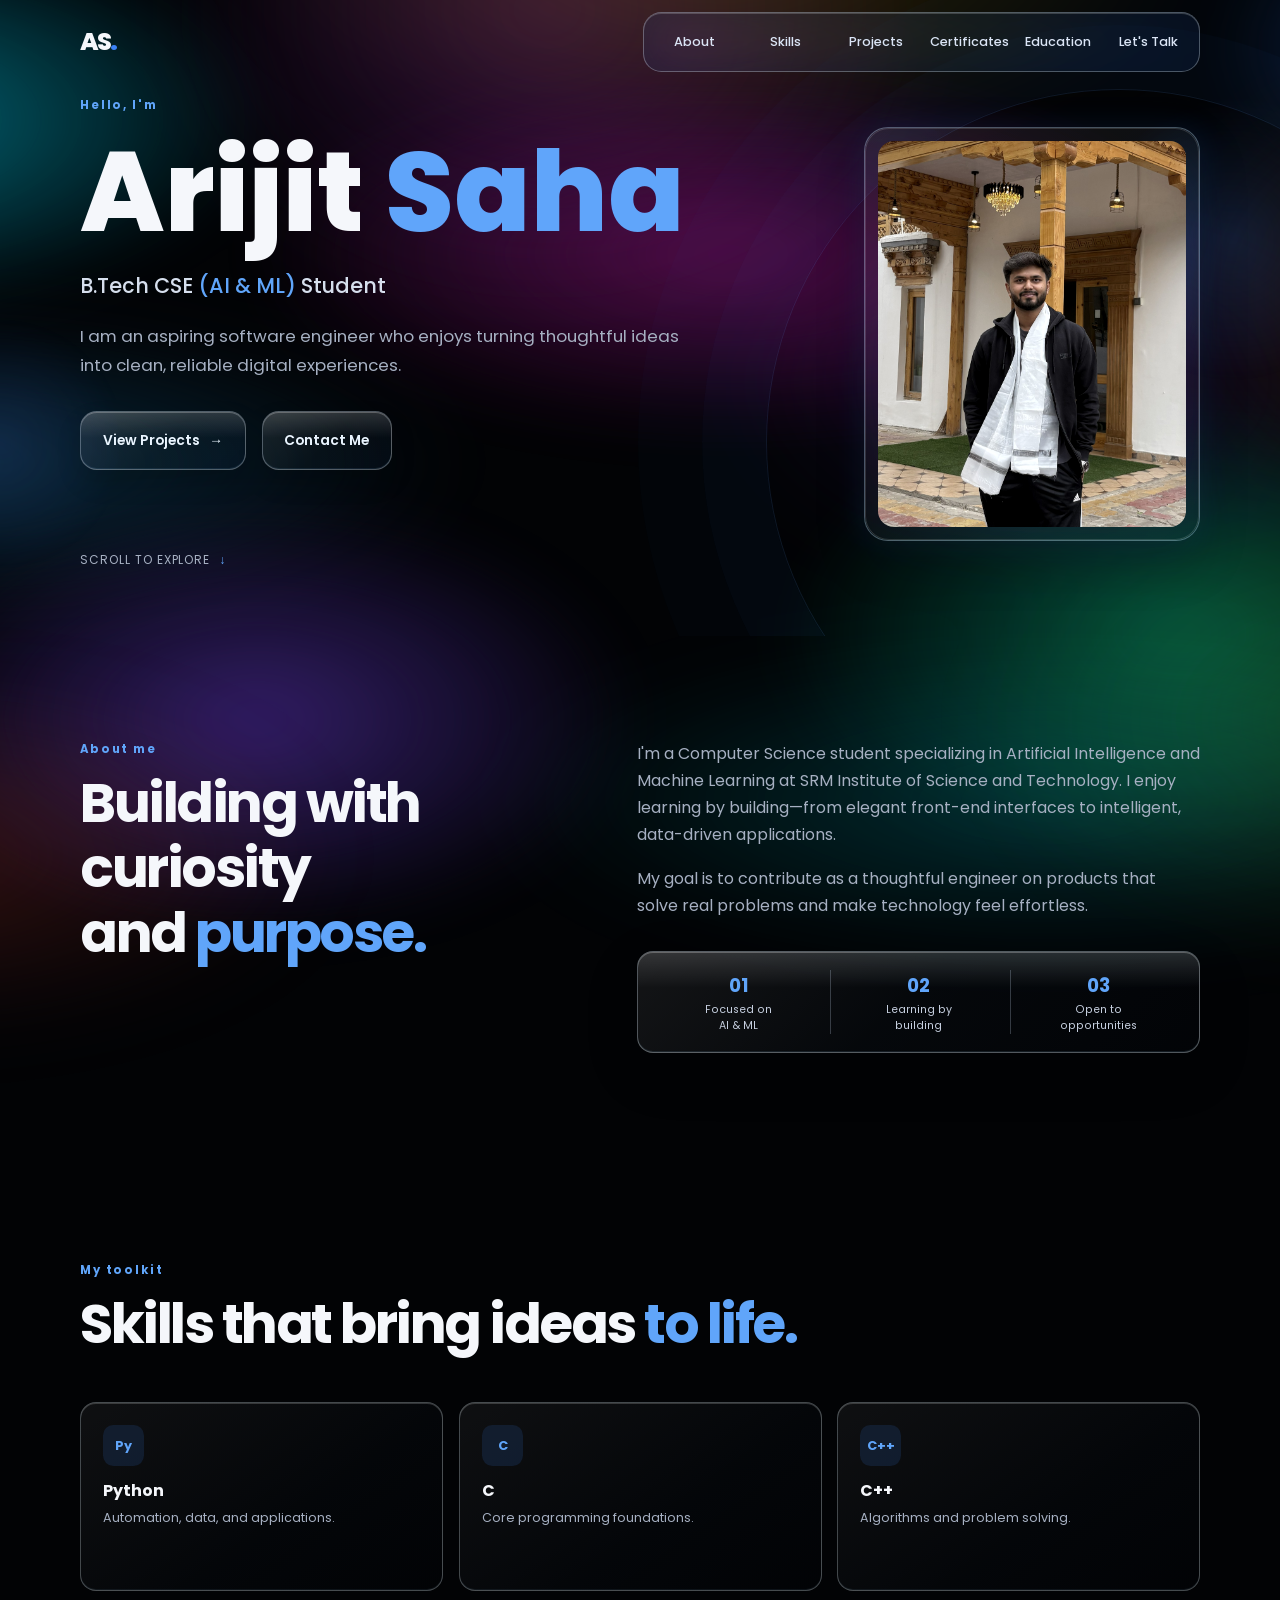
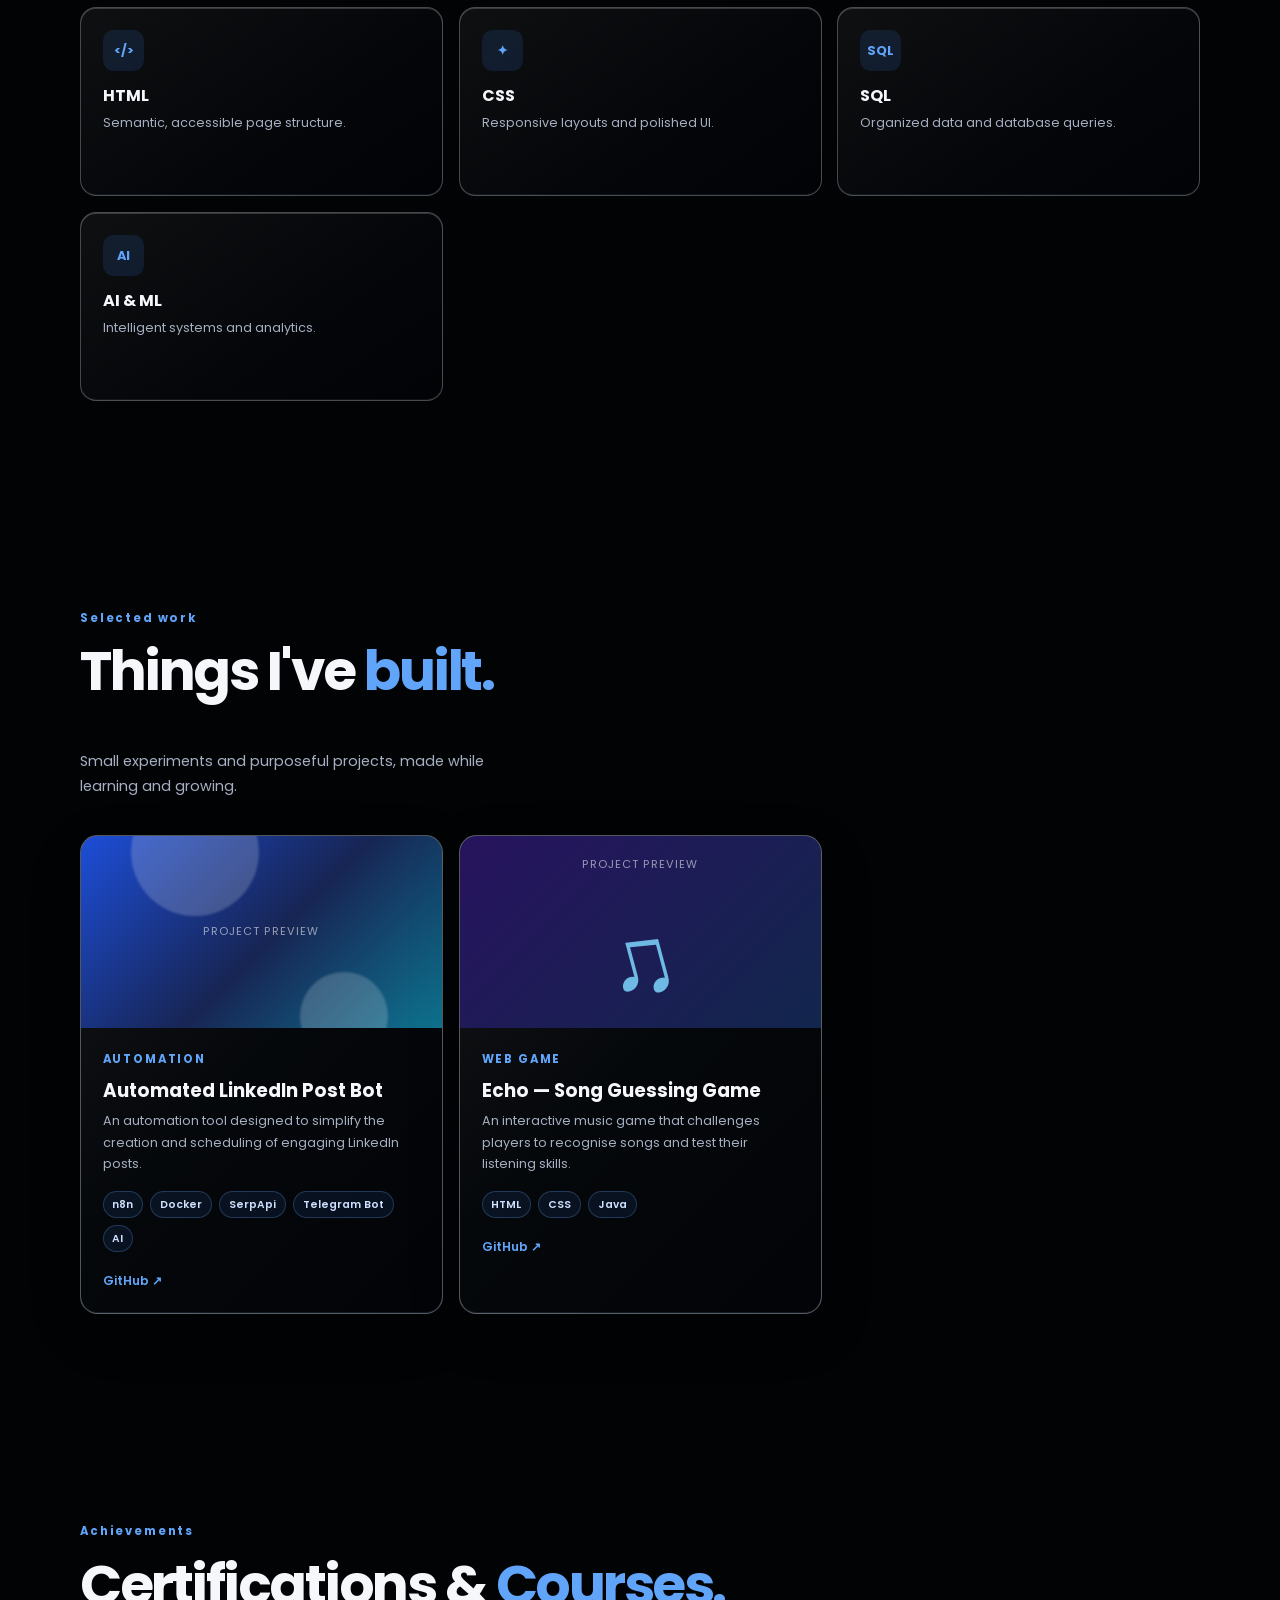
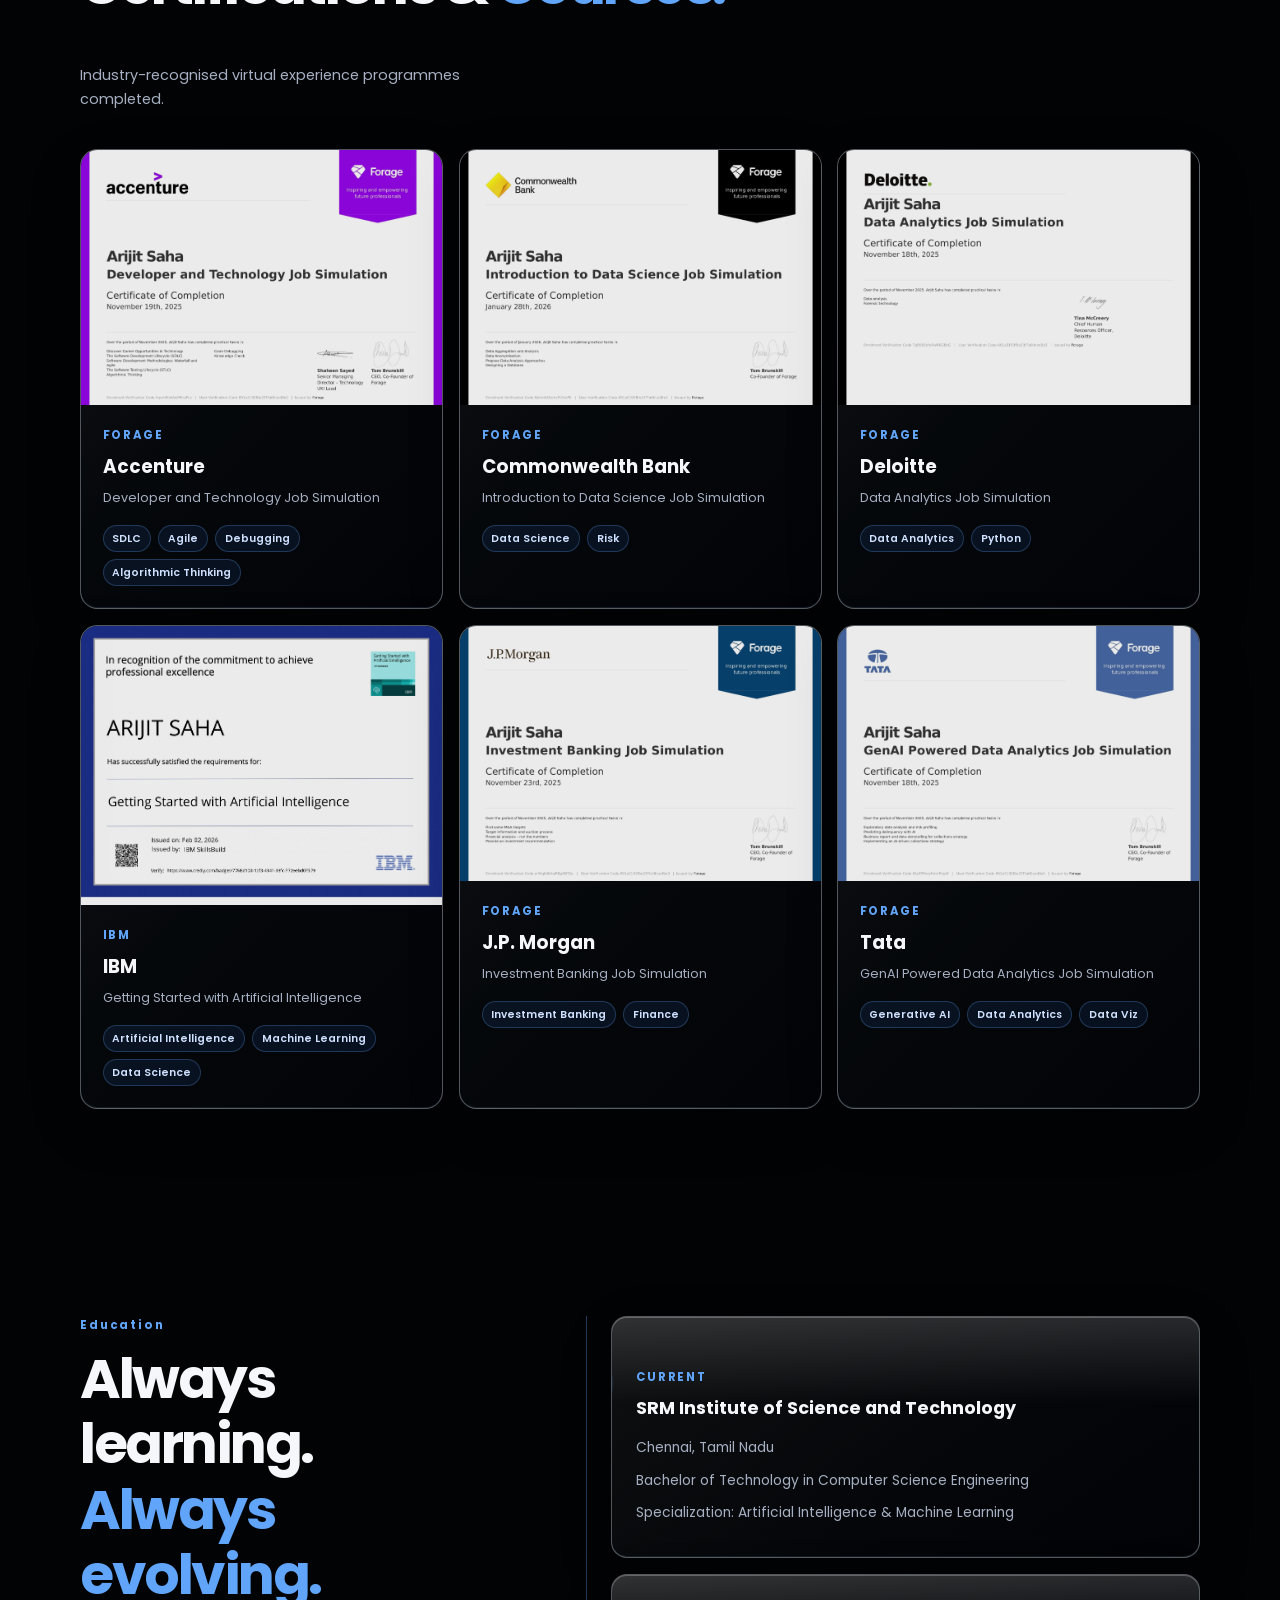
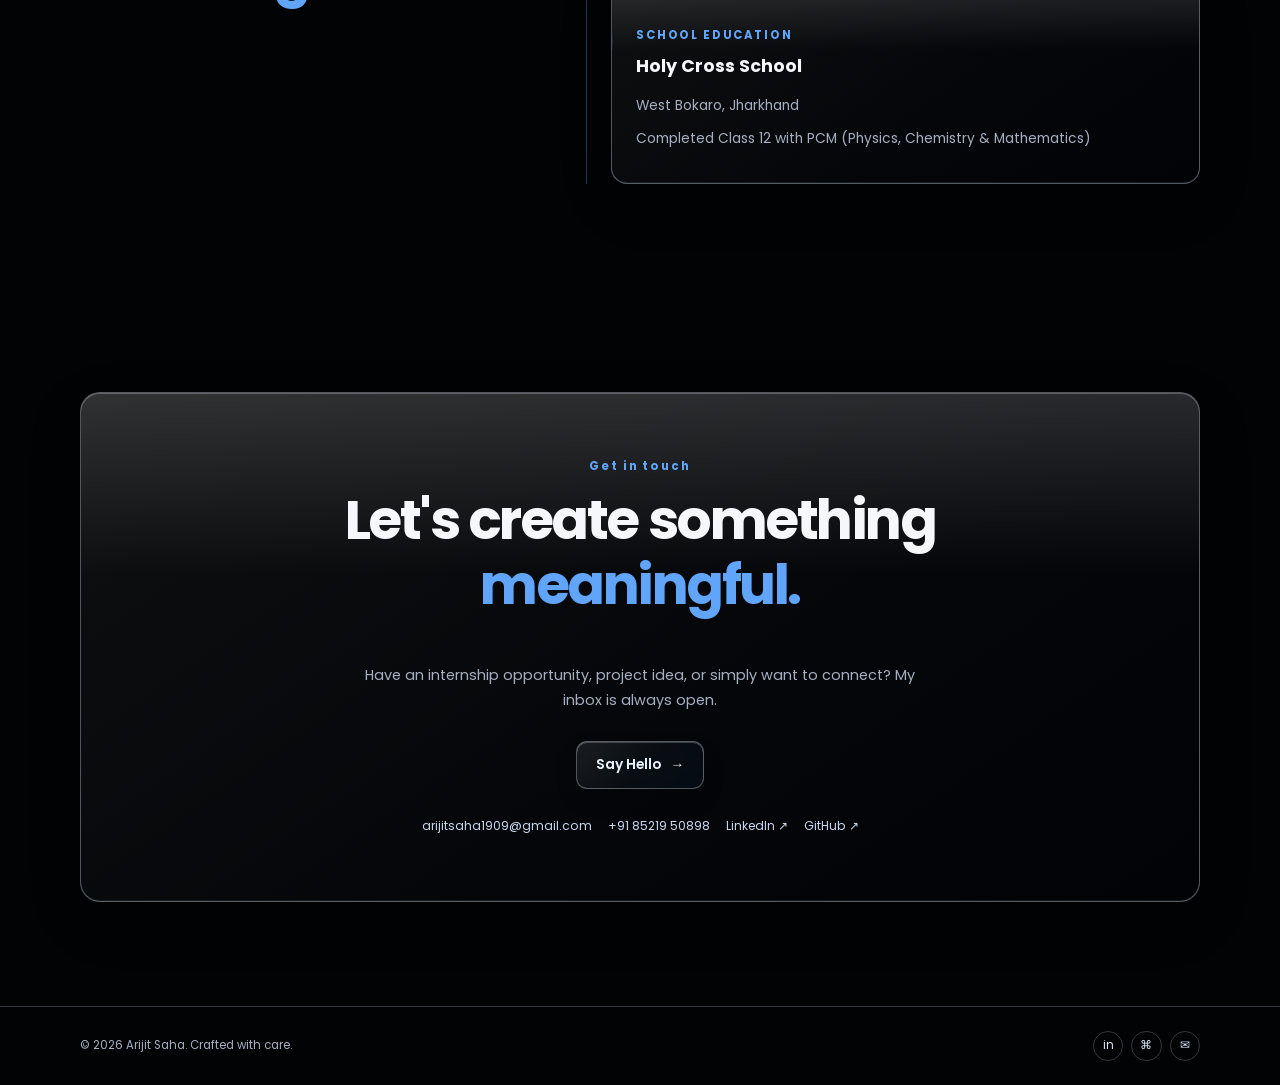
==== index.html @ a7f2662a "Add files via upload" ====
<!DOCTYPE html>
<html lang="en">

<head>
  <meta charset="UTF-8">
  <meta name="viewport" content="width=device-width, initial-scale=1.0">
  <meta name="description" content="Arijit Saha — B.Tech CSE (AI & ML) student portfolio.">
  <title>Arijit Saha | Portfolio</title>
  <link rel="preconnect" href="https://fonts.googleapis.com">
  <link rel="preconnect" href="https://fonts.gstatic.com" crossorigin>
  <link href="https://fonts.googleapis.com/css2?family=Poppins:wght@400;500;600;700;800&display=swap" rel="stylesheet">
  <link rel="stylesheet" href="style.css">
</head>

<body>
  <header class="site-header">
    <nav class="navbar container" aria-label="Main navigation">
      <a class="brand" href="#home" aria-label="Arijit Saha home">AS<span>.</span></a>
      <input class="nav-toggle" type="checkbox" id="nav-toggle">
      <label class="nav-toggle-label" for="nav-toggle"><span></span><span></span><span></span><span
          class="sr-only">Toggle navigation</span></label>
      <ul class="nav-links">
        <li><a href="#about">About</a></li>
        <li><a href="#skills">Skills</a></li>
        <li><a href="#projects">Projects</a></li>
        <li><a href="#certifications">Certificates</a></li>
        <li><a href="#education">Education</a></li>
        <li><a href="#contact" class="nav-contact">Let's Talk</a></li>
      </ul>
    </nav>
  </header>

  <main>
    <section class="hero" id="home">
      <div class="hero-glow glow-one"></div>
      <div class="hero-glow glow-two"></div>
      <div class="container hero-content">
        <div class="hero-copy">
          <p class="eyebrow">Hello, I'm</p>
          <h1>Arijit <span>Saha</span></h1>
          <p class="hero-subtitle">B.Tech CSE <span>(AI &amp; ML)</span> Student</p>
          <p class="hero-intro">I am an aspiring software engineer who enjoys turning thoughtful ideas into clean,
            reliable digital experiences.</p>
          <div class="hero-actions">
            <a class="button button-primary" href="#projects">View Projects <span aria-hidden="true">→</span></a>
            <a class="button button-secondary" href="#contact">Contact Me</a>
          </div>
          <a class="scroll-cue" href="#about">Scroll to explore <span aria-hidden="true">↓</span></a>
        </div>
        <div class="hero-portrait">
          <img src="arijit-saha.jpg" alt="Arijit Saha">
        </div>
      </div>
    </section>

    <section class="section" id="about">
      <div class="container split-layout">
        <div>
          <p class="eyebrow">About me</p>
          <h2>Building with curiosity <br>and <span>purpose.</span></h2>
        </div>
        <div class="about-copy">
          <p>I'm a Computer Science student specializing in Artificial Intelligence and Machine Learning at SRM
            Institute of Science and Technology. I enjoy learning by building—from elegant front-end interfaces to
            intelligent, data-driven applications.</p>
          <p>My goal is to contribute as a thoughtful engineer on products that solve real problems and make technology
            feel effortless.</p>
          <div class="quick-facts glass-card">
            <div><strong>01</strong><span>Focused on<br>AI &amp; ML</span></div>
            <div><strong>02</strong><span>Learning by<br>building</span></div>
            <div><strong>03</strong><span>Open to<br>opportunities</span></div>
          </div>
        </div>
      </div>
    </section>

    <section class="section section-muted" id="skills">
      <div class="container">
        <div class="section-heading">
          <p class="eyebrow">My toolkit</p>
          <h2>Skills that bring ideas <span>to life.</span></h2>
        </div>
        <div class="skills-grid">
          <article class="skill-card"><span class="skill-icon">Py</span>
            <h3>Python</h3>
            <p>Automation, data, and applications.</p>
          </article>
          <article class="skill-card"><span class="skill-icon">C</span>
            <h3>C</h3>
            <p>Core programming foundations.</p>
          </article>
          <article class="skill-card"><span class="skill-icon">C++</span>
            <h3>C++</h3>
            <p>Algorithms and problem solving.</p>
          </article>
          <article class="skill-card"><span class="skill-icon">&lt;/&gt;</span>
            <h3>HTML</h3>
            <p>Semantic, accessible page structure.</p>
          </article>
          <article class="skill-card"><span class="skill-icon">✦</span>
            <h3>CSS</h3>
            <p>Responsive layouts and polished UI.</p>
          </article>
          <article class="skill-card"><span class="skill-icon">SQL</span>
            <h3>SQL</h3>
            <p>Organized data and database queries.</p>
          </article>
          <article class="skill-card"><span class="skill-icon">AI</span>
            <h3>AI &amp; ML</h3>
            <p>Intelligent systems and analytics.</p>
          </article>
        </div>
      </div>
    </section>

    <section class="section" id="projects">
      <div class="container">
        <div class="section-heading project-heading">
          <div>
            <p class="eyebrow">Selected work</p>
            <h2>Things I've <span>built.</span></h2>
          </div>
          <p>Small experiments and purposeful projects, made while learning and growing.</p>
        </div>
        <div class="projects-grid">
          <article class="project-card glass-card">
            <div class="project-image project-image-one"><span>Project preview</span><span
                class="orb orb-a"></span><span class="orb orb-b"></span></div>
            <div class="project-body">
              <p class="project-type">AUTOMATION</p>
              <h3>Automated LinkedIn Post Bot</h3>
              <p>An automation tool designed to simplify the creation and scheduling of engaging LinkedIn posts.</p>
              <ul class="project-stack" aria-label="Technologies used">
                <li>n8n</li>
                <li>Docker</li>
                <li>SerpApi</li>
                <li>Telegram Bot</li>
                <li>AI</li>
              </ul>
              <div class="project-links"><a href="https://github.com/arijittsaha13" target="_blank"
                  rel="noopener noreferrer" aria-label="Automated LinkedIn Post Bot GitHub">GitHub ↗</a></div>
            </div>
          </article>
          <article class="project-card glass-card">
            <div class="project-image project-image-two"><span>Project preview</span><span class="chart-line">♫</span>
            </div>
            <div class="project-body">
              <p class="project-type">WEB GAME</p>
              <h3>Echo — Song Guessing Game</h3>
              <p>An interactive music game that challenges players to recognise songs and test their listening skills.
              </p>
              <ul class="project-stack" aria-label="Technologies used">
                <li>HTML</li>
                <li>CSS</li>
                <li>Java</li>
              </ul>
              <div class="project-links"><a href="https://github.com/arijittsaha13/Song-Guessing-Game---ECHO"
                  target="_blank" rel="noopener noreferrer" aria-label="Echo Song Guessing Game GitHub">GitHub ↗</a>
              </div>
            </div>
          </article>
        </div>
      </div>
    </section>

    <section class="section section-muted" id="certifications">
      <div class="container">
        <div class="section-heading project-heading">
          <div>
            <p class="eyebrow">Achievements</p>
            <h2>Certifications &amp; <span>Courses.</span></h2>
          </div>
          <p>Industry-recognised virtual experience programmes completed.</p>
        </div>
        <div class="projects-grid cert-grid">

          <article class="project-card glass-card cert-card" role="button" tabindex="0"
            aria-label="View Accenture certificate"
            onclick="openCert('accenture.jpg','Accenture','Developer and Technology Job Simulation')">
            <div class="project-image cert-thumb">
              <img src="accenture.jpg" alt="Accenture Developer and Technology Job Simulation certificate"
                loading="lazy">
              <span class="cert-zoom-hint">Click to view ↗</span>
            </div>
            <div class="project-body">
              <p class="project-type">FORAGE</p>
              <h3>Accenture</h3>
              <p>Developer and Technology Job Simulation</p>
              <ul class="project-stack" aria-label="Topics">
                <li>SDLC</li>
                <li>Agile</li>
                <li>Debugging</li>
                <li>Algorithmic Thinking</li>
              </ul>
            </div>
          </article>

          <article class="project-card glass-card cert-card" role="button" tabindex="0"
            aria-label="View Commonwealth Bank certificate"
            onclick="openCert('commonwealthbank.jpg','Commonwealth Bank','Introduction to Cybersecurity Job Simulation')">
            <div class="project-image cert-thumb">
              <img src="commonwealthbank.jpg" alt="Commonwealth Bank Data Science Job Simulation certificate"
                loading="lazy">
              <span class="cert-zoom-hint">Click to view ↗</span>
            </div>
            <div class="project-body">
              <p class="project-type">FORAGE</p>
              <h3>Commonwealth Bank</h3>
              <p>Introduction to Data Science Job Simulation</p>
              <ul class="project-stack" aria-label="Topics">
                <li>Data Science</li>
                <li>Risk</li>
              </ul>
            </div>
          </article>

          <article class="project-card glass-card cert-card" role="button" tabindex="0"
            aria-label="View Deloitte certificate"
            onclick="openCert('deloitte.jpg','Deloitte','Technology Job Simulation')">
            <div class="project-image cert-thumb">
              <img src="deloitte.jpg" alt="Deloitte Technology Job Simulation certificate" loading="lazy">
              <span class="cert-zoom-hint">Click to view ↗</span>
            </div>
            <div class="project-body">
              <p class="project-type">FORAGE</p>
              <h3>Deloitte</h3>
              <p>Data Analytics Job Simulation</p>
              <ul class="project-stack" aria-label="Topics">
                <li>Data Analytics</li>
                <li>Python</li>
              </ul>
            </div>
          </article>

          <article class="project-card glass-card cert-card" role="button" tabindex="0"
            aria-label="View IBM certificate" onclick="openCert('ibm.jpg','IBM','Data Science Job Simulation')">
            <div class="project-image cert-thumb">
              <img src="ibm.jpg" alt="IBM Data Science Job Simulation certificate" loading="lazy">
              <span class="cert-zoom-hint">Click to view ↗</span>
            </div>
            <div class="project-body">
              <p class="project-type">IBM</p>
              <h3>IBM</h3>
              <p>Getting Started with Artificial Intelligence</p>
              <ul class="project-stack" aria-label="Topics">
                <li>Artificial Intelligence</li>
                <li>Machine Learning</li>
                <li>Data Science</li>
              </ul>
            </div>
          </article>

          <article class="project-card glass-card cert-card" role="button" tabindex="0"
            aria-label="View JPMorgan certificate"
            onclick="openCert('jpmorgan.jpg','J.P. Morgan','Software Engineering Job Simulation')">
            <div class="project-image cert-thumb">
              <img src="jpmorgan.jpg" alt="JPMorgan Software Engineering Job Simulation certificate" loading="lazy">
              <span class="cert-zoom-hint">Click to view ↗</span>
            </div>
            <div class="project-body">
              <p class="project-type">FORAGE</p>
              <h3>J.P. Morgan</h3>
              <p>Investment Banking Job Simulation</p>
              <ul class="project-stack" aria-label="Topics">
                <li>Investment Banking</li>
                <li>Finance</li>
              </ul>
            </div>
          </article>

          <article class="project-card glass-card cert-card" role="button" tabindex="0"
            aria-label="View Tata certificate"
            onclick="openCert('tata.jpg','Tata Group','Data Visualisation Job Simulation')">
            <div class="project-image cert-thumb">
              <img src="tata.jpg" alt="Tata Group Data Visualisation Job Simulation certificate" loading="lazy">
              <span class="cert-zoom-hint">Click to view ↗</span>
            </div>
            <div class="project-body">
              <p class="project-type">FORAGE</p>
              <h3>Tata</h3>
              <p>GenAI Powered Data Analytics Job Simulation</p>
              <ul class="project-stack" aria-label="Topics">
                <li>Generative AI</li>
                <li>Data Analytics</li>
                <li>Data Viz</li>
              </ul>
            </div>
          </article>

        </div>
      </div>
    </section>

    <!-- Certificate Lightbox -->
    <div class="cert-lightbox" id="cert-lightbox" role="dialog" aria-modal="true" aria-label="Certificate viewer"
      onclick="closeCert(event)">
      <button class="cert-close" aria-label="Close" onclick="closeCert()">✕</button>
      <div class="cert-lightbox-inner">
        <img id="cert-lightbox-img" src="" alt="">
        <div class="cert-lightbox-caption">
          <p id="cert-lightbox-issuer" class="eyebrow"></p>
          <p id="cert-lightbox-title"></p>
        </div>
      </div>
    </div>

    <script>
      function openCert(src, issuer, title) {
        var lb = document.getElementById('cert-lightbox');
        document.getElementById('cert-lightbox-img').src = src;
        document.getElementById('cert-lightbox-img').alt = issuer + ' - ' + title;
        document.getElementById('cert-lightbox-issuer').textContent = issuer;
        document.getElementById('cert-lightbox-title').textContent = title;
        lb.classList.add('active');
        document.body.style.overflow = 'hidden';
      }
      function closeCert(e) {
        if (!e || e.target === document.getElementById('cert-lightbox') || e.target.classList.contains('cert-close')) {
          document.getElementById('cert-lightbox').classList.remove('active');
          document.body.style.overflow = '';
        }
      }
      document.addEventListener('keydown', function (e) { if (e.key === 'Escape') closeCert(); });
    </script>

    <section class="section section-muted" id="education">
      <div class="container split-layout education-layout">
        <div>
          <p class="eyebrow">Education</p>
          <h2>Always learning.<br><span>Always evolving.</span></h2>
        </div>
        <div class="timeline">
          <article class="timeline-card glass-card"><span class="timeline-dot"></span>
            <p class="project-type">CURRENT</p>
            <h3>SRM Institute of Science and Technology</h3>
            <p>Chennai, Tamil Nadu</p>
            <p>Bachelor of Technology in Computer Science Engineering</p>
            <p class="specialization">Specialization: Artificial Intelligence &amp; Machine Learning</p>
          </article>
          <article class="timeline-card glass-card"><span class="timeline-dot"></span>
            <p class="project-type">SCHOOL EDUCATION</p>
            <h3>Holy Cross School</h3>
            <p>West Bokaro, Jharkhand</p>
            <p class="specialization">Completed Class 12 with PCM (Physics, Chemistry &amp; Mathematics)</p>
          </article>
        </div>
      </div>
    </section>

    <section class="contact section" id="contact">
      <div class="container contact-card glass-card">
        <p class="eyebrow">Get in touch</p>
        <h2>Let's create something <span>meaningful.</span></h2>
        <p>Have an internship opportunity, project idea, or simply want to connect? My inbox is always open.</p>
        <a class="button button-primary" href="mailto:arijitsaha1909@gmail.com">Say Hello <span
            aria-hidden="true">→</span></a>
        <div class="contact-links"><a href="mailto:arijitsaha1909@gmail.com">arijitsaha1909@gmail.com</a><a
            href="tel:+918521950898">+91 85219 50898</a><a href="https://www.linkedin.com/in/arijitsaha13"
            target="_blank" rel="noopener noreferrer">LinkedIn ↗</a><a href="https://github.com/arijittsaha13"
            target="_blank" rel="noopener noreferrer">GitHub ↗</a></div>
      </div>
    </section>
  </main>

  <footer class="site-footer">
    <div class="container">
      <p>© 2026 Arijit Saha. Crafted with care.</p>
      <div class="footer-socials"><a href="https://www.linkedin.com/in/arijitsaha13" target="_blank"
          rel="noopener noreferrer" aria-label="LinkedIn">in</a><a href="https://github.com/arijittsaha13"
          target="_blank" rel="noopener noreferrer" aria-label="GitHub">⌘</a><a href="mailto:arijitsaha1909@gmail.com"
          aria-label="Email">✉</a></div>
    </div>
  </footer>
</body>

</html>
---- style.css ----
/* ---------- Design tokens & base ---------- */
:root { --bg:#020305; --surface:#101827; --surface-light:rgba(20,32,51,.30); --text:#f5f7fb; --muted:#a6b0c2; --accent:#3B82F6; --accent-bright:#60a5fa; --border:rgba(213,229,255,.23); --shadow:0 18px 55px rgba(0,0,0,.18); }
* { box-sizing:border-box; }
html { scroll-behavior:smooth; scroll-padding-top:5rem; }
/* A slim crystal scrollbar remains visible while moving through the portfolio. */
html { scrollbar-width:thin; scrollbar-color:rgba(169,218,255,.62) transparent; }
::-webkit-scrollbar { width:.8rem; }
::-webkit-scrollbar-track { background:rgba(4,10,21,.32); }
::-webkit-scrollbar-thumb { min-height:4rem; border:3px solid transparent; border-radius:999px; background:linear-gradient(180deg,rgba(229,248,255,.78),rgba(96,165,250,.48)); background-clip:padding-box; box-shadow:inset 0 0 0 1px rgba(255,255,255,.32),0 0 14px rgba(96,165,250,.24); }
::-webkit-scrollbar-thumb:hover { background:linear-gradient(180deg,rgba(243,252,255,.92),rgba(96,165,250,.72)); background-clip:padding-box; }
/* San Francisco is supplied by Apple devices; fallbacks keep a native system look on other platforms. */
body { position:relative; isolation:isolate; margin:0; overflow-x:hidden; color:var(--text); background:var(--bg); font-family:"Poppins",sans-serif; line-height:1.7; }
/* A slow-moving, full-page blue-black gradient creates depth without competing with content. */
/* Layered colour currents create a continuous liquid-splash backdrop over black. */
body::before { position:fixed; z-index:0; inset:-18%; content:""; pointer-events:none; opacity:.88; background:radial-gradient(ellipse 34% 22% at 4% 23%,rgba(0,202,255,.58),transparent 72%),radial-gradient(ellipse 30% 24% at 28% 72%,rgba(118,80,255,.45),transparent 73%),radial-gradient(ellipse 37% 20% at 55% 34%,rgba(255,50,184,.34),transparent 74%),radial-gradient(ellipse 32% 26% at 81% 65%,rgba(0,239,186,.35),transparent 72%),radial-gradient(ellipse 25% 20% at 100% 17%,rgba(71,126,255,.42),transparent 70%); filter:blur(28px) saturate(148%); mix-blend-mode:screen; animation:liquid-current-one 8s ease-in-out infinite alternate; will-change:transform; transform:translateZ(0); }
body::after { position:fixed; z-index:0; inset:-22%; content:""; pointer-events:none; opacity:.58; background:radial-gradient(ellipse 42% 16% at 10% 51%,rgba(76,168,255,.42),transparent 72%),radial-gradient(ellipse 28% 31% at 45% 16%,rgba(182,73,255,.36),transparent 74%),radial-gradient(ellipse 40% 17% at 72% 77%,rgba(0,218,255,.31),transparent 74%),radial-gradient(ellipse 25% 26% at 96% 38%,rgba(255,125,68,.28),transparent 72%); filter:blur(34px) saturate(158%); mix-blend-mode:screen; animation:liquid-current-two 10s ease-in-out infinite alternate; will-change:transform; transform:translateZ(0); }
body > header,body > main,body > footer { position:relative; z-index:1; }
main::before { position:fixed; z-index:-1; inset:-25%; content:""; pointer-events:none; opacity:.43; background:radial-gradient(ellipse 30% 18% at 12% 80%,rgba(255,97,89,.46),transparent 74%),radial-gradient(ellipse 34% 20% at 54% 13%,rgba(255,208,71,.38),transparent 74%),radial-gradient(ellipse 28% 24% at 88% 70%,rgba(157,255,108,.26),transparent 74%),radial-gradient(ellipse 25% 20% at 72% 45%,rgba(114,79,255,.30),transparent 74%); filter:blur(36px) saturate(165%); mix-blend-mode:screen; animation:liquid-current-three 12s ease-in-out infinite alternate; will-change:transform; transform:translateZ(0); }
a { color:inherit; text-decoration:none; } h1,h2,h3,p { margin-top:0; } h1,h2,h3 { line-height:1.18; } h2 { font-size:clamp(2rem,6vw,3.45rem); letter-spacing:-.045em; } h2 span,h1 span { color:var(--accent-bright); } .container { width:min(1120px,calc(100% - 2.5rem)); margin:auto; } .section { padding:5.5rem 0; scroll-margin-top:5rem; } .section-muted { background:linear-gradient(115deg,rgba(20,31,49,.7),rgba(8,13,24,.4)); } .eyebrow,.project-type { margin-bottom:.65rem; color:var(--accent-bright); font-size:.72rem; font-weight:700; letter-spacing:.16em; }

/* ---------- Navigation (CSS-only mobile menu) ---------- */
.site-header { position:absolute; z-index:10; top:0; width:100%; } .navbar { position:relative; display:flex; min-height:5.25rem; align-items:center; justify-content:space-between; } .brand { font-size:1.55rem; font-weight:800; letter-spacing:-.09em; } .brand span { color:var(--accent); } .nav-toggle { position:absolute; opacity:0; } .nav-toggle-label { z-index:2; display:grid; width:2.6rem; gap:5px; cursor:pointer; } .nav-toggle-label span:not(.sr-only) { display:block; height:2px; background:var(--text); border-radius:5px; transition:.25s ease; } .sr-only { position:absolute; width:1px; height:1px; overflow:hidden; clip:rect(0,0,0,0); } .nav-links { position:absolute; top:4.7rem; right:0; left:0; display:none; padding:1rem; margin:0; list-style:none; text-align:center; background:rgba(10,16,28,.96); border:1px solid var(--border); border-radius:1rem; backdrop-filter:blur(14px); } .nav-links li + li { margin-top:.35rem; } .nav-links a { display:block; padding:.65rem 1rem; color:#dbe5f6; font-size:.9rem; font-weight:500; } .nav-links a:hover { color:white; } .nav-toggle:checked ~ .nav-links { display:block; } .nav-toggle:checked + .nav-toggle-label span:nth-child(1) { transform:translateY(7px) rotate(45deg); } .nav-toggle:checked + .nav-toggle-label span:nth-child(2) { opacity:0; } .nav-toggle:checked + .nav-toggle-label span:nth-child(3) { transform:translateY(-7px) rotate(-45deg); }

/* ---------- Hero ---------- */
.hero { position:relative; display:grid; min-height:100svh; place-items:center; overflow:hidden; isolation:isolate; } .hero::after { position:absolute; z-index:-1; right:-15%; bottom:-25%; width:55vw; height:55vw; content:""; border:1px solid rgba(96,165,250,.13); border-radius:50%; box-shadow:0 0 0 4rem rgba(59,130,246,.025),0 0 0 8rem rgba(59,130,246,.02); } .hero-content { padding-top:7rem; padding-bottom:4rem; } .hero h1 { margin-bottom:.6rem; font-size:clamp(3.3rem,14vw,7rem); font-weight:800; letter-spacing:-.075em; } .hero-subtitle { margin-bottom:1.2rem; color:#d6dfed; font-size:clamp(1rem,3vw,1.3rem); font-weight:500; } .hero-subtitle span { color:var(--accent-bright); } .hero-intro { max-width:38rem; color:var(--muted); font-size:1rem; } .hero-actions { display:flex; flex-wrap:wrap; gap:.8rem; margin-top:2rem; } .button { display:inline-flex; align-items:center; justify-content:center; gap:.6rem; min-height:3rem; padding:.7rem 1.2rem; border:1px solid transparent; border-radius:.7rem; font-size:.86rem; font-weight:600; transition:transform .25s,box-shadow .25s,background .25s; } .button:hover { transform:translateY(-3px); } .button-primary { color:white; background:var(--accent); box-shadow:0 8px 22px rgba(59,130,246,.25); } .button-primary:hover { background:#2874e8; box-shadow:0 12px 27px rgba(59,130,246,.36); } .button-secondary { border-color:var(--border); background:rgba(255,255,255,.03); } .button-secondary:hover { border-color:rgba(96,165,250,.5); background:rgba(59,130,246,.1); } .scroll-cue { display:inline-flex; gap:.55rem; margin-top:5rem; color:var(--muted); font-size:.75rem; letter-spacing:.08em; text-transform:uppercase; } .scroll-cue span { color:var(--accent-bright); animation:bob 1.8s infinite; } .hero-glow { position:absolute; z-index:-1; border-radius:50%; filter:blur(2px); } .glow-one { top:15%; right:-6rem; width:18rem; height:18rem; background:radial-gradient(circle,rgba(59,130,246,.18),transparent 70%); } .glow-two { bottom:10%; left:-8rem; width:16rem; height:16rem; background:radial-gradient(circle,rgba(90,116,255,.11),transparent 70%); }

/* ---------- Content cards & grids ---------- */
.split-layout { display:grid; gap:2.2rem; } .about-copy { color:var(--muted); } .about-copy p + p { margin-top:1rem; } .glass-card { border:1px solid var(--border); background:var(--surface-light); box-shadow:var(--shadow); backdrop-filter:blur(14px); } .quick-facts { display:grid; grid-template-columns:repeat(3,1fr); gap:.2rem; padding:1.15rem .8rem; margin-top:2rem; border-radius:1rem; } .quick-facts div { display:grid; justify-items:center; text-align:center; } .quick-facts div + div { border-left:1px solid var(--border); } .quick-facts strong { color:var(--accent-bright); font-size:1.15rem; } .quick-facts span { color:#c5cede; font-size:.67rem; line-height:1.5; } .section-heading { margin-bottom:2.3rem; } .skills-grid,.projects-grid { display:grid; gap:1rem; } .skill-card { min-height:11.8rem; padding:1.4rem; border:1px solid var(--border); border-radius:1rem; background:rgba(255,255,255,.018); transition:transform .25s,border-color .25s,background .25s; } .skill-card:hover { transform:translateY(-5px); border-color:rgba(96,165,250,.5); background:rgba(59,130,246,.08); } .skill-icon { display:grid; width:2.55rem; height:2.55rem; place-items:center; margin-bottom:1rem; color:var(--accent-bright); border-radius:.65rem; background:rgba(59,130,246,.13); font-size:.8rem; font-weight:700; } .skill-card h3 { margin-bottom:.4rem; font-size:1rem; } .skill-card p,.project-body>p:not(.project-type) { color:var(--muted); font-size:.79rem; line-height:1.7; } .project-heading>p { max-width:26rem; margin:1rem 0 0; color:var(--muted); font-size:.9rem; } .project-card { overflow:hidden; border-radius:1.1rem; transition:transform .28s,border-color .28s; } .project-card:hover { transform:translateY(-7px); border-color:rgba(96,165,250,.5); } .project-image { position:relative; display:grid; min-height:12rem; place-items:center; overflow:hidden; color:rgba(255,255,255,.55); background:#17233a; font-size:.7rem; letter-spacing:.1em; text-transform:uppercase; } .project-image-one { background:linear-gradient(135deg,#1d4ed8,#172554 53%,#0e7490); } .project-image-two { background:linear-gradient(135deg,#27135e,#12264d); } .project-image-three { background:linear-gradient(135deg,#102a43,#12405c); } .orb { position:absolute; border-radius:50%; background:rgba(255,255,255,.19); filter:blur(1px); } .orb-a { width:8rem; height:8rem; top:-3rem; left:14%; } .orb-b { width:5.5rem; height:5.5rem; right:15%; bottom:-2rem; } .chart-line,.code-mark { color:rgba(126,214,255,.85); font-size:6rem; line-height:1; transform:rotate(-15deg); } .code-mark { font-size:3.2rem; transform:none; } .project-body { padding:1.35rem; } .project-body h3 { margin-bottom:.55rem; font-size:1.15rem; } .project-links { display:flex; gap:1.1rem; margin-top:1.15rem; } .project-links a { color:var(--accent-bright); font-size:.75rem; font-weight:600; } .project-links a:hover { color:white; }

/* ---------- Education, contact & footer ---------- */
.education-layout { align-items:start; } .timeline { position:relative; padding-left:1.5rem; border-left:1px solid rgba(96,165,250,.35); } .timeline-card { position:relative; padding:1.5rem; border-radius:1rem; } .timeline-dot { position:absolute; top:1.8rem; left:-1.92rem; width:.78rem; height:.78rem; border:2px solid var(--bg); border-radius:50%; background:var(--accent-bright); box-shadow:0 0 0 4px rgba(59,130,246,.2); } .timeline-card h3 { font-size:1.1rem; } .timeline-card>p:not(.project-type) { margin-bottom:.55rem; color:var(--muted); font-size:.86rem; } .timeline-card .specialization { margin:0; color:#d3e3fc; } .contact { padding-top:5.5rem; padding-bottom:5.5rem; } .contact-card { padding:2.3rem 1.5rem; border-radius:1.25rem; background:linear-gradient(125deg,rgba(22,47,90,.78),rgba(15,24,39,.82)); text-align:center; } .contact-card h2 { max-width:45rem; margin-right:auto; margin-left:auto; } .contact-card>p:not(.eyebrow) { max-width:37rem; margin:1rem auto 1.8rem; color:var(--muted); font-size:.9rem; } .contact-links { display:flex; flex-wrap:wrap; justify-content:center; gap:.6rem 1rem; margin-top:1.7rem; color:#c9d7ed; font-size:.76rem; } .contact-links a:hover { color:var(--accent-bright); } .site-footer { border-top:1px solid var(--border); } .site-footer .container { display:flex; flex-wrap:wrap; align-items:center; justify-content:space-between; gap:1rem; padding-top:1.5rem; padding-bottom:1.5rem; } .site-footer p { margin:0; color:var(--muted); font-size:.72rem; } .footer-socials { display:flex; gap:.5rem; } .footer-socials a { display:grid; width:1.9rem; height:1.9rem; place-items:center; color:#dce7f8; border:1px solid var(--border); border-radius:50%; font-size:.72rem; transition:.2s; } .footer-socials a:hover { color:white; border-color:var(--accent); background:var(--accent); }
@keyframes bob { 50% { transform:translateY(5px); } }
@keyframes background-drift { 0% { background-position:0% 18%; transform:scale(1) translate3d(-1.5%,-1%,0); } 35% { background-position:78% 40%; transform:scale(1.08) translate3d(2%,1.5%,0); } 68% { background-position:35% 100%; transform:scale(1.03) translate3d(-1%,2%,0); } 100% { background-position:100% 68%; transform:scale(1.09) translate3d(1.5%,-1.5%,0); } }
@keyframes liquid-current-one { 0% { transform:translate3d(-9%,-3%,0) scale(1.03) rotate(-2deg); } 35% { transform:translate3d(4%,4%,0) scale(1.10) rotate(2deg); } 70% { transform:translate3d(12%,-2%,0) scale(1.05) rotate(-1deg); } 100% { transform:translate3d(20%,4%,0) scale(1.12) rotate(2deg); } }
@keyframes liquid-current-two { 0% { transform:translate3d(15%,3%,0) scale(1.08) rotate(2deg); } 40% { transform:translate3d(3%,-5%,0) scale(1.13) rotate(-2deg); } 72% { transform:translate3d(-8%,4%,0) scale(1.05) rotate(1deg); } 100% { transform:translate3d(-16%,-3%,0) scale(1.10) rotate(-2deg); } }
@keyframes liquid-current-three { 0% { transform:translate3d(-14%,3%,0) scale(1.04) rotate(-2deg); } 48% { transform:translate3d(2%,-4%,0) scale(1.13) rotate(2deg); } 100% { transform:translate3d(17%,4%,0) scale(1.07) rotate(-1deg); } }

/* Respect visitors who prefer reduced movement. */
@media (prefers-reduced-motion: reduce) { *,*::before,*::after { scroll-behavior:auto !important; animation-duration:.01ms !important; animation-iteration-count:1 !important; transition-duration:.01ms !important; } }

/* ---------- Scroll performance ---------- */
/* Isolate the hero from the rest of the stacking context so the browser can skip repainting it when scrolling. */
.hero { contain: layout style; }
/* Promote card hover transforms to their own layer to avoid layout recalculation. */
.skill-card,.project-card,.timeline-card { will-change: transform; }

/* ---------- Larger screens ---------- */
@media (min-width: 620px) { .section { padding:6.5rem 0; } .skills-grid { grid-template-columns:repeat(2,1fr); } .projects-grid { grid-template-columns:repeat(2,1fr); } .project-heading { display:flex; align-items:end; justify-content:space-between; gap:2rem; } .project-heading>p { margin:0 0 .3rem; } .contact-card { padding:4rem 2rem; } }

/* Keep the projects introduction directly beneath its heading. */
@media (min-width: 620px) { .project-heading { display:block; } .project-heading>p { margin:1rem 0 0; } }
@media (min-width: 820px) { .nav-toggle,.nav-toggle-label { display:none; } .nav-links { position:static; display:flex; align-items:center; gap:1.25rem; padding:0; border:0; background:transparent; backdrop-filter:none; } .nav-links li + li { margin:0; } .nav-links a { padding:0; font-size:.8rem; } .nav-contact { padding:.55rem .9rem !important; border:1px solid rgba(96,165,250,.55); border-radius:.55rem; color:var(--accent-bright) !important; } .nav-contact:hover { background:rgba(59,130,246,.13); } .hero-content { padding-top:6rem; } .hero-intro { font-size:1.05rem; } .split-layout { grid-template-columns:.9fr 1.1fr; gap:6rem; } .skills-grid { grid-template-columns:repeat(3,1fr); } .projects-grid { grid-template-columns:repeat(3,1fr); } .education-layout { grid-template-columns:.8fr 1.2fr; } }

/* On wide screens, let the next section follow the hero content without a blank full-screen remainder. */
@media (min-width: 820px) { .hero { min-height:auto; } }

/* Personal content refinements. */
.timeline-card + .timeline-card { margin-top:1rem; }
.projects-grid.projects-grid-single { grid-template-columns:minmax(0,380px); }

/* Compact technology labels on each project card. */
.project-stack { display:flex; flex-wrap:wrap; gap:.45rem; padding:0; margin:1.05rem 0 0; list-style:none; }
.project-stack li { padding:.22rem .55rem; color:#cfe1ff; border:1px solid rgba(96,165,250,.26); border-radius:999px; background:rgba(59,130,246,.09); font-size:.66rem; font-weight:600; }

/* Give the primary name mark a little more breathing room. */
.hero h1 { letter-spacing:0; }

/* Liquid-glass surfaces: transparent, softly blurred, and edged with light. */
.section-muted { background:transparent; }
.glass-card { position:relative; overflow:hidden; border-color:rgba(232,246,255,.34); background:linear-gradient(135deg,rgba(255,255,255,.13),rgba(160,210,255,.055) 45%,rgba(72,131,224,.025)); box-shadow:0 18px 55px rgba(0,0,0,.13),inset 0 1px 0 rgba(255,255,255,.25),inset 0 -1px 0 rgba(155,209,255,.10); backdrop-filter:blur(30px) saturate(165%); }
.glass-card::before { position:absolute; z-index:0; top:0; right:0; left:0; height:36%; content:""; pointer-events:none; background:linear-gradient(180deg,rgba(255,255,255,.14),rgba(255,255,255,0)); }
.glass-card > * { position:relative; z-index:1; }
.skill-card { position:relative; overflow:hidden; border-color:rgba(232,246,255,.28); background:linear-gradient(145deg,rgba(255,255,255,.095),rgba(137,197,255,.032) 60%,rgba(69,113,187,.012)); box-shadow:inset 0 1px 0 rgba(255,255,255,.18),inset 0 -1px 0 rgba(155,209,255,.07); backdrop-filter:blur(23px) saturate(155%); }
.skill-card:hover { border-color:rgba(186,225,255,.7); background:linear-gradient(145deg,rgba(212,238,255,.16),rgba(65,135,240,.055)); }
.contact-card { background:linear-gradient(125deg,rgba(198,230,255,.12),rgba(86,137,224,.075) 48%,rgba(15,24,39,.07)); }
.nav-links { border-color:rgba(232,246,255,.28); background:rgba(18,39,70,.34); box-shadow:inset 0 1px 0 rgba(255,255,255,.16); backdrop-filter:blur(28px) saturate(160%); }

/* Hero actions use the same clear liquid-glass language as the navigation. */
.hero-actions { gap:1rem; }
.hero-actions .button { position:relative; min-height:3.65rem; padding:.8rem 1.35rem; overflow:hidden; color:#eaf5ff; border:1px solid rgba(232,246,255,.32); border-radius:1.05rem; background:linear-gradient(135deg,rgba(255,255,255,.15),rgba(163,214,255,.06) 52%,rgba(32,80,149,.15)); box-shadow:0 12px 25px rgba(0,0,0,.16),inset 0 1px 0 rgba(255,255,255,.24),inset 0 -1px 0 rgba(130,196,255,.10); backdrop-filter:blur(24px) saturate(165%); }
.hero-actions .button::before { position:absolute; top:0; right:0; left:0; height:46%; content:""; pointer-events:none; background:linear-gradient(180deg,rgba(255,255,255,.15),rgba(255,255,255,0)); }
.hero-actions .button span { position:relative; z-index:1; }
.hero-actions .button-primary,.hero-actions .button-secondary { background:linear-gradient(135deg,rgba(255,255,255,.15),rgba(163,214,255,.06) 52%,rgba(32,80,149,.15)); }
.hero-actions .button:hover { border-color:rgba(231,248,255,.56); background:linear-gradient(135deg,rgba(219,242,255,.21),rgba(117,183,255,.10) 52%,rgba(52,110,191,.20)); box-shadow:0 16px 30px rgba(0,0,0,.18),inset 0 1px 0 rgba(255,255,255,.32); }

/* Higher clarity: let the moving colour field show through every glass surface. */
.glass-card { background:linear-gradient(135deg,rgba(255,255,255,.075),rgba(147,207,255,.028) 48%,rgba(72,131,224,.012)); }
.skill-card { background:linear-gradient(145deg,rgba(255,255,255,.055),rgba(137,197,255,.018) 60%,rgba(69,113,187,.006)); }
.contact-card { background:linear-gradient(125deg,rgba(198,230,255,.065),rgba(86,137,224,.035) 48%,rgba(15,24,39,.025)); }
.nav-links { background:rgba(18,39,70,.20); }
.hero-actions .button,.hero-actions .button-primary,.hero-actions .button-secondary { background:linear-gradient(135deg,rgba(255,255,255,.085),rgba(163,214,255,.032) 52%,rgba(32,80,149,.075)); }

/* Education entries match the transparent, floating skill tiles. */
.timeline-card { background:linear-gradient(145deg,rgba(255,255,255,.055),rgba(137,197,255,.018) 60%,rgba(69,113,187,.006)); transition:transform .25s ease,border-color .25s ease,background .25s ease,box-shadow .25s ease; }
.timeline-card:hover { transform:translateY(-5px); border-color:rgba(186,225,255,.70); background:linear-gradient(145deg,rgba(212,238,255,.13),rgba(65,135,240,.045)); }
.contact-card { background:linear-gradient(145deg,rgba(255,255,255,.055),rgba(137,197,255,.018) 60%,rgba(69,113,187,.006)); transition:transform .25s ease,border-color .25s ease,background .25s ease,box-shadow .25s ease; }
.contact-card:hover { transform:translateY(-5px); border-color:rgba(186,225,255,.70); background:linear-gradient(145deg,rgba(212,238,255,.13),rgba(65,135,240,.045)); }
.contact-card .button-primary { color:#eaf5ff; border-color:rgba(232,246,255,.32); background:linear-gradient(135deg,rgba(255,255,255,.085),rgba(163,214,255,.032) 52%,rgba(32,80,149,.075)); box-shadow:0 10px 22px rgba(0,0,0,.14),inset 0 1px 0 rgba(255,255,255,.22); backdrop-filter:blur(20px) saturate(160%); }
.contact-card .button-primary:hover { border-color:rgba(231,248,255,.56); background:linear-gradient(135deg,rgba(219,242,255,.17),rgba(117,183,255,.07) 52%,rgba(52,110,191,.13)); box-shadow:0 14px 26px rgba(0,0,0,.16),inset 0 1px 0 rgba(255,255,255,.30); }

/* One shared liquid-glass capsule glides between the five desktop navigation choices. */
@media (min-width: 820px) {
  .nav-links { --tab-width:5.5rem; --tab-gap:.18rem; position:relative; top:auto; right:auto; left:auto; display:grid; grid-template-columns:repeat(6,var(--tab-width)); gap:var(--tab-gap); width:max-content; padding:.38rem; overflow:hidden; border:1px solid rgba(232,246,255,.30); border-radius:1.15rem; background:rgba(18,39,70,.34); box-shadow:inset 0 1px 0 rgba(255,255,255,.18); backdrop-filter:blur(28px) saturate(160%); }
  .nav-links li { position:relative; z-index:1; margin:0 !important; }
  .nav-links a { position:relative; display:grid; height:2.85rem; place-items:center; padding:0 .45rem; border-radius:1.15rem; color:#dbe5f6; text-align:center; transition:color .25s ease,transform .25s ease; }
  .nav-links a:hover,.nav-links a:focus-visible { color:white; background:transparent; }
  .nav-links a:active { transform:scale(.96); }
  .nav-contact { margin:0; border:0; background:transparent; box-shadow:none; color:#dbe5f6 !important; }
  .nav-links .nav-contact:hover,.nav-links .nav-contact:focus-visible { color:white !important; }
  .nav-links::after { position:absolute; z-index:0; top:.38rem; left:.38rem; width:var(--tab-width); height:2.85rem; content:""; pointer-events:none; opacity:0; border:1px solid rgba(230,247,255,.34); border-radius:1.15rem; background:linear-gradient(145deg,rgba(255,255,255,.09),rgba(178,226,255,.025)); box-shadow:inset 0 1px 0 rgba(255,255,255,.22),inset 0 -1px 0 rgba(130,196,255,.10),0 3px 12px rgba(0,0,0,.12); backdrop-filter:blur(18px) saturate(175%); transform:translateX(0); transition:opacity .18s ease,transform .42s cubic-bezier(.2,.8,.2,1); }
  .nav-links:has(li a:hover)::after { opacity:1; }
  .nav-links:has(li:nth-child(1) a:hover)::after { transform:translateX(0) !important; }
  .nav-links:has(li:nth-child(2) a:hover)::after { transform:translateX(calc((var(--tab-width) + var(--tab-gap)) * 1)) !important; }
  .nav-links:has(li:nth-child(3) a:hover)::after { transform:translateX(calc((var(--tab-width) + var(--tab-gap)) * 2)) !important; }
  .nav-links:has(li:nth-child(4) a:hover)::after { transform:translateX(calc((var(--tab-width) + var(--tab-gap)) * 3)) !important; }
  .nav-links:has(li:nth-child(5) a:hover)::after { transform:translateX(calc((var(--tab-width) + var(--tab-gap)) * 4)) !important; }
  .nav-links:has(li:nth-child(6) a:hover)::after { transform:translateX(calc((var(--tab-width) + var(--tab-gap)) * 5)) !important; }
}

/* Crystal-glass interactions for skill and project tiles. */
.skill-card,.project-card,.timeline-card,.contact-card { position:relative; isolation:isolate; }
.skill-card::after,.project-card::after,.timeline-card::after,.contact-card::after { position:absolute; z-index:3; inset:-65% -55%; content:""; pointer-events:none; opacity:0; background:linear-gradient(112deg,transparent 43%,rgba(235,249,255,.28) 49%,rgba(175,224,255,.10) 53%,transparent 60%); transform:translateX(-42%) rotate(8deg); }
.skill-card:hover,.project-card:hover,.timeline-card:hover,.contact-card:hover { box-shadow:0 20px 44px rgba(0,0,0,.20),0 0 0 1px rgba(211,238,255,.12),inset 0 1px 0 rgba(255,255,255,.26); }
.skill-card:hover .skill-icon { box-shadow:0 0 20px rgba(96,165,250,.36); transform:scale(1.07) rotate(-3deg); }
.skill-icon { transition:transform .35s ease,box-shadow .35s ease; }
.skill-card:hover::after,.project-card:hover::after,.timeline-card:hover::after,.contact-card:hover::after { opacity:1; animation:crystal-sweep .9s cubic-bezier(.2,.75,.25,1) forwards; }
@keyframes crystal-sweep { from { transform:translateX(-42%) rotate(8deg); } to { transform:translateX(42%) rotate(8deg); } }

/* ---------- Hero portrait ---------- */
.hero-content { display:grid; align-items:center; gap:2.4rem; }
.hero-portrait { position:relative; width:min(100%,18rem); margin:0 auto; padding:.8rem; overflow:hidden; border:1px solid rgba(191,227,255,.34); border-radius:1.5rem; background:linear-gradient(145deg,rgba(255,255,255,.07),rgba(142,205,255,.015)); box-shadow:0 22px 48px rgba(0,0,0,.24),0 0 34px rgba(59,130,246,.12); backdrop-filter:blur(18px) saturate(150%); }
.hero-portrait::after { position:absolute; inset:0; content:""; pointer-events:none; border:1px solid rgba(255,255,255,.14); border-radius:inherit; }
.hero-portrait img { display:block; width:100%; aspect-ratio:4 / 5; object-fit:cover; object-position:center center; border-radius:1rem; filter:saturate(.94) contrast(1.04); }

@media (min-width: 820px) { .hero-content { grid-template-columns:minmax(0,1.15fr) minmax(15rem,.65fr); gap:4rem; } .hero-portrait { width:100%; max-width:21rem; margin:0; justify-self:end; } }

/* ---------- Certificate tiles ---------- */
.cert-grid { grid-template-columns:repeat(auto-fill,minmax(280px,1fr)); }
.cert-thumb { min-height:11rem; padding:0; overflow:hidden; background:#0f1a2c; cursor:pointer; }
.cert-thumb img { width:100%; height:100%; object-fit:cover; object-position:top center; transition:transform .45s ease,filter .45s ease; filter:brightness(.92) saturate(.9); }
.cert-card { cursor:pointer; }
.cert-card:hover .cert-thumb img { transform:scale(1.04); filter:brightness(1) saturate(1.1); }
.cert-zoom-hint { position:absolute; bottom:.55rem; right:.65rem; padding:.22rem .52rem; color:rgba(210,238,255,.9); border:1px solid rgba(200,235,255,.30); border-radius:.45rem; background:rgba(8,20,44,.60); font-size:.62rem; font-weight:600; letter-spacing:.06em; opacity:0; backdrop-filter:blur(8px); transition:opacity .3s ease; pointer-events:none; }
.cert-card:hover .cert-zoom-hint { opacity:1; }

/* ---------- Certificate lightbox ---------- */
.cert-lightbox { position:fixed; z-index:100; inset:0; display:grid; place-items:center; padding:1.5rem; background:rgba(2,3,5,.85); backdrop-filter:blur(22px) saturate(140%); opacity:0; pointer-events:none; transition:opacity .3s ease; }
.cert-lightbox.active { opacity:1; pointer-events:all; }
.cert-lightbox-inner { position:relative; max-width:min(880px,100%); width:100%; border:1px solid rgba(220,240,255,.24); border-radius:1.25rem; overflow:hidden; background:rgba(12,22,40,.9); box-shadow:0 30px 80px rgba(0,0,0,.55),inset 0 1px 0 rgba(255,255,255,.18); animation:lb-in .35s cubic-bezier(.2,.8,.2,1); }
@keyframes lb-in { from { transform:scale(.92); opacity:0; } to { transform:scale(1); opacity:1; } }
.cert-lightbox-inner img { display:block; width:100%; max-height:80svh; object-fit:contain; background:white; }
.cert-lightbox-caption { padding:.85rem 1.25rem; }
.cert-lightbox-caption .eyebrow { margin-bottom:.15rem; }
.cert-lightbox-caption p:last-child { margin:0; color:var(--muted); font-size:.85rem; }
.cert-close { position:fixed; top:1.2rem; right:1.4rem; display:grid; width:2.4rem; height:2.4rem; place-items:center; padding:0; color:#dde8f8; border:1px solid rgba(220,240,255,.25); border-radius:50%; background:rgba(18,35,65,.7); font-size:1rem; cursor:pointer; backdrop-filter:blur(12px); transition:background .2s,transform .2s; }
.cert-close:hover { background:rgba(59,130,246,.35); transform:scale(1.1); }
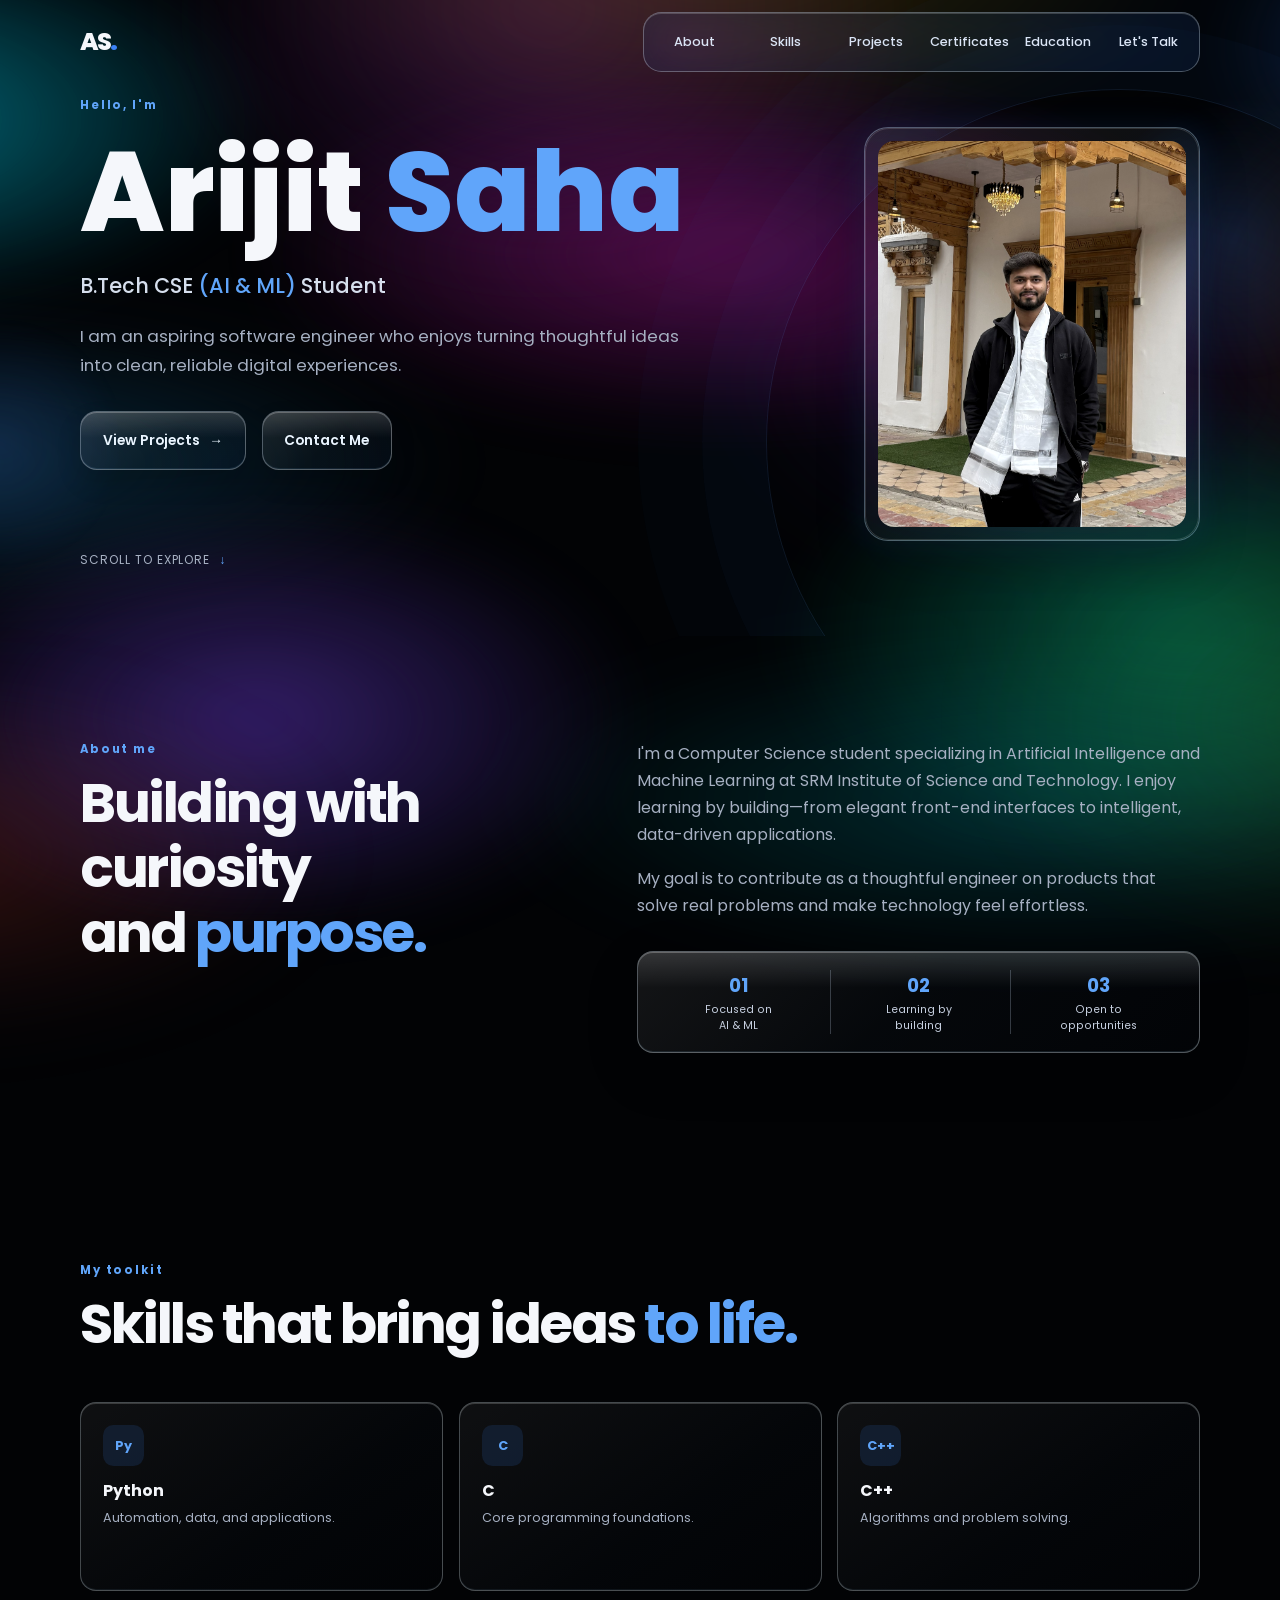
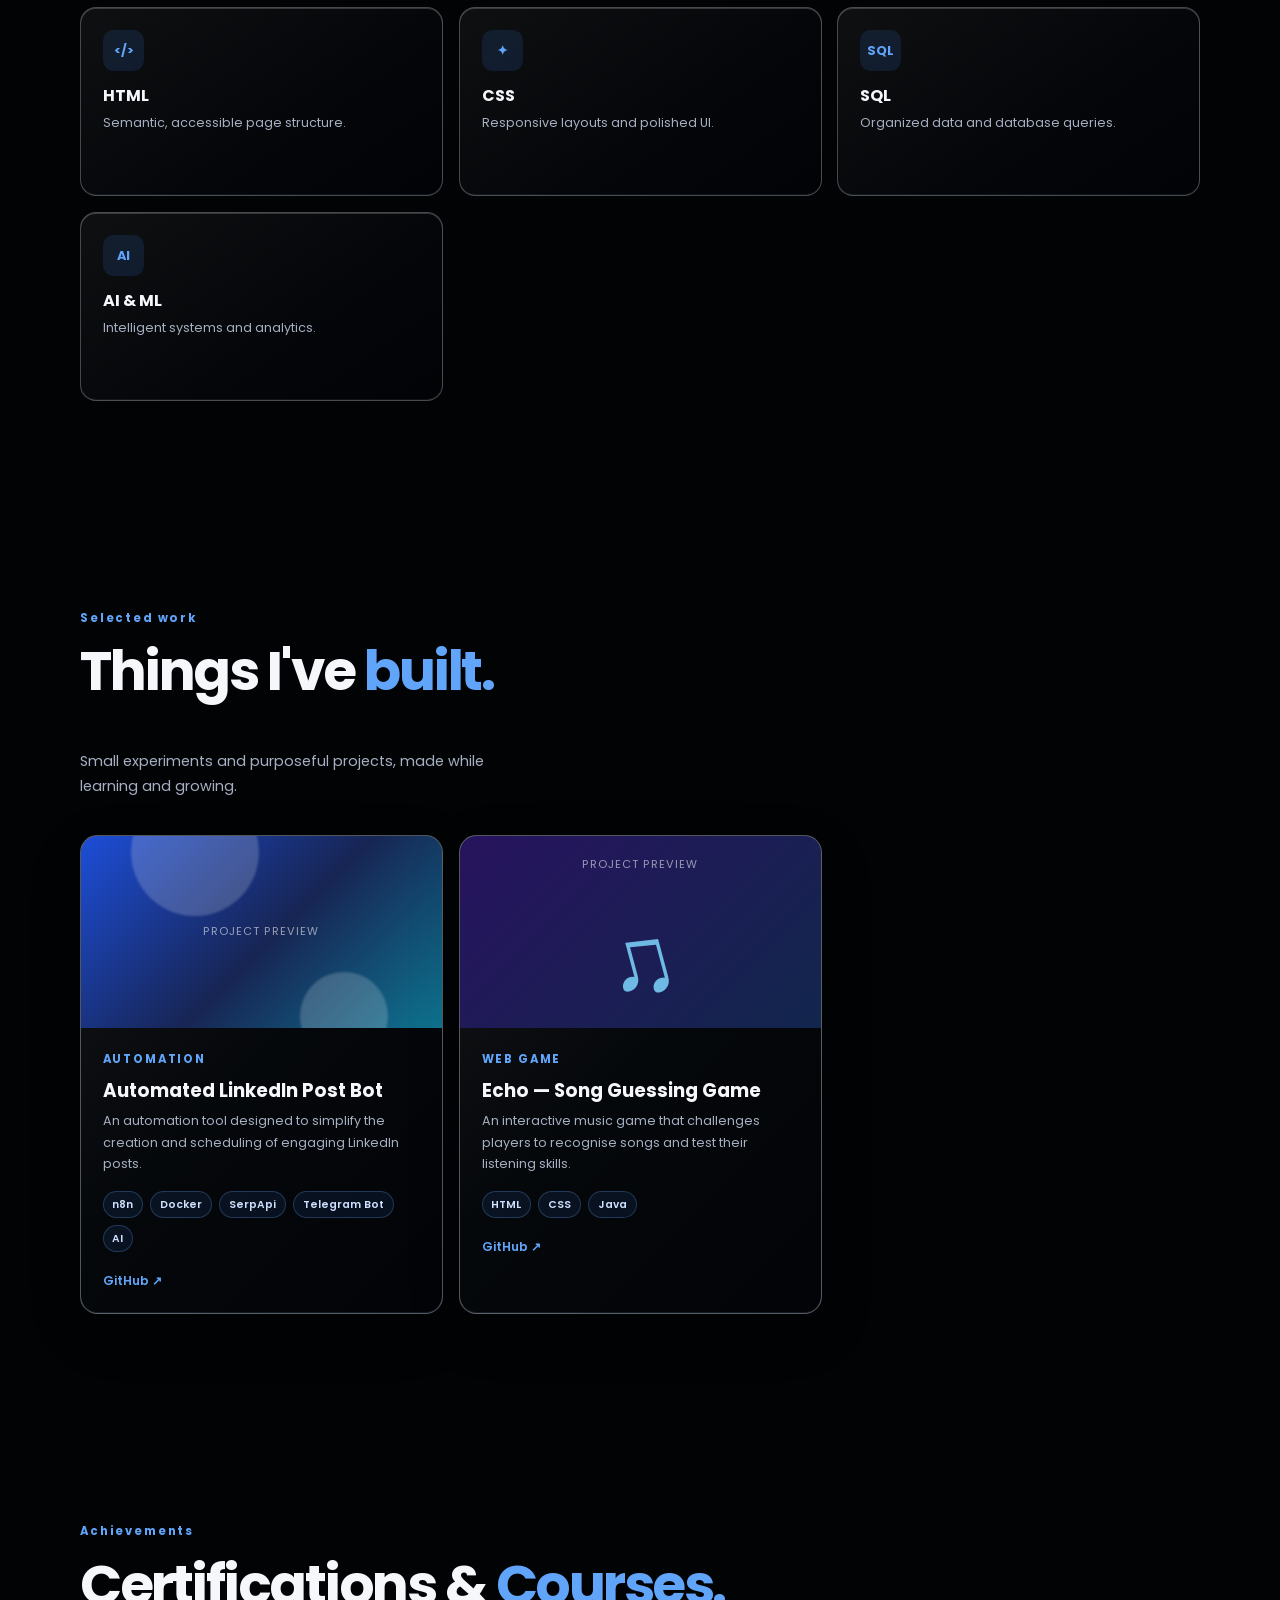
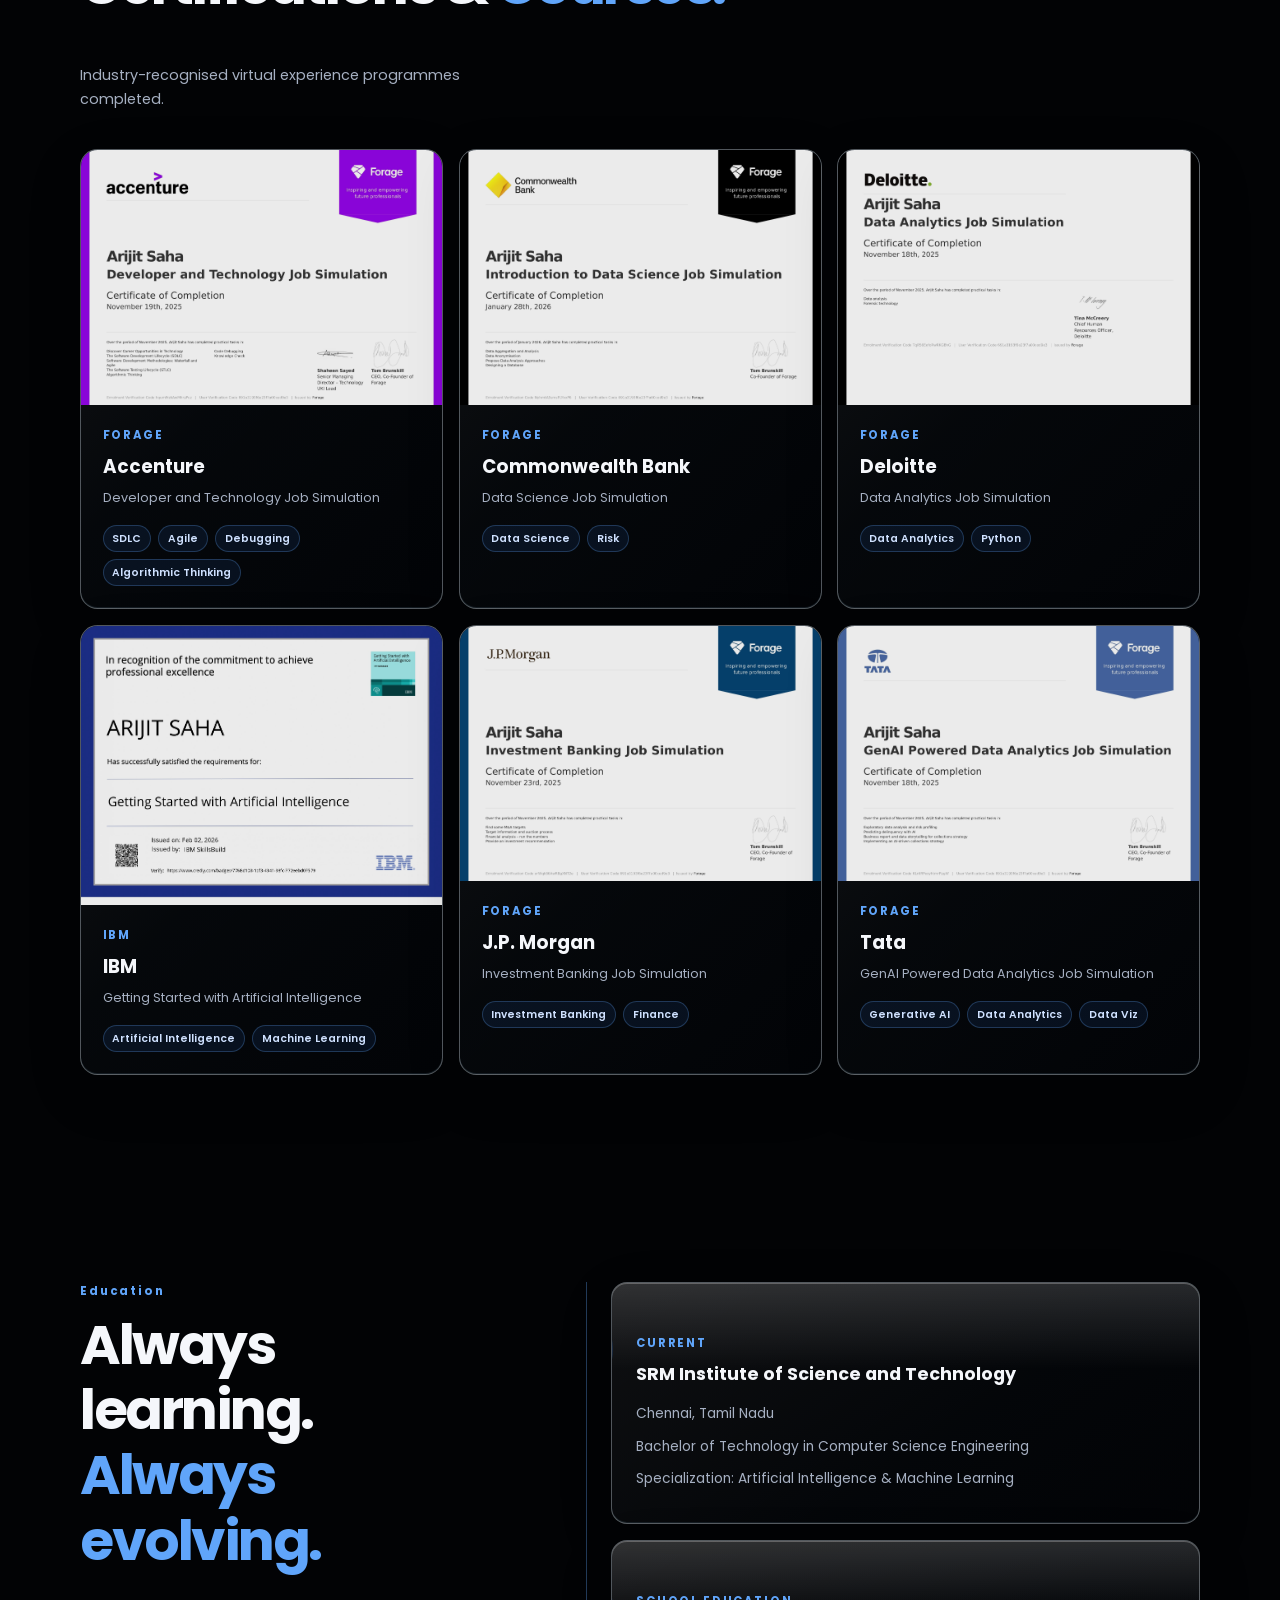
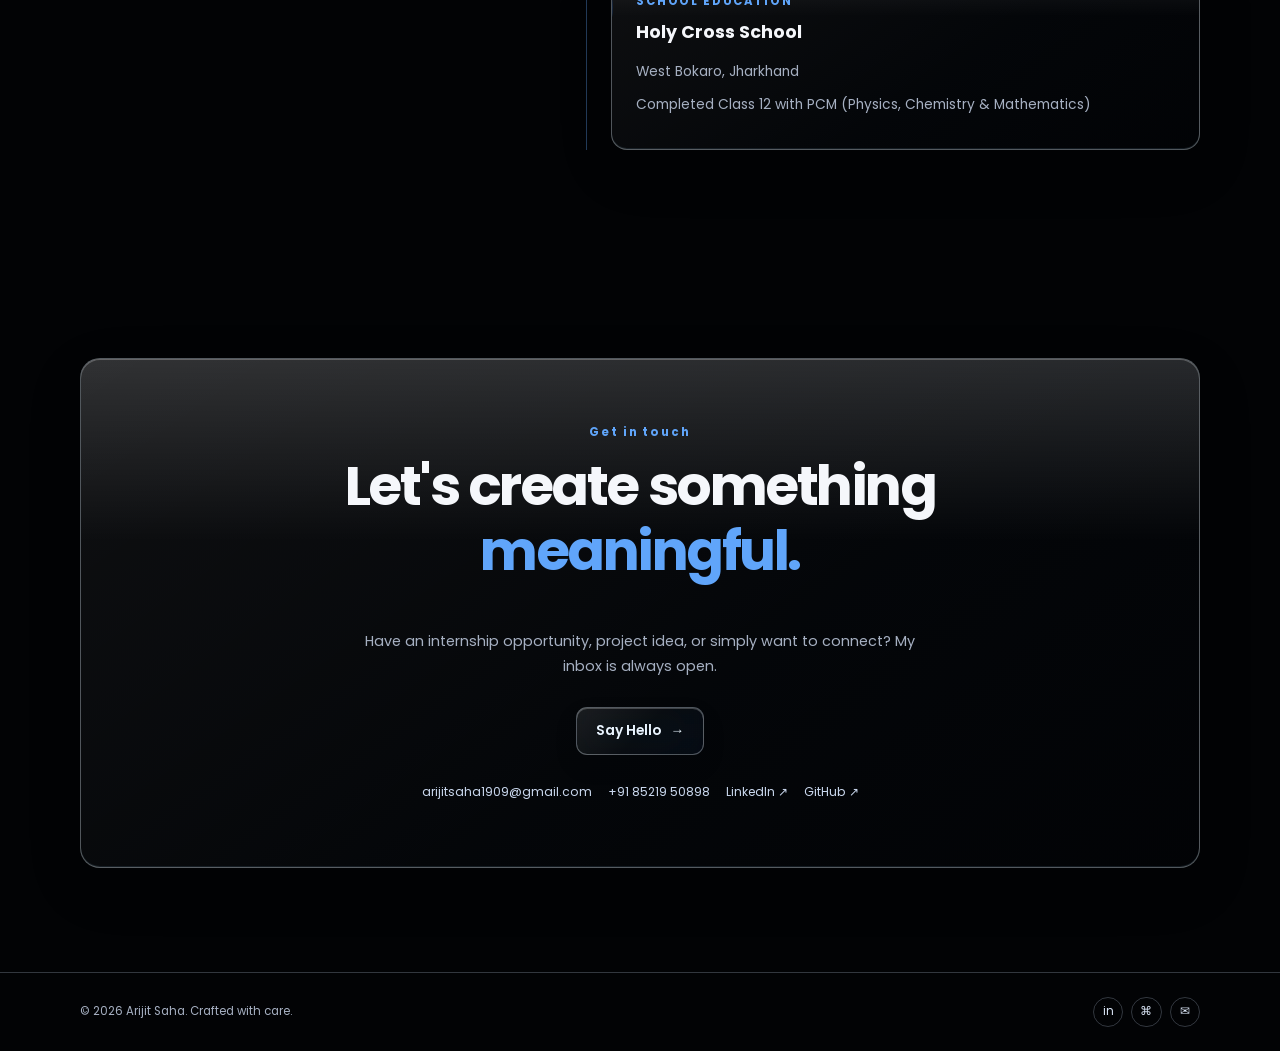
==== commit 58b87cd2: "Revise job simulation names for certificates Updated certificate titles and job simulation names for" ====
--- a/index.html
+++ b/index.html
@@ -1,376 +1,375 @@
-<!DOCTYPE html>
-<html lang="en">
-
-<head>
-  <meta charset="UTF-8">
-  <meta name="viewport" content="width=device-width, initial-scale=1.0">
-  <meta name="description" content="Arijit Saha — B.Tech CSE (AI & ML) student portfolio.">
-  <title>Arijit Saha | Portfolio</title>
-  <link rel="preconnect" href="https://fonts.googleapis.com">
-  <link rel="preconnect" href="https://fonts.gstatic.com" crossorigin>
-  <link href="https://fonts.googleapis.com/css2?family=Poppins:wght@400;500;600;700;800&display=swap" rel="stylesheet">
-  <link rel="stylesheet" href="style.css">
-</head>
-
-<body>
-  <header class="site-header">
-    <nav class="navbar container" aria-label="Main navigation">
-      <a class="brand" href="#home" aria-label="Arijit Saha home">AS<span>.</span></a>
-      <input class="nav-toggle" type="checkbox" id="nav-toggle">
-      <label class="nav-toggle-label" for="nav-toggle"><span></span><span></span><span></span><span
-          class="sr-only">Toggle navigation</span></label>
-      <ul class="nav-links">
-        <li><a href="#about">About</a></li>
-        <li><a href="#skills">Skills</a></li>
-        <li><a href="#projects">Projects</a></li>
-        <li><a href="#certifications">Certificates</a></li>
-        <li><a href="#education">Education</a></li>
-        <li><a href="#contact" class="nav-contact">Let's Talk</a></li>
-      </ul>
-    </nav>
-  </header>
-
-  <main>
-    <section class="hero" id="home">
-      <div class="hero-glow glow-one"></div>
-      <div class="hero-glow glow-two"></div>
-      <div class="container hero-content">
-        <div class="hero-copy">
-          <p class="eyebrow">Hello, I'm</p>
-          <h1>Arijit <span>Saha</span></h1>
-          <p class="hero-subtitle">B.Tech CSE <span>(AI &amp; ML)</span> Student</p>
-          <p class="hero-intro">I am an aspiring software engineer who enjoys turning thoughtful ideas into clean,
-            reliable digital experiences.</p>
-          <div class="hero-actions">
-            <a class="button button-primary" href="#projects">View Projects <span aria-hidden="true">→</span></a>
-            <a class="button button-secondary" href="#contact">Contact Me</a>
-          </div>
-          <a class="scroll-cue" href="#about">Scroll to explore <span aria-hidden="true">↓</span></a>
-        </div>
-        <div class="hero-portrait">
-          <img src="arijit-saha.jpg" alt="Arijit Saha">
-        </div>
-      </div>
-    </section>
-
-    <section class="section" id="about">
-      <div class="container split-layout">
-        <div>
-          <p class="eyebrow">About me</p>
-          <h2>Building with curiosity <br>and <span>purpose.</span></h2>
-        </div>
-        <div class="about-copy">
-          <p>I'm a Computer Science student specializing in Artificial Intelligence and Machine Learning at SRM
-            Institute of Science and Technology. I enjoy learning by building—from elegant front-end interfaces to
-            intelligent, data-driven applications.</p>
-          <p>My goal is to contribute as a thoughtful engineer on products that solve real problems and make technology
-            feel effortless.</p>
-          <div class="quick-facts glass-card">
-            <div><strong>01</strong><span>Focused on<br>AI &amp; ML</span></div>
-            <div><strong>02</strong><span>Learning by<br>building</span></div>
-            <div><strong>03</strong><span>Open to<br>opportunities</span></div>
-          </div>
-        </div>
-      </div>
-    </section>
-
-    <section class="section section-muted" id="skills">
-      <div class="container">
-        <div class="section-heading">
-          <p class="eyebrow">My toolkit</p>
-          <h2>Skills that bring ideas <span>to life.</span></h2>
-        </div>
-        <div class="skills-grid">
-          <article class="skill-card"><span class="skill-icon">Py</span>
-            <h3>Python</h3>
-            <p>Automation, data, and applications.</p>
-          </article>
-          <article class="skill-card"><span class="skill-icon">C</span>
-            <h3>C</h3>
-            <p>Core programming foundations.</p>
-          </article>
-          <article class="skill-card"><span class="skill-icon">C++</span>
-            <h3>C++</h3>
-            <p>Algorithms and problem solving.</p>
-          </article>
-          <article class="skill-card"><span class="skill-icon">&lt;/&gt;</span>
-            <h3>HTML</h3>
-            <p>Semantic, accessible page structure.</p>
-          </article>
-          <article class="skill-card"><span class="skill-icon">✦</span>
-            <h3>CSS</h3>
-            <p>Responsive layouts and polished UI.</p>
-          </article>
-          <article class="skill-card"><span class="skill-icon">SQL</span>
-            <h3>SQL</h3>
-            <p>Organized data and database queries.</p>
-          </article>
-          <article class="skill-card"><span class="skill-icon">AI</span>
-            <h3>AI &amp; ML</h3>
-            <p>Intelligent systems and analytics.</p>
-          </article>
-        </div>
-      </div>
-    </section>
-
-    <section class="section" id="projects">
-      <div class="container">
-        <div class="section-heading project-heading">
-          <div>
-            <p class="eyebrow">Selected work</p>
-            <h2>Things I've <span>built.</span></h2>
-          </div>
-          <p>Small experiments and purposeful projects, made while learning and growing.</p>
-        </div>
-        <div class="projects-grid">
-          <article class="project-card glass-card">
-            <div class="project-image project-image-one"><span>Project preview</span><span
-                class="orb orb-a"></span><span class="orb orb-b"></span></div>
-            <div class="project-body">
-              <p class="project-type">AUTOMATION</p>
-              <h3>Automated LinkedIn Post Bot</h3>
-              <p>An automation tool designed to simplify the creation and scheduling of engaging LinkedIn posts.</p>
-              <ul class="project-stack" aria-label="Technologies used">
-                <li>n8n</li>
-                <li>Docker</li>
-                <li>SerpApi</li>
-                <li>Telegram Bot</li>
-                <li>AI</li>
-              </ul>
-              <div class="project-links"><a href="https://github.com/arijittsaha13" target="_blank"
-                  rel="noopener noreferrer" aria-label="Automated LinkedIn Post Bot GitHub">GitHub ↗</a></div>
-            </div>
-          </article>
-          <article class="project-card glass-card">
-            <div class="project-image project-image-two"><span>Project preview</span><span class="chart-line">♫</span>
-            </div>
-            <div class="project-body">
-              <p class="project-type">WEB GAME</p>
-              <h3>Echo — Song Guessing Game</h3>
-              <p>An interactive music game that challenges players to recognise songs and test their listening skills.
-              </p>
-              <ul class="project-stack" aria-label="Technologies used">
-                <li>HTML</li>
-                <li>CSS</li>
-                <li>Java</li>
-              </ul>
-              <div class="project-links"><a href="https://github.com/arijittsaha13/Song-Guessing-Game---ECHO"
-                  target="_blank" rel="noopener noreferrer" aria-label="Echo Song Guessing Game GitHub">GitHub ↗</a>
-              </div>
-            </div>
-          </article>
-        </div>
-      </div>
-    </section>
-
-    <section class="section section-muted" id="certifications">
-      <div class="container">
-        <div class="section-heading project-heading">
-          <div>
-            <p class="eyebrow">Achievements</p>
-            <h2>Certifications &amp; <span>Courses.</span></h2>
-          </div>
-          <p>Industry-recognised virtual experience programmes completed.</p>
-        </div>
-        <div class="projects-grid cert-grid">
-
-          <article class="project-card glass-card cert-card" role="button" tabindex="0"
-            aria-label="View Accenture certificate"
-            onclick="openCert('accenture.jpg','Accenture','Developer and Technology Job Simulation')">
-            <div class="project-image cert-thumb">
-              <img src="accenture.jpg" alt="Accenture Developer and Technology Job Simulation certificate"
-                loading="lazy">
-              <span class="cert-zoom-hint">Click to view ↗</span>
-            </div>
-            <div class="project-body">
-              <p class="project-type">FORAGE</p>
-              <h3>Accenture</h3>
-              <p>Developer and Technology Job Simulation</p>
-              <ul class="project-stack" aria-label="Topics">
-                <li>SDLC</li>
-                <li>Agile</li>
-                <li>Debugging</li>
-                <li>Algorithmic Thinking</li>
-              </ul>
-            </div>
-          </article>
-
-          <article class="project-card glass-card cert-card" role="button" tabindex="0"
-            aria-label="View Commonwealth Bank certificate"
-            onclick="openCert('commonwealthbank.jpg','Commonwealth Bank','Introduction to Cybersecurity Job Simulation')">
-            <div class="project-image cert-thumb">
-              <img src="commonwealthbank.jpg" alt="Commonwealth Bank Data Science Job Simulation certificate"
-                loading="lazy">
-              <span class="cert-zoom-hint">Click to view ↗</span>
-            </div>
-            <div class="project-body">
-              <p class="project-type">FORAGE</p>
-              <h3>Commonwealth Bank</h3>
-              <p>Introduction to Data Science Job Simulation</p>
-              <ul class="project-stack" aria-label="Topics">
-                <li>Data Science</li>
-                <li>Risk</li>
-              </ul>
-            </div>
-          </article>
-
-          <article class="project-card glass-card cert-card" role="button" tabindex="0"
-            aria-label="View Deloitte certificate"
-            onclick="openCert('deloitte.jpg','Deloitte','Technology Job Simulation')">
-            <div class="project-image cert-thumb">
-              <img src="deloitte.jpg" alt="Deloitte Technology Job Simulation certificate" loading="lazy">
-              <span class="cert-zoom-hint">Click to view ↗</span>
-            </div>
-            <div class="project-body">
-              <p class="project-type">FORAGE</p>
-              <h3>Deloitte</h3>
-              <p>Data Analytics Job Simulation</p>
-              <ul class="project-stack" aria-label="Topics">
-                <li>Data Analytics</li>
-                <li>Python</li>
-              </ul>
-            </div>
-          </article>
-
-          <article class="project-card glass-card cert-card" role="button" tabindex="0"
-            aria-label="View IBM certificate" onclick="openCert('ibm.jpg','IBM','Data Science Job Simulation')">
-            <div class="project-image cert-thumb">
-              <img src="ibm.jpg" alt="IBM Data Science Job Simulation certificate" loading="lazy">
-              <span class="cert-zoom-hint">Click to view ↗</span>
-            </div>
-            <div class="project-body">
-              <p class="project-type">IBM</p>
-              <h3>IBM</h3>
-              <p>Getting Started with Artificial Intelligence</p>
-              <ul class="project-stack" aria-label="Topics">
-                <li>Artificial Intelligence</li>
-                <li>Machine Learning</li>
-                <li>Data Science</li>
-              </ul>
-            </div>
-          </article>
-
-          <article class="project-card glass-card cert-card" role="button" tabindex="0"
-            aria-label="View JPMorgan certificate"
-            onclick="openCert('jpmorgan.jpg','J.P. Morgan','Software Engineering Job Simulation')">
-            <div class="project-image cert-thumb">
-              <img src="jpmorgan.jpg" alt="JPMorgan Software Engineering Job Simulation certificate" loading="lazy">
-              <span class="cert-zoom-hint">Click to view ↗</span>
-            </div>
-            <div class="project-body">
-              <p class="project-type">FORAGE</p>
-              <h3>J.P. Morgan</h3>
-              <p>Investment Banking Job Simulation</p>
-              <ul class="project-stack" aria-label="Topics">
-                <li>Investment Banking</li>
-                <li>Finance</li>
-              </ul>
-            </div>
-          </article>
-
-          <article class="project-card glass-card cert-card" role="button" tabindex="0"
-            aria-label="View Tata certificate"
-            onclick="openCert('tata.jpg','Tata Group','Data Visualisation Job Simulation')">
-            <div class="project-image cert-thumb">
-              <img src="tata.jpg" alt="Tata Group Data Visualisation Job Simulation certificate" loading="lazy">
-              <span class="cert-zoom-hint">Click to view ↗</span>
-            </div>
-            <div class="project-body">
-              <p class="project-type">FORAGE</p>
-              <h3>Tata</h3>
-              <p>GenAI Powered Data Analytics Job Simulation</p>
-              <ul class="project-stack" aria-label="Topics">
-                <li>Generative AI</li>
-                <li>Data Analytics</li>
-                <li>Data Viz</li>
-              </ul>
-            </div>
-          </article>
-
-        </div>
-      </div>
-    </section>
-
-    <!-- Certificate Lightbox -->
-    <div class="cert-lightbox" id="cert-lightbox" role="dialog" aria-modal="true" aria-label="Certificate viewer"
-      onclick="closeCert(event)">
-      <button class="cert-close" aria-label="Close" onclick="closeCert()">✕</button>
-      <div class="cert-lightbox-inner">
-        <img id="cert-lightbox-img" src="" alt="">
-        <div class="cert-lightbox-caption">
-          <p id="cert-lightbox-issuer" class="eyebrow"></p>
-          <p id="cert-lightbox-title"></p>
-        </div>
-      </div>
-    </div>
-
-    <script>
-      function openCert(src, issuer, title) {
-        var lb = document.getElementById('cert-lightbox');
-        document.getElementById('cert-lightbox-img').src = src;
-        document.getElementById('cert-lightbox-img').alt = issuer + ' - ' + title;
-        document.getElementById('cert-lightbox-issuer').textContent = issuer;
-        document.getElementById('cert-lightbox-title').textContent = title;
-        lb.classList.add('active');
-        document.body.style.overflow = 'hidden';
-      }
-      function closeCert(e) {
-        if (!e || e.target === document.getElementById('cert-lightbox') || e.target.classList.contains('cert-close')) {
-          document.getElementById('cert-lightbox').classList.remove('active');
-          document.body.style.overflow = '';
-        }
-      }
-      document.addEventListener('keydown', function (e) { if (e.key === 'Escape') closeCert(); });
-    </script>
-
-    <section class="section section-muted" id="education">
-      <div class="container split-layout education-layout">
-        <div>
-          <p class="eyebrow">Education</p>
-          <h2>Always learning.<br><span>Always evolving.</span></h2>
-        </div>
-        <div class="timeline">
-          <article class="timeline-card glass-card"><span class="timeline-dot"></span>
-            <p class="project-type">CURRENT</p>
-            <h3>SRM Institute of Science and Technology</h3>
-            <p>Chennai, Tamil Nadu</p>
-            <p>Bachelor of Technology in Computer Science Engineering</p>
-            <p class="specialization">Specialization: Artificial Intelligence &amp; Machine Learning</p>
-          </article>
-          <article class="timeline-card glass-card"><span class="timeline-dot"></span>
-            <p class="project-type">SCHOOL EDUCATION</p>
-            <h3>Holy Cross School</h3>
-            <p>West Bokaro, Jharkhand</p>
-            <p class="specialization">Completed Class 12 with PCM (Physics, Chemistry &amp; Mathematics)</p>
-          </article>
-        </div>
-      </div>
-    </section>
-
-    <section class="contact section" id="contact">
-      <div class="container contact-card glass-card">
-        <p class="eyebrow">Get in touch</p>
-        <h2>Let's create something <span>meaningful.</span></h2>
-        <p>Have an internship opportunity, project idea, or simply want to connect? My inbox is always open.</p>
-        <a class="button button-primary" href="mailto:arijitsaha1909@gmail.com">Say Hello <span
-            aria-hidden="true">→</span></a>
-        <div class="contact-links"><a href="mailto:arijitsaha1909@gmail.com">arijitsaha1909@gmail.com</a><a
-            href="tel:+918521950898">+91 85219 50898</a><a href="https://www.linkedin.com/in/arijitsaha13"
-            target="_blank" rel="noopener noreferrer">LinkedIn ↗</a><a href="https://github.com/arijittsaha13"
-            target="_blank" rel="noopener noreferrer">GitHub ↗</a></div>
-      </div>
-    </section>
-  </main>
-
-  <footer class="site-footer">
-    <div class="container">
-      <p>© 2026 Arijit Saha. Crafted with care.</p>
-      <div class="footer-socials"><a href="https://www.linkedin.com/in/arijitsaha13" target="_blank"
-          rel="noopener noreferrer" aria-label="LinkedIn">in</a><a href="https://github.com/arijittsaha13"
-          target="_blank" rel="noopener noreferrer" aria-label="GitHub">⌘</a><a href="mailto:arijitsaha1909@gmail.com"
-          aria-label="Email">✉</a></div>
-    </div>
-  </footer>
-</body>
-
-</html>+<!DOCTYPE html>
+<html lang="en">
+
+<head>
+  <meta charset="UTF-8">
+  <meta name="viewport" content="width=device-width, initial-scale=1.0">
+  <meta name="description" content="Arijit Saha — B.Tech CSE (AI & ML) student portfolio.">
+  <title>Arijit Saha | Portfolio</title>
+  <link rel="preconnect" href="https://fonts.googleapis.com">
+  <link rel="preconnect" href="https://fonts.gstatic.com" crossorigin>
+  <link href="https://fonts.googleapis.com/css2?family=Poppins:wght@400;500;600;700;800&display=swap" rel="stylesheet">
+  <link rel="stylesheet" href="style.css">
+</head>
+
+<body>
+  <header class="site-header">
+    <nav class="navbar container" aria-label="Main navigation">
+      <a class="brand" href="#home" aria-label="Arijit Saha home">AS<span>.</span></a>
+      <input class="nav-toggle" type="checkbox" id="nav-toggle">
+      <label class="nav-toggle-label" for="nav-toggle"><span></span><span></span><span></span><span
+          class="sr-only">Toggle navigation</span></label>
+      <ul class="nav-links">
+        <li><a href="#about">About</a></li>
+        <li><a href="#skills">Skills</a></li>
+        <li><a href="#projects">Projects</a></li>
+        <li><a href="#certifications">Certificates</a></li>
+        <li><a href="#education">Education</a></li>
+        <li><a href="#contact" class="nav-contact">Let's Talk</a></li>
+      </ul>
+    </nav>
+  </header>
+
+  <main>
+    <section class="hero" id="home">
+      <div class="hero-glow glow-one"></div>
+      <div class="hero-glow glow-two"></div>
+      <div class="container hero-content">
+        <div class="hero-copy">
+          <p class="eyebrow">Hello, I'm</p>
+          <h1>Arijit <span>Saha</span></h1>
+          <p class="hero-subtitle">B.Tech CSE <span>(AI &amp; ML)</span> Student</p>
+          <p class="hero-intro">I am an aspiring software engineer who enjoys turning thoughtful ideas into clean,
+            reliable digital experiences.</p>
+          <div class="hero-actions">
+            <a class="button button-primary" href="#projects">View Projects <span aria-hidden="true">→</span></a>
+            <a class="button button-secondary" href="#contact">Contact Me</a>
+          </div>
+          <a class="scroll-cue" href="#about">Scroll to explore <span aria-hidden="true">↓</span></a>
+        </div>
+        <div class="hero-portrait">
+          <img src="arijit-saha.jpg" alt="Arijit Saha">
+        </div>
+      </div>
+    </section>
+
+    <section class="section" id="about">
+      <div class="container split-layout">
+        <div>
+          <p class="eyebrow">About me</p>
+          <h2>Building with curiosity <br>and <span>purpose.</span></h2>
+        </div>
+        <div class="about-copy">
+          <p>I'm a Computer Science student specializing in Artificial Intelligence and Machine Learning at SRM
+            Institute of Science and Technology. I enjoy learning by building—from elegant front-end interfaces to
+            intelligent, data-driven applications.</p>
+          <p>My goal is to contribute as a thoughtful engineer on products that solve real problems and make technology
+            feel effortless.</p>
+          <div class="quick-facts glass-card">
+            <div><strong>01</strong><span>Focused on<br>AI &amp; ML</span></div>
+            <div><strong>02</strong><span>Learning by<br>building</span></div>
+            <div><strong>03</strong><span>Open to<br>opportunities</span></div>
+          </div>
+        </div>
+      </div>
+    </section>
+
+    <section class="section section-muted" id="skills">
+      <div class="container">
+        <div class="section-heading">
+          <p class="eyebrow">My toolkit</p>
+          <h2>Skills that bring ideas <span>to life.</span></h2>
+        </div>
+        <div class="skills-grid">
+          <article class="skill-card"><span class="skill-icon">Py</span>
+            <h3>Python</h3>
+            <p>Automation, data, and applications.</p>
+          </article>
+          <article class="skill-card"><span class="skill-icon">C</span>
+            <h3>C</h3>
+            <p>Core programming foundations.</p>
+          </article>
+          <article class="skill-card"><span class="skill-icon">C++</span>
+            <h3>C++</h3>
+            <p>Algorithms and problem solving.</p>
+          </article>
+          <article class="skill-card"><span class="skill-icon">&lt;/&gt;</span>
+            <h3>HTML</h3>
+            <p>Semantic, accessible page structure.</p>
+          </article>
+          <article class="skill-card"><span class="skill-icon">✦</span>
+            <h3>CSS</h3>
+            <p>Responsive layouts and polished UI.</p>
+          </article>
+          <article class="skill-card"><span class="skill-icon">SQL</span>
+            <h3>SQL</h3>
+            <p>Organized data and database queries.</p>
+          </article>
+          <article class="skill-card"><span class="skill-icon">AI</span>
+            <h3>AI &amp; ML</h3>
+            <p>Intelligent systems and analytics.</p>
+          </article>
+        </div>
+      </div>
+    </section>
+
+    <section class="section" id="projects">
+      <div class="container">
+        <div class="section-heading project-heading">
+          <div>
+            <p class="eyebrow">Selected work</p>
+            <h2>Things I've <span>built.</span></h2>
+          </div>
+          <p>Small experiments and purposeful projects, made while learning and growing.</p>
+        </div>
+        <div class="projects-grid">
+          <article class="project-card glass-card">
+            <div class="project-image project-image-one"><span>Project preview</span><span
+                class="orb orb-a"></span><span class="orb orb-b"></span></div>
+            <div class="project-body">
+              <p class="project-type">AUTOMATION</p>
+              <h3>Automated LinkedIn Post Bot</h3>
+              <p>An automation tool designed to simplify the creation and scheduling of engaging LinkedIn posts.</p>
+              <ul class="project-stack" aria-label="Technologies used">
+                <li>n8n</li>
+                <li>Docker</li>
+                <li>SerpApi</li>
+                <li>Telegram Bot</li>
+                <li>AI</li>
+              </ul>
+              <div class="project-links"><a href="https://github.com/arijittsaha13" target="_blank"
+                  rel="noopener noreferrer" aria-label="Automated LinkedIn Post Bot GitHub">GitHub ↗</a></div>
+            </div>
+          </article>
+          <article class="project-card glass-card">
+            <div class="project-image project-image-two"><span>Project preview</span><span class="chart-line">♫</span>
+            </div>
+            <div class="project-body">
+              <p class="project-type">WEB GAME</p>
+              <h3>Echo — Song Guessing Game</h3>
+              <p>An interactive music game that challenges players to recognise songs and test their listening skills.
+              </p>
+              <ul class="project-stack" aria-label="Technologies used">
+                <li>HTML</li>
+                <li>CSS</li>
+                <li>Java</li>
+              </ul>
+              <div class="project-links"><a href="https://github.com/arijittsaha13/Song-Guessing-Game---ECHO"
+                  target="_blank" rel="noopener noreferrer" aria-label="Echo Song Guessing Game GitHub">GitHub ↗</a>
+              </div>
+            </div>
+          </article>
+        </div>
+      </div>
+    </section>
+
+    <section class="section section-muted" id="certifications">
+      <div class="container">
+        <div class="section-heading project-heading">
+          <div>
+            <p class="eyebrow">Achievements</p>
+            <h2>Certifications &amp; <span>Courses.</span></h2>
+          </div>
+          <p>Industry-recognised virtual experience programmes completed.</p>
+        </div>
+        <div class="projects-grid cert-grid">
+
+          <article class="project-card glass-card cert-card" role="button" tabindex="0"
+            aria-label="View Accenture certificate"
+            onclick="openCert('accenture.jpg','Accenture','Developer and Technology Job Simulation')">
+            <div class="project-image cert-thumb">
+              <img src="accenture.jpg" alt="Accenture Developer and Technology Job Simulation Certificate"
+                loading="lazy">
+              <span class="cert-zoom-hint">Click to view ↗</span>
+            </div>
+            <div class="project-body">
+              <p class="project-type">FORAGE</p>
+              <h3>Accenture</h3>
+              <p>Developer and Technology Job Simulation</p>
+              <ul class="project-stack" aria-label="Topics">
+                <li>SDLC</li>
+                <li>Agile</li>
+                <li>Debugging</li>
+                <li>Algorithmic Thinking</li>
+              </ul>
+            </div>
+          </article>
+
+          <article class="project-card glass-card cert-card" role="button" tabindex="0"
+            aria-label="View Commonwealth Bank certificate"
+            onclick="openCert('commonwealthbank.jpg','Commonwealth Bank','Data Science Job Simulation')">
+            <div class="project-image cert-thumb">
+              <img src="commonwealthbank.jpg" alt="Commonwealth Bank Data Science Job Simulation Certificate"
+                loading="lazy">
+              <span class="cert-zoom-hint">Click to view ↗</span>
+            </div>
+            <div class="project-body">
+              <p class="project-type">FORAGE</p>
+              <h3>Commonwealth Bank</h3>
+              <p>Data Science Job Simulation</p>
+              <ul class="project-stack" aria-label="Topics">
+                <li>Data Science</li>
+                <li>Risk</li>
+              </ul>
+            </div>
+          </article>
+
+          <article class="project-card glass-card cert-card" role="button" tabindex="0"
+            aria-label="View Deloitte certificate"
+            onclick="openCert('deloitte.jpg','Deloitte','Data Analytics Job Simulation')">
+            <div class="project-image cert-thumb">
+              <img src="deloitte.jpg" alt="Deloitte Data Analytics Job SimulationCertificate" loading="lazy">
+              <span class="cert-zoom-hint">Click to view ↗</span>
+            </div>
+            <div class="project-body">
+              <p class="project-type">FORAGE</p>
+              <h3>Deloitte</h3>
+              <p>Data Analytics Job Simulation</p>
+              <ul class="project-stack" aria-label="Topics">
+                <li>Data Analytics</li>
+                <li>Python</li>
+              </ul>
+            </div>
+          </article>
+
+          <article class="project-card glass-card cert-card" role="button" tabindex="0"
+            aria-label="View IBM certificate" onclick="openCert('ibm.jpg','IBM','Getting Started with Artificial Intelligence')">
+            <div class="project-image cert-thumb">
+              <img src="ibm.jpg" alt="IBM Getting Started with Artificial Intelligence Certificate" loading="lazy">
+              <span class="cert-zoom-hint">Click to view ↗</span>
+            </div>
+            <div class="project-body">
+              <p class="project-type">IBM</p>
+              <h3>IBM</h3>
+              <p>Getting Started with Artificial Intelligence</p>
+              <ul class="project-stack" aria-label="Topics">
+                <li>Artificial Intelligence</li>
+                <li>Machine Learning</li>
+              </ul>
+            </div>
+          </article>
+
+          <article class="project-card glass-card cert-card" role="button" tabindex="0"
+            aria-label="View JPMorgan certificate"
+            onclick="openCert('jpmorgan.jpg','J.P. Morgan','Investment Banking Job Simulation')">
+            <div class="project-image cert-thumb">
+              <img src="jpmorgan.jpg" alt="JP Morgan Investment Banking Job Simulation Certificate" loading="lazy">
+              <span class="cert-zoom-hint">Click to view ↗</span>
+            </div>
+            <div class="project-body">
+              <p class="project-type">FORAGE</p>
+              <h3>J.P. Morgan</h3>
+              <p>Investment Banking Job Simulation</p>
+              <ul class="project-stack" aria-label="Topics">
+                <li>Investment Banking</li>
+                <li>Finance</li>
+              </ul>
+            </div>
+          </article>
+
+          <article class="project-card glass-card cert-card" role="button" tabindex="0"
+            aria-label="View Tata certificate"
+            onclick="openCert('tata.jpg','Tata Group','GenAI Powered Data Analytics Job Simulation')">
+            <div class="project-image cert-thumb">
+              <img src="tata.jpg" alt="Tata GenAI Powered Data Analytics Job Simulation Certificate" loading="lazy">
+              <span class="cert-zoom-hint">Click to view ↗</span>
+            </div>
+            <div class="project-body">
+              <p class="project-type">FORAGE</p>
+              <h3>Tata</h3>
+              <p>GenAI Powered Data Analytics Job Simulation</p>
+              <ul class="project-stack" aria-label="Topics">
+                <li>Generative AI</li>
+                <li>Data Analytics</li>
+                <li>Data Viz</li>
+              </ul>
+            </div>
+          </article>
+
+        </div>
+      </div>
+    </section>
+
+    <!-- Certificate Lightbox -->
+    <div class="cert-lightbox" id="cert-lightbox" role="dialog" aria-modal="true" aria-label="Certificate viewer"
+      onclick="closeCert(event)">
+      <button class="cert-close" aria-label="Close" onclick="closeCert()">✕</button>
+      <div class="cert-lightbox-inner">
+        <img id="cert-lightbox-img" src="" alt="">
+        <div class="cert-lightbox-caption">
+          <p id="cert-lightbox-issuer" class="eyebrow"></p>
+          <p id="cert-lightbox-title"></p>
+        </div>
+      </div>
+    </div>
+
+    <script>
+      function openCert(src, issuer, title) {
+        var lb = document.getElementById('cert-lightbox');
+        document.getElementById('cert-lightbox-img').src = src;
+        document.getElementById('cert-lightbox-img').alt = issuer + ' - ' + title;
+        document.getElementById('cert-lightbox-issuer').textContent = issuer;
+        document.getElementById('cert-lightbox-title').textContent = title;
+        lb.classList.add('active');
+        document.body.style.overflow = 'hidden';
+      }
+      function closeCert(e) {
+        if (!e || e.target === document.getElementById('cert-lightbox') || e.target.classList.contains('cert-close')) {
+          document.getElementById('cert-lightbox').classList.remove('active');
+          document.body.style.overflow = '';
+        }
+      }
+      document.addEventListener('keydown', function (e) { if (e.key === 'Escape') closeCert(); });
+    </script>
+
+    <section class="section section-muted" id="education">
+      <div class="container split-layout education-layout">
+        <div>
+          <p class="eyebrow">Education</p>
+          <h2>Always learning.<br><span>Always evolving.</span></h2>
+        </div>
+        <div class="timeline">
+          <article class="timeline-card glass-card"><span class="timeline-dot"></span>
+            <p class="project-type">CURRENT</p>
+            <h3>SRM Institute of Science and Technology</h3>
+            <p>Chennai, Tamil Nadu</p>
+            <p>Bachelor of Technology in Computer Science Engineering</p>
+            <p class="specialization">Specialization: Artificial Intelligence &amp; Machine Learning</p>
+          </article>
+          <article class="timeline-card glass-card"><span class="timeline-dot"></span>
+            <p class="project-type">SCHOOL EDUCATION</p>
+            <h3>Holy Cross School</h3>
+            <p>West Bokaro, Jharkhand</p>
+            <p class="specialization">Completed Class 12 with PCM (Physics, Chemistry &amp; Mathematics)</p>
+          </article>
+        </div>
+      </div>
+    </section>
+
+    <section class="contact section" id="contact">
+      <div class="container contact-card glass-card">
+        <p class="eyebrow">Get in touch</p>
+        <h2>Let's create something <span>meaningful.</span></h2>
+        <p>Have an internship opportunity, project idea, or simply want to connect? My inbox is always open.</p>
+        <a class="button button-primary" href="mailto:arijitsaha1909@gmail.com">Say Hello <span
+            aria-hidden="true">→</span></a>
+        <div class="contact-links"><a href="mailto:arijitsaha1909@gmail.com">arijitsaha1909@gmail.com</a><a
+            href="tel:+918521950898">+91 85219 50898</a><a href="https://www.linkedin.com/in/arijitsaha13"
+            target="_blank" rel="noopener noreferrer">LinkedIn ↗</a><a href="https://github.com/arijittsaha13"
+            target="_blank" rel="noopener noreferrer">GitHub ↗</a></div>
+      </div>
+    </section>
+  </main>
+
+  <footer class="site-footer">
+    <div class="container">
+      <p>© 2026 Arijit Saha. Crafted with care.</p>
+      <div class="footer-socials"><a href="https://www.linkedin.com/in/arijitsaha13" target="_blank"
+          rel="noopener noreferrer" aria-label="LinkedIn">in</a><a href="https://github.com/arijittsaha13"
+          target="_blank" rel="noopener noreferrer" aria-label="GitHub">⌘</a><a href="mailto:arijitsaha1909@gmail.com"
+          aria-label="Email">✉</a></div>
+    </div>
+  </footer>
+</body>
+
+</html>
--- a/style.css
+++ b/style.css
@@ -1,156 +1,156 @@
-/* ---------- Design tokens & base ---------- */
-:root { --bg:#020305; --surface:#101827; --surface-light:rgba(20,32,51,.30); --text:#f5f7fb; --muted:#a6b0c2; --accent:#3B82F6; --accent-bright:#60a5fa; --border:rgba(213,229,255,.23); --shadow:0 18px 55px rgba(0,0,0,.18); }
-* { box-sizing:border-box; }
-html { scroll-behavior:smooth; scroll-padding-top:5rem; }
-/* A slim crystal scrollbar remains visible while moving through the portfolio. */
-html { scrollbar-width:thin; scrollbar-color:rgba(169,218,255,.62) transparent; }
-::-webkit-scrollbar { width:.8rem; }
-::-webkit-scrollbar-track { background:rgba(4,10,21,.32); }
-::-webkit-scrollbar-thumb { min-height:4rem; border:3px solid transparent; border-radius:999px; background:linear-gradient(180deg,rgba(229,248,255,.78),rgba(96,165,250,.48)); background-clip:padding-box; box-shadow:inset 0 0 0 1px rgba(255,255,255,.32),0 0 14px rgba(96,165,250,.24); }
-::-webkit-scrollbar-thumb:hover { background:linear-gradient(180deg,rgba(243,252,255,.92),rgba(96,165,250,.72)); background-clip:padding-box; }
-/* San Francisco is supplied by Apple devices; fallbacks keep a native system look on other platforms. */
-body { position:relative; isolation:isolate; margin:0; overflow-x:hidden; color:var(--text); background:var(--bg); font-family:"Poppins",sans-serif; line-height:1.7; }
-/* A slow-moving, full-page blue-black gradient creates depth without competing with content. */
-/* Layered colour currents create a continuous liquid-splash backdrop over black. */
-body::before { position:fixed; z-index:0; inset:-18%; content:""; pointer-events:none; opacity:.88; background:radial-gradient(ellipse 34% 22% at 4% 23%,rgba(0,202,255,.58),transparent 72%),radial-gradient(ellipse 30% 24% at 28% 72%,rgba(118,80,255,.45),transparent 73%),radial-gradient(ellipse 37% 20% at 55% 34%,rgba(255,50,184,.34),transparent 74%),radial-gradient(ellipse 32% 26% at 81% 65%,rgba(0,239,186,.35),transparent 72%),radial-gradient(ellipse 25% 20% at 100% 17%,rgba(71,126,255,.42),transparent 70%); filter:blur(28px) saturate(148%); mix-blend-mode:screen; animation:liquid-current-one 8s ease-in-out infinite alternate; will-change:transform; transform:translateZ(0); }
-body::after { position:fixed; z-index:0; inset:-22%; content:""; pointer-events:none; opacity:.58; background:radial-gradient(ellipse 42% 16% at 10% 51%,rgba(76,168,255,.42),transparent 72%),radial-gradient(ellipse 28% 31% at 45% 16%,rgba(182,73,255,.36),transparent 74%),radial-gradient(ellipse 40% 17% at 72% 77%,rgba(0,218,255,.31),transparent 74%),radial-gradient(ellipse 25% 26% at 96% 38%,rgba(255,125,68,.28),transparent 72%); filter:blur(34px) saturate(158%); mix-blend-mode:screen; animation:liquid-current-two 10s ease-in-out infinite alternate; will-change:transform; transform:translateZ(0); }
-body > header,body > main,body > footer { position:relative; z-index:1; }
-main::before { position:fixed; z-index:-1; inset:-25%; content:""; pointer-events:none; opacity:.43; background:radial-gradient(ellipse 30% 18% at 12% 80%,rgba(255,97,89,.46),transparent 74%),radial-gradient(ellipse 34% 20% at 54% 13%,rgba(255,208,71,.38),transparent 74%),radial-gradient(ellipse 28% 24% at 88% 70%,rgba(157,255,108,.26),transparent 74%),radial-gradient(ellipse 25% 20% at 72% 45%,rgba(114,79,255,.30),transparent 74%); filter:blur(36px) saturate(165%); mix-blend-mode:screen; animation:liquid-current-three 12s ease-in-out infinite alternate; will-change:transform; transform:translateZ(0); }
-a { color:inherit; text-decoration:none; } h1,h2,h3,p { margin-top:0; } h1,h2,h3 { line-height:1.18; } h2 { font-size:clamp(2rem,6vw,3.45rem); letter-spacing:-.045em; } h2 span,h1 span { color:var(--accent-bright); } .container { width:min(1120px,calc(100% - 2.5rem)); margin:auto; } .section { padding:5.5rem 0; scroll-margin-top:5rem; } .section-muted { background:linear-gradient(115deg,rgba(20,31,49,.7),rgba(8,13,24,.4)); } .eyebrow,.project-type { margin-bottom:.65rem; color:var(--accent-bright); font-size:.72rem; font-weight:700; letter-spacing:.16em; }
-
-/* ---------- Navigation (CSS-only mobile menu) ---------- */
-.site-header { position:absolute; z-index:10; top:0; width:100%; } .navbar { position:relative; display:flex; min-height:5.25rem; align-items:center; justify-content:space-between; } .brand { font-size:1.55rem; font-weight:800; letter-spacing:-.09em; } .brand span { color:var(--accent); } .nav-toggle { position:absolute; opacity:0; } .nav-toggle-label { z-index:2; display:grid; width:2.6rem; gap:5px; cursor:pointer; } .nav-toggle-label span:not(.sr-only) { display:block; height:2px; background:var(--text); border-radius:5px; transition:.25s ease; } .sr-only { position:absolute; width:1px; height:1px; overflow:hidden; clip:rect(0,0,0,0); } .nav-links { position:absolute; top:4.7rem; right:0; left:0; display:none; padding:1rem; margin:0; list-style:none; text-align:center; background:rgba(10,16,28,.96); border:1px solid var(--border); border-radius:1rem; backdrop-filter:blur(14px); } .nav-links li + li { margin-top:.35rem; } .nav-links a { display:block; padding:.65rem 1rem; color:#dbe5f6; font-size:.9rem; font-weight:500; } .nav-links a:hover { color:white; } .nav-toggle:checked ~ .nav-links { display:block; } .nav-toggle:checked + .nav-toggle-label span:nth-child(1) { transform:translateY(7px) rotate(45deg); } .nav-toggle:checked + .nav-toggle-label span:nth-child(2) { opacity:0; } .nav-toggle:checked + .nav-toggle-label span:nth-child(3) { transform:translateY(-7px) rotate(-45deg); }
-
-/* ---------- Hero ---------- */
-.hero { position:relative; display:grid; min-height:100svh; place-items:center; overflow:hidden; isolation:isolate; } .hero::after { position:absolute; z-index:-1; right:-15%; bottom:-25%; width:55vw; height:55vw; content:""; border:1px solid rgba(96,165,250,.13); border-radius:50%; box-shadow:0 0 0 4rem rgba(59,130,246,.025),0 0 0 8rem rgba(59,130,246,.02); } .hero-content { padding-top:7rem; padding-bottom:4rem; } .hero h1 { margin-bottom:.6rem; font-size:clamp(3.3rem,14vw,7rem); font-weight:800; letter-spacing:-.075em; } .hero-subtitle { margin-bottom:1.2rem; color:#d6dfed; font-size:clamp(1rem,3vw,1.3rem); font-weight:500; } .hero-subtitle span { color:var(--accent-bright); } .hero-intro { max-width:38rem; color:var(--muted); font-size:1rem; } .hero-actions { display:flex; flex-wrap:wrap; gap:.8rem; margin-top:2rem; } .button { display:inline-flex; align-items:center; justify-content:center; gap:.6rem; min-height:3rem; padding:.7rem 1.2rem; border:1px solid transparent; border-radius:.7rem; font-size:.86rem; font-weight:600; transition:transform .25s,box-shadow .25s,background .25s; } .button:hover { transform:translateY(-3px); } .button-primary { color:white; background:var(--accent); box-shadow:0 8px 22px rgba(59,130,246,.25); } .button-primary:hover { background:#2874e8; box-shadow:0 12px 27px rgba(59,130,246,.36); } .button-secondary { border-color:var(--border); background:rgba(255,255,255,.03); } .button-secondary:hover { border-color:rgba(96,165,250,.5); background:rgba(59,130,246,.1); } .scroll-cue { display:inline-flex; gap:.55rem; margin-top:5rem; color:var(--muted); font-size:.75rem; letter-spacing:.08em; text-transform:uppercase; } .scroll-cue span { color:var(--accent-bright); animation:bob 1.8s infinite; } .hero-glow { position:absolute; z-index:-1; border-radius:50%; filter:blur(2px); } .glow-one { top:15%; right:-6rem; width:18rem; height:18rem; background:radial-gradient(circle,rgba(59,130,246,.18),transparent 70%); } .glow-two { bottom:10%; left:-8rem; width:16rem; height:16rem; background:radial-gradient(circle,rgba(90,116,255,.11),transparent 70%); }
-
-/* ---------- Content cards & grids ---------- */
-.split-layout { display:grid; gap:2.2rem; } .about-copy { color:var(--muted); } .about-copy p + p { margin-top:1rem; } .glass-card { border:1px solid var(--border); background:var(--surface-light); box-shadow:var(--shadow); backdrop-filter:blur(14px); } .quick-facts { display:grid; grid-template-columns:repeat(3,1fr); gap:.2rem; padding:1.15rem .8rem; margin-top:2rem; border-radius:1rem; } .quick-facts div { display:grid; justify-items:center; text-align:center; } .quick-facts div + div { border-left:1px solid var(--border); } .quick-facts strong { color:var(--accent-bright); font-size:1.15rem; } .quick-facts span { color:#c5cede; font-size:.67rem; line-height:1.5; } .section-heading { margin-bottom:2.3rem; } .skills-grid,.projects-grid { display:grid; gap:1rem; } .skill-card { min-height:11.8rem; padding:1.4rem; border:1px solid var(--border); border-radius:1rem; background:rgba(255,255,255,.018); transition:transform .25s,border-color .25s,background .25s; } .skill-card:hover { transform:translateY(-5px); border-color:rgba(96,165,250,.5); background:rgba(59,130,246,.08); } .skill-icon { display:grid; width:2.55rem; height:2.55rem; place-items:center; margin-bottom:1rem; color:var(--accent-bright); border-radius:.65rem; background:rgba(59,130,246,.13); font-size:.8rem; font-weight:700; } .skill-card h3 { margin-bottom:.4rem; font-size:1rem; } .skill-card p,.project-body>p:not(.project-type) { color:var(--muted); font-size:.79rem; line-height:1.7; } .project-heading>p { max-width:26rem; margin:1rem 0 0; color:var(--muted); font-size:.9rem; } .project-card { overflow:hidden; border-radius:1.1rem; transition:transform .28s,border-color .28s; } .project-card:hover { transform:translateY(-7px); border-color:rgba(96,165,250,.5); } .project-image { position:relative; display:grid; min-height:12rem; place-items:center; overflow:hidden; color:rgba(255,255,255,.55); background:#17233a; font-size:.7rem; letter-spacing:.1em; text-transform:uppercase; } .project-image-one { background:linear-gradient(135deg,#1d4ed8,#172554 53%,#0e7490); } .project-image-two { background:linear-gradient(135deg,#27135e,#12264d); } .project-image-three { background:linear-gradient(135deg,#102a43,#12405c); } .orb { position:absolute; border-radius:50%; background:rgba(255,255,255,.19); filter:blur(1px); } .orb-a { width:8rem; height:8rem; top:-3rem; left:14%; } .orb-b { width:5.5rem; height:5.5rem; right:15%; bottom:-2rem; } .chart-line,.code-mark { color:rgba(126,214,255,.85); font-size:6rem; line-height:1; transform:rotate(-15deg); } .code-mark { font-size:3.2rem; transform:none; } .project-body { padding:1.35rem; } .project-body h3 { margin-bottom:.55rem; font-size:1.15rem; } .project-links { display:flex; gap:1.1rem; margin-top:1.15rem; } .project-links a { color:var(--accent-bright); font-size:.75rem; font-weight:600; } .project-links a:hover { color:white; }
-
-/* ---------- Education, contact & footer ---------- */
-.education-layout { align-items:start; } .timeline { position:relative; padding-left:1.5rem; border-left:1px solid rgba(96,165,250,.35); } .timeline-card { position:relative; padding:1.5rem; border-radius:1rem; } .timeline-dot { position:absolute; top:1.8rem; left:-1.92rem; width:.78rem; height:.78rem; border:2px solid var(--bg); border-radius:50%; background:var(--accent-bright); box-shadow:0 0 0 4px rgba(59,130,246,.2); } .timeline-card h3 { font-size:1.1rem; } .timeline-card>p:not(.project-type) { margin-bottom:.55rem; color:var(--muted); font-size:.86rem; } .timeline-card .specialization { margin:0; color:#d3e3fc; } .contact { padding-top:5.5rem; padding-bottom:5.5rem; } .contact-card { padding:2.3rem 1.5rem; border-radius:1.25rem; background:linear-gradient(125deg,rgba(22,47,90,.78),rgba(15,24,39,.82)); text-align:center; } .contact-card h2 { max-width:45rem; margin-right:auto; margin-left:auto; } .contact-card>p:not(.eyebrow) { max-width:37rem; margin:1rem auto 1.8rem; color:var(--muted); font-size:.9rem; } .contact-links { display:flex; flex-wrap:wrap; justify-content:center; gap:.6rem 1rem; margin-top:1.7rem; color:#c9d7ed; font-size:.76rem; } .contact-links a:hover { color:var(--accent-bright); } .site-footer { border-top:1px solid var(--border); } .site-footer .container { display:flex; flex-wrap:wrap; align-items:center; justify-content:space-between; gap:1rem; padding-top:1.5rem; padding-bottom:1.5rem; } .site-footer p { margin:0; color:var(--muted); font-size:.72rem; } .footer-socials { display:flex; gap:.5rem; } .footer-socials a { display:grid; width:1.9rem; height:1.9rem; place-items:center; color:#dce7f8; border:1px solid var(--border); border-radius:50%; font-size:.72rem; transition:.2s; } .footer-socials a:hover { color:white; border-color:var(--accent); background:var(--accent); }
-@keyframes bob { 50% { transform:translateY(5px); } }
-@keyframes background-drift { 0% { background-position:0% 18%; transform:scale(1) translate3d(-1.5%,-1%,0); } 35% { background-position:78% 40%; transform:scale(1.08) translate3d(2%,1.5%,0); } 68% { background-position:35% 100%; transform:scale(1.03) translate3d(-1%,2%,0); } 100% { background-position:100% 68%; transform:scale(1.09) translate3d(1.5%,-1.5%,0); } }
-@keyframes liquid-current-one { 0% { transform:translate3d(-9%,-3%,0) scale(1.03) rotate(-2deg); } 35% { transform:translate3d(4%,4%,0) scale(1.10) rotate(2deg); } 70% { transform:translate3d(12%,-2%,0) scale(1.05) rotate(-1deg); } 100% { transform:translate3d(20%,4%,0) scale(1.12) rotate(2deg); } }
-@keyframes liquid-current-two { 0% { transform:translate3d(15%,3%,0) scale(1.08) rotate(2deg); } 40% { transform:translate3d(3%,-5%,0) scale(1.13) rotate(-2deg); } 72% { transform:translate3d(-8%,4%,0) scale(1.05) rotate(1deg); } 100% { transform:translate3d(-16%,-3%,0) scale(1.10) rotate(-2deg); } }
-@keyframes liquid-current-three { 0% { transform:translate3d(-14%,3%,0) scale(1.04) rotate(-2deg); } 48% { transform:translate3d(2%,-4%,0) scale(1.13) rotate(2deg); } 100% { transform:translate3d(17%,4%,0) scale(1.07) rotate(-1deg); } }
-
-/* Respect visitors who prefer reduced movement. */
-@media (prefers-reduced-motion: reduce) { *,*::before,*::after { scroll-behavior:auto !important; animation-duration:.01ms !important; animation-iteration-count:1 !important; transition-duration:.01ms !important; } }
-
-/* ---------- Scroll performance ---------- */
-/* Isolate the hero from the rest of the stacking context so the browser can skip repainting it when scrolling. */
-.hero { contain: layout style; }
-/* Promote card hover transforms to their own layer to avoid layout recalculation. */
-.skill-card,.project-card,.timeline-card { will-change: transform; }
-
-/* ---------- Larger screens ---------- */
-@media (min-width: 620px) { .section { padding:6.5rem 0; } .skills-grid { grid-template-columns:repeat(2,1fr); } .projects-grid { grid-template-columns:repeat(2,1fr); } .project-heading { display:flex; align-items:end; justify-content:space-between; gap:2rem; } .project-heading>p { margin:0 0 .3rem; } .contact-card { padding:4rem 2rem; } }
-
-/* Keep the projects introduction directly beneath its heading. */
-@media (min-width: 620px) { .project-heading { display:block; } .project-heading>p { margin:1rem 0 0; } }
-@media (min-width: 820px) { .nav-toggle,.nav-toggle-label { display:none; } .nav-links { position:static; display:flex; align-items:center; gap:1.25rem; padding:0; border:0; background:transparent; backdrop-filter:none; } .nav-links li + li { margin:0; } .nav-links a { padding:0; font-size:.8rem; } .nav-contact { padding:.55rem .9rem !important; border:1px solid rgba(96,165,250,.55); border-radius:.55rem; color:var(--accent-bright) !important; } .nav-contact:hover { background:rgba(59,130,246,.13); } .hero-content { padding-top:6rem; } .hero-intro { font-size:1.05rem; } .split-layout { grid-template-columns:.9fr 1.1fr; gap:6rem; } .skills-grid { grid-template-columns:repeat(3,1fr); } .projects-grid { grid-template-columns:repeat(3,1fr); } .education-layout { grid-template-columns:.8fr 1.2fr; } }
-
-/* On wide screens, let the next section follow the hero content without a blank full-screen remainder. */
-@media (min-width: 820px) { .hero { min-height:auto; } }
-
-/* Personal content refinements. */
-.timeline-card + .timeline-card { margin-top:1rem; }
-.projects-grid.projects-grid-single { grid-template-columns:minmax(0,380px); }
-
-/* Compact technology labels on each project card. */
-.project-stack { display:flex; flex-wrap:wrap; gap:.45rem; padding:0; margin:1.05rem 0 0; list-style:none; }
-.project-stack li { padding:.22rem .55rem; color:#cfe1ff; border:1px solid rgba(96,165,250,.26); border-radius:999px; background:rgba(59,130,246,.09); font-size:.66rem; font-weight:600; }
-
-/* Give the primary name mark a little more breathing room. */
-.hero h1 { letter-spacing:0; }
-
-/* Liquid-glass surfaces: transparent, softly blurred, and edged with light. */
-.section-muted { background:transparent; }
-.glass-card { position:relative; overflow:hidden; border-color:rgba(232,246,255,.34); background:linear-gradient(135deg,rgba(255,255,255,.13),rgba(160,210,255,.055) 45%,rgba(72,131,224,.025)); box-shadow:0 18px 55px rgba(0,0,0,.13),inset 0 1px 0 rgba(255,255,255,.25),inset 0 -1px 0 rgba(155,209,255,.10); backdrop-filter:blur(30px) saturate(165%); }
-.glass-card::before { position:absolute; z-index:0; top:0; right:0; left:0; height:36%; content:""; pointer-events:none; background:linear-gradient(180deg,rgba(255,255,255,.14),rgba(255,255,255,0)); }
-.glass-card > * { position:relative; z-index:1; }
-.skill-card { position:relative; overflow:hidden; border-color:rgba(232,246,255,.28); background:linear-gradient(145deg,rgba(255,255,255,.095),rgba(137,197,255,.032) 60%,rgba(69,113,187,.012)); box-shadow:inset 0 1px 0 rgba(255,255,255,.18),inset 0 -1px 0 rgba(155,209,255,.07); backdrop-filter:blur(23px) saturate(155%); }
-.skill-card:hover { border-color:rgba(186,225,255,.7); background:linear-gradient(145deg,rgba(212,238,255,.16),rgba(65,135,240,.055)); }
-.contact-card { background:linear-gradient(125deg,rgba(198,230,255,.12),rgba(86,137,224,.075) 48%,rgba(15,24,39,.07)); }
-.nav-links { border-color:rgba(232,246,255,.28); background:rgba(18,39,70,.34); box-shadow:inset 0 1px 0 rgba(255,255,255,.16); backdrop-filter:blur(28px) saturate(160%); }
-
-/* Hero actions use the same clear liquid-glass language as the navigation. */
-.hero-actions { gap:1rem; }
-.hero-actions .button { position:relative; min-height:3.65rem; padding:.8rem 1.35rem; overflow:hidden; color:#eaf5ff; border:1px solid rgba(232,246,255,.32); border-radius:1.05rem; background:linear-gradient(135deg,rgba(255,255,255,.15),rgba(163,214,255,.06) 52%,rgba(32,80,149,.15)); box-shadow:0 12px 25px rgba(0,0,0,.16),inset 0 1px 0 rgba(255,255,255,.24),inset 0 -1px 0 rgba(130,196,255,.10); backdrop-filter:blur(24px) saturate(165%); }
-.hero-actions .button::before { position:absolute; top:0; right:0; left:0; height:46%; content:""; pointer-events:none; background:linear-gradient(180deg,rgba(255,255,255,.15),rgba(255,255,255,0)); }
-.hero-actions .button span { position:relative; z-index:1; }
-.hero-actions .button-primary,.hero-actions .button-secondary { background:linear-gradient(135deg,rgba(255,255,255,.15),rgba(163,214,255,.06) 52%,rgba(32,80,149,.15)); }
-.hero-actions .button:hover { border-color:rgba(231,248,255,.56); background:linear-gradient(135deg,rgba(219,242,255,.21),rgba(117,183,255,.10) 52%,rgba(52,110,191,.20)); box-shadow:0 16px 30px rgba(0,0,0,.18),inset 0 1px 0 rgba(255,255,255,.32); }
-
-/* Higher clarity: let the moving colour field show through every glass surface. */
-.glass-card { background:linear-gradient(135deg,rgba(255,255,255,.075),rgba(147,207,255,.028) 48%,rgba(72,131,224,.012)); }
-.skill-card { background:linear-gradient(145deg,rgba(255,255,255,.055),rgba(137,197,255,.018) 60%,rgba(69,113,187,.006)); }
-.contact-card { background:linear-gradient(125deg,rgba(198,230,255,.065),rgba(86,137,224,.035) 48%,rgba(15,24,39,.025)); }
-.nav-links { background:rgba(18,39,70,.20); }
-.hero-actions .button,.hero-actions .button-primary,.hero-actions .button-secondary { background:linear-gradient(135deg,rgba(255,255,255,.085),rgba(163,214,255,.032) 52%,rgba(32,80,149,.075)); }
-
-/* Education entries match the transparent, floating skill tiles. */
-.timeline-card { background:linear-gradient(145deg,rgba(255,255,255,.055),rgba(137,197,255,.018) 60%,rgba(69,113,187,.006)); transition:transform .25s ease,border-color .25s ease,background .25s ease,box-shadow .25s ease; }
-.timeline-card:hover { transform:translateY(-5px); border-color:rgba(186,225,255,.70); background:linear-gradient(145deg,rgba(212,238,255,.13),rgba(65,135,240,.045)); }
-.contact-card { background:linear-gradient(145deg,rgba(255,255,255,.055),rgba(137,197,255,.018) 60%,rgba(69,113,187,.006)); transition:transform .25s ease,border-color .25s ease,background .25s ease,box-shadow .25s ease; }
-.contact-card:hover { transform:translateY(-5px); border-color:rgba(186,225,255,.70); background:linear-gradient(145deg,rgba(212,238,255,.13),rgba(65,135,240,.045)); }
-.contact-card .button-primary { color:#eaf5ff; border-color:rgba(232,246,255,.32); background:linear-gradient(135deg,rgba(255,255,255,.085),rgba(163,214,255,.032) 52%,rgba(32,80,149,.075)); box-shadow:0 10px 22px rgba(0,0,0,.14),inset 0 1px 0 rgba(255,255,255,.22); backdrop-filter:blur(20px) saturate(160%); }
-.contact-card .button-primary:hover { border-color:rgba(231,248,255,.56); background:linear-gradient(135deg,rgba(219,242,255,.17),rgba(117,183,255,.07) 52%,rgba(52,110,191,.13)); box-shadow:0 14px 26px rgba(0,0,0,.16),inset 0 1px 0 rgba(255,255,255,.30); }
-
-/* One shared liquid-glass capsule glides between the five desktop navigation choices. */
-@media (min-width: 820px) {
-  .nav-links { --tab-width:5.5rem; --tab-gap:.18rem; position:relative; top:auto; right:auto; left:auto; display:grid; grid-template-columns:repeat(6,var(--tab-width)); gap:var(--tab-gap); width:max-content; padding:.38rem; overflow:hidden; border:1px solid rgba(232,246,255,.30); border-radius:1.15rem; background:rgba(18,39,70,.34); box-shadow:inset 0 1px 0 rgba(255,255,255,.18); backdrop-filter:blur(28px) saturate(160%); }
-  .nav-links li { position:relative; z-index:1; margin:0 !important; }
-  .nav-links a { position:relative; display:grid; height:2.85rem; place-items:center; padding:0 .45rem; border-radius:1.15rem; color:#dbe5f6; text-align:center; transition:color .25s ease,transform .25s ease; }
-  .nav-links a:hover,.nav-links a:focus-visible { color:white; background:transparent; }
-  .nav-links a:active { transform:scale(.96); }
-  .nav-contact { margin:0; border:0; background:transparent; box-shadow:none; color:#dbe5f6 !important; }
-  .nav-links .nav-contact:hover,.nav-links .nav-contact:focus-visible { color:white !important; }
-  .nav-links::after { position:absolute; z-index:0; top:.38rem; left:.38rem; width:var(--tab-width); height:2.85rem; content:""; pointer-events:none; opacity:0; border:1px solid rgba(230,247,255,.34); border-radius:1.15rem; background:linear-gradient(145deg,rgba(255,255,255,.09),rgba(178,226,255,.025)); box-shadow:inset 0 1px 0 rgba(255,255,255,.22),inset 0 -1px 0 rgba(130,196,255,.10),0 3px 12px rgba(0,0,0,.12); backdrop-filter:blur(18px) saturate(175%); transform:translateX(0); transition:opacity .18s ease,transform .42s cubic-bezier(.2,.8,.2,1); }
-  .nav-links:has(li a:hover)::after { opacity:1; }
-  .nav-links:has(li:nth-child(1) a:hover)::after { transform:translateX(0) !important; }
-  .nav-links:has(li:nth-child(2) a:hover)::after { transform:translateX(calc((var(--tab-width) + var(--tab-gap)) * 1)) !important; }
-  .nav-links:has(li:nth-child(3) a:hover)::after { transform:translateX(calc((var(--tab-width) + var(--tab-gap)) * 2)) !important; }
-  .nav-links:has(li:nth-child(4) a:hover)::after { transform:translateX(calc((var(--tab-width) + var(--tab-gap)) * 3)) !important; }
-  .nav-links:has(li:nth-child(5) a:hover)::after { transform:translateX(calc((var(--tab-width) + var(--tab-gap)) * 4)) !important; }
-  .nav-links:has(li:nth-child(6) a:hover)::after { transform:translateX(calc((var(--tab-width) + var(--tab-gap)) * 5)) !important; }
-}
-
-/* Crystal-glass interactions for skill and project tiles. */
-.skill-card,.project-card,.timeline-card,.contact-card { position:relative; isolation:isolate; }
-.skill-card::after,.project-card::after,.timeline-card::after,.contact-card::after { position:absolute; z-index:3; inset:-65% -55%; content:""; pointer-events:none; opacity:0; background:linear-gradient(112deg,transparent 43%,rgba(235,249,255,.28) 49%,rgba(175,224,255,.10) 53%,transparent 60%); transform:translateX(-42%) rotate(8deg); }
-.skill-card:hover,.project-card:hover,.timeline-card:hover,.contact-card:hover { box-shadow:0 20px 44px rgba(0,0,0,.20),0 0 0 1px rgba(211,238,255,.12),inset 0 1px 0 rgba(255,255,255,.26); }
-.skill-card:hover .skill-icon { box-shadow:0 0 20px rgba(96,165,250,.36); transform:scale(1.07) rotate(-3deg); }
-.skill-icon { transition:transform .35s ease,box-shadow .35s ease; }
-.skill-card:hover::after,.project-card:hover::after,.timeline-card:hover::after,.contact-card:hover::after { opacity:1; animation:crystal-sweep .9s cubic-bezier(.2,.75,.25,1) forwards; }
-@keyframes crystal-sweep { from { transform:translateX(-42%) rotate(8deg); } to { transform:translateX(42%) rotate(8deg); } }
-
-/* ---------- Hero portrait ---------- */
-.hero-content { display:grid; align-items:center; gap:2.4rem; }
-.hero-portrait { position:relative; width:min(100%,18rem); margin:0 auto; padding:.8rem; overflow:hidden; border:1px solid rgba(191,227,255,.34); border-radius:1.5rem; background:linear-gradient(145deg,rgba(255,255,255,.07),rgba(142,205,255,.015)); box-shadow:0 22px 48px rgba(0,0,0,.24),0 0 34px rgba(59,130,246,.12); backdrop-filter:blur(18px) saturate(150%); }
-.hero-portrait::after { position:absolute; inset:0; content:""; pointer-events:none; border:1px solid rgba(255,255,255,.14); border-radius:inherit; }
-.hero-portrait img { display:block; width:100%; aspect-ratio:4 / 5; object-fit:cover; object-position:center center; border-radius:1rem; filter:saturate(.94) contrast(1.04); }
-
-@media (min-width: 820px) { .hero-content { grid-template-columns:minmax(0,1.15fr) minmax(15rem,.65fr); gap:4rem; } .hero-portrait { width:100%; max-width:21rem; margin:0; justify-self:end; } }
-
-/* ---------- Certificate tiles ---------- */
-.cert-grid { grid-template-columns:repeat(auto-fill,minmax(280px,1fr)); }
-.cert-thumb { min-height:11rem; padding:0; overflow:hidden; background:#0f1a2c; cursor:pointer; }
-.cert-thumb img { width:100%; height:100%; object-fit:cover; object-position:top center; transition:transform .45s ease,filter .45s ease; filter:brightness(.92) saturate(.9); }
-.cert-card { cursor:pointer; }
-.cert-card:hover .cert-thumb img { transform:scale(1.04); filter:brightness(1) saturate(1.1); }
-.cert-zoom-hint { position:absolute; bottom:.55rem; right:.65rem; padding:.22rem .52rem; color:rgba(210,238,255,.9); border:1px solid rgba(200,235,255,.30); border-radius:.45rem; background:rgba(8,20,44,.60); font-size:.62rem; font-weight:600; letter-spacing:.06em; opacity:0; backdrop-filter:blur(8px); transition:opacity .3s ease; pointer-events:none; }
-.cert-card:hover .cert-zoom-hint { opacity:1; }
-
-/* ---------- Certificate lightbox ---------- */
-.cert-lightbox { position:fixed; z-index:100; inset:0; display:grid; place-items:center; padding:1.5rem; background:rgba(2,3,5,.85); backdrop-filter:blur(22px) saturate(140%); opacity:0; pointer-events:none; transition:opacity .3s ease; }
-.cert-lightbox.active { opacity:1; pointer-events:all; }
-.cert-lightbox-inner { position:relative; max-width:min(880px,100%); width:100%; border:1px solid rgba(220,240,255,.24); border-radius:1.25rem; overflow:hidden; background:rgba(12,22,40,.9); box-shadow:0 30px 80px rgba(0,0,0,.55),inset 0 1px 0 rgba(255,255,255,.18); animation:lb-in .35s cubic-bezier(.2,.8,.2,1); }
-@keyframes lb-in { from { transform:scale(.92); opacity:0; } to { transform:scale(1); opacity:1; } }
-.cert-lightbox-inner img { display:block; width:100%; max-height:80svh; object-fit:contain; background:white; }
-.cert-lightbox-caption { padding:.85rem 1.25rem; }
-.cert-lightbox-caption .eyebrow { margin-bottom:.15rem; }
-.cert-lightbox-caption p:last-child { margin:0; color:var(--muted); font-size:.85rem; }
-.cert-close { position:fixed; top:1.2rem; right:1.4rem; display:grid; width:2.4rem; height:2.4rem; place-items:center; padding:0; color:#dde8f8; border:1px solid rgba(220,240,255,.25); border-radius:50%; background:rgba(18,35,65,.7); font-size:1rem; cursor:pointer; backdrop-filter:blur(12px); transition:background .2s,transform .2s; }
-.cert-close:hover { background:rgba(59,130,246,.35); transform:scale(1.1); }
+/* ---------- Design tokens & base ---------- */
+:root { --bg:#020305; --surface:#101827; --surface-light:rgba(20,32,51,.30); --text:#f5f7fb; --muted:#a6b0c2; --accent:#3B82F6; --accent-bright:#60a5fa; --border:rgba(213,229,255,.23); --shadow:0 18px 55px rgba(0,0,0,.18); }
+* { box-sizing:border-box; }
+html { scroll-behavior:smooth; scroll-padding-top:5rem; }
+/* A slim crystal scrollbar remains visible while moving through the portfolio. */
+html { scrollbar-width:thin; scrollbar-color:rgba(169,218,255,.62) transparent; }
+::-webkit-scrollbar { width:.8rem; }
+::-webkit-scrollbar-track { background:rgba(4,10,21,.32); }
+::-webkit-scrollbar-thumb { min-height:4rem; border:3px solid transparent; border-radius:999px; background:linear-gradient(180deg,rgba(229,248,255,.78),rgba(96,165,250,.48)); background-clip:padding-box; box-shadow:inset 0 0 0 1px rgba(255,255,255,.32),0 0 14px rgba(96,165,250,.24); }
+::-webkit-scrollbar-thumb:hover { background:linear-gradient(180deg,rgba(243,252,255,.92),rgba(96,165,250,.72)); background-clip:padding-box; }
+/* San Francisco is supplied by Apple devices; fallbacks keep a native system look on other platforms. */
+body { position:relative; isolation:isolate; margin:0; overflow-x:hidden; color:var(--text); background:var(--bg); font-family:"Poppins",sans-serif; line-height:1.7; }
+/* A slow-moving, full-page blue-black gradient creates depth without competing with content. */
+/* Layered colour currents create a continuous liquid-splash backdrop over black. */
+body::before { position:fixed; z-index:0; inset:-18%; content:""; pointer-events:none; opacity:.88; background:radial-gradient(ellipse 34% 22% at 4% 23%,rgba(0,202,255,.58),transparent 72%),radial-gradient(ellipse 30% 24% at 28% 72%,rgba(118,80,255,.45),transparent 73%),radial-gradient(ellipse 37% 20% at 55% 34%,rgba(255,50,184,.34),transparent 74%),radial-gradient(ellipse 32% 26% at 81% 65%,rgba(0,239,186,.35),transparent 72%),radial-gradient(ellipse 25% 20% at 100% 17%,rgba(71,126,255,.42),transparent 70%); filter:blur(28px) saturate(148%); mix-blend-mode:screen; animation:liquid-current-one 8s ease-in-out infinite alternate; will-change:transform; transform:translateZ(0); }
+body::after { position:fixed; z-index:0; inset:-22%; content:""; pointer-events:none; opacity:.58; background:radial-gradient(ellipse 42% 16% at 10% 51%,rgba(76,168,255,.42),transparent 72%),radial-gradient(ellipse 28% 31% at 45% 16%,rgba(182,73,255,.36),transparent 74%),radial-gradient(ellipse 40% 17% at 72% 77%,rgba(0,218,255,.31),transparent 74%),radial-gradient(ellipse 25% 26% at 96% 38%,rgba(255,125,68,.28),transparent 72%); filter:blur(34px) saturate(158%); mix-blend-mode:screen; animation:liquid-current-two 10s ease-in-out infinite alternate; will-change:transform; transform:translateZ(0); }
+body > header,body > main,body > footer { position:relative; z-index:1; }
+main::before { position:fixed; z-index:-1; inset:-25%; content:""; pointer-events:none; opacity:.43; background:radial-gradient(ellipse 30% 18% at 12% 80%,rgba(255,97,89,.46),transparent 74%),radial-gradient(ellipse 34% 20% at 54% 13%,rgba(255,208,71,.38),transparent 74%),radial-gradient(ellipse 28% 24% at 88% 70%,rgba(157,255,108,.26),transparent 74%),radial-gradient(ellipse 25% 20% at 72% 45%,rgba(114,79,255,.30),transparent 74%); filter:blur(36px) saturate(165%); mix-blend-mode:screen; animation:liquid-current-three 12s ease-in-out infinite alternate; will-change:transform; transform:translateZ(0); }
+a { color:inherit; text-decoration:none; } h1,h2,h3,p { margin-top:0; } h1,h2,h3 { line-height:1.18; } h2 { font-size:clamp(2rem,6vw,3.45rem); letter-spacing:-.045em; } h2 span,h1 span { color:var(--accent-bright); } .container { width:min(1120px,calc(100% - 2.5rem)); margin:auto; } .section { padding:5.5rem 0; scroll-margin-top:5rem; } .section-muted { background:linear-gradient(115deg,rgba(20,31,49,.7),rgba(8,13,24,.4)); } .eyebrow,.project-type { margin-bottom:.65rem; color:var(--accent-bright); font-size:.72rem; font-weight:700; letter-spacing:.16em; }
+
+/* ---------- Navigation (CSS-only mobile menu) ---------- */
+.site-header { position:absolute; z-index:10; top:0; width:100%; } .navbar { position:relative; display:flex; min-height:5.25rem; align-items:center; justify-content:space-between; } .brand { font-size:1.55rem; font-weight:800; letter-spacing:-.09em; } .brand span { color:var(--accent); } .nav-toggle { position:absolute; opacity:0; } .nav-toggle-label { z-index:2; display:grid; width:2.6rem; gap:5px; cursor:pointer; } .nav-toggle-label span:not(.sr-only) { display:block; height:2px; background:var(--text); border-radius:5px; transition:.25s ease; } .sr-only { position:absolute; width:1px; height:1px; overflow:hidden; clip:rect(0,0,0,0); } .nav-links { position:absolute; top:4.7rem; right:0; left:0; display:none; padding:1rem; margin:0; list-style:none; text-align:center; background:rgba(10,16,28,.96); border:1px solid var(--border); border-radius:1rem; backdrop-filter:blur(14px); } .nav-links li + li { margin-top:.35rem; } .nav-links a { display:block; padding:.65rem 1rem; color:#dbe5f6; font-size:.9rem; font-weight:500; } .nav-links a:hover { color:white; } .nav-toggle:checked ~ .nav-links { display:block; } .nav-toggle:checked + .nav-toggle-label span:nth-child(1) { transform:translateY(7px) rotate(45deg); } .nav-toggle:checked + .nav-toggle-label span:nth-child(2) { opacity:0; } .nav-toggle:checked + .nav-toggle-label span:nth-child(3) { transform:translateY(-7px) rotate(-45deg); }
+
+/* ---------- Hero ---------- */
+.hero { position:relative; display:grid; min-height:100svh; place-items:center; overflow:hidden; isolation:isolate; } .hero::after { position:absolute; z-index:-1; right:-15%; bottom:-25%; width:55vw; height:55vw; content:""; border:1px solid rgba(96,165,250,.13); border-radius:50%; box-shadow:0 0 0 4rem rgba(59,130,246,.025),0 0 0 8rem rgba(59,130,246,.02); } .hero-content { padding-top:7rem; padding-bottom:4rem; } .hero h1 { margin-bottom:.6rem; font-size:clamp(3.3rem,14vw,7rem); font-weight:800; letter-spacing:-.075em; } .hero-subtitle { margin-bottom:1.2rem; color:#d6dfed; font-size:clamp(1rem,3vw,1.3rem); font-weight:500; } .hero-subtitle span { color:var(--accent-bright); } .hero-intro { max-width:38rem; color:var(--muted); font-size:1rem; } .hero-actions { display:flex; flex-wrap:wrap; gap:.8rem; margin-top:2rem; } .button { display:inline-flex; align-items:center; justify-content:center; gap:.6rem; min-height:3rem; padding:.7rem 1.2rem; border:1px solid transparent; border-radius:.7rem; font-size:.86rem; font-weight:600; transition:transform .25s,box-shadow .25s,background .25s; } .button:hover { transform:translateY(-3px); } .button-primary { color:white; background:var(--accent); box-shadow:0 8px 22px rgba(59,130,246,.25); } .button-primary:hover { background:#2874e8; box-shadow:0 12px 27px rgba(59,130,246,.36); } .button-secondary { border-color:var(--border); background:rgba(255,255,255,.03); } .button-secondary:hover { border-color:rgba(96,165,250,.5); background:rgba(59,130,246,.1); } .scroll-cue { display:inline-flex; gap:.55rem; margin-top:5rem; color:var(--muted); font-size:.75rem; letter-spacing:.08em; text-transform:uppercase; } .scroll-cue span { color:var(--accent-bright); animation:bob 1.8s infinite; } .hero-glow { position:absolute; z-index:-1; border-radius:50%; filter:blur(2px); } .glow-one { top:15%; right:-6rem; width:18rem; height:18rem; background:radial-gradient(circle,rgba(59,130,246,.18),transparent 70%); } .glow-two { bottom:10%; left:-8rem; width:16rem; height:16rem; background:radial-gradient(circle,rgba(90,116,255,.11),transparent 70%); }
+
+/* ---------- Content cards & grids ---------- */
+.split-layout { display:grid; gap:2.2rem; } .about-copy { color:var(--muted); } .about-copy p + p { margin-top:1rem; } .glass-card { border:1px solid var(--border); background:var(--surface-light); box-shadow:var(--shadow); backdrop-filter:blur(14px); } .quick-facts { display:grid; grid-template-columns:repeat(3,1fr); gap:.2rem; padding:1.15rem .8rem; margin-top:2rem; border-radius:1rem; } .quick-facts div { display:grid; justify-items:center; text-align:center; } .quick-facts div + div { border-left:1px solid var(--border); } .quick-facts strong { color:var(--accent-bright); font-size:1.15rem; } .quick-facts span { color:#c5cede; font-size:.67rem; line-height:1.5; } .section-heading { margin-bottom:2.3rem; } .skills-grid,.projects-grid { display:grid; gap:1rem; } .skill-card { min-height:11.8rem; padding:1.4rem; border:1px solid var(--border); border-radius:1rem; background:rgba(255,255,255,.018); transition:transform .25s,border-color .25s,background .25s; } .skill-card:hover { transform:translateY(-5px); border-color:rgba(96,165,250,.5); background:rgba(59,130,246,.08); } .skill-icon { display:grid; width:2.55rem; height:2.55rem; place-items:center; margin-bottom:1rem; color:var(--accent-bright); border-radius:.65rem; background:rgba(59,130,246,.13); font-size:.8rem; font-weight:700; } .skill-card h3 { margin-bottom:.4rem; font-size:1rem; } .skill-card p,.project-body>p:not(.project-type) { color:var(--muted); font-size:.79rem; line-height:1.7; } .project-heading>p { max-width:26rem; margin:1rem 0 0; color:var(--muted); font-size:.9rem; } .project-card { overflow:hidden; border-radius:1.1rem; transition:transform .28s,border-color .28s; } .project-card:hover { transform:translateY(-7px); border-color:rgba(96,165,250,.5); } .project-image { position:relative; display:grid; min-height:12rem; place-items:center; overflow:hidden; color:rgba(255,255,255,.55); background:#17233a; font-size:.7rem; letter-spacing:.1em; text-transform:uppercase; } .project-image-one { background:linear-gradient(135deg,#1d4ed8,#172554 53%,#0e7490); } .project-image-two { background:linear-gradient(135deg,#27135e,#12264d); } .project-image-three { background:linear-gradient(135deg,#102a43,#12405c); } .orb { position:absolute; border-radius:50%; background:rgba(255,255,255,.19); filter:blur(1px); } .orb-a { width:8rem; height:8rem; top:-3rem; left:14%; } .orb-b { width:5.5rem; height:5.5rem; right:15%; bottom:-2rem; } .chart-line,.code-mark { color:rgba(126,214,255,.85); font-size:6rem; line-height:1; transform:rotate(-15deg); } .code-mark { font-size:3.2rem; transform:none; } .project-body { padding:1.35rem; } .project-body h3 { margin-bottom:.55rem; font-size:1.15rem; } .project-links { display:flex; gap:1.1rem; margin-top:1.15rem; } .project-links a { color:var(--accent-bright); font-size:.75rem; font-weight:600; } .project-links a:hover { color:white; }
+
+/* ---------- Education, contact & footer ---------- */
+.education-layout { align-items:start; } .timeline { position:relative; padding-left:1.5rem; border-left:1px solid rgba(96,165,250,.35); } .timeline-card { position:relative; padding:1.5rem; border-radius:1rem; } .timeline-dot { position:absolute; top:1.8rem; left:-1.92rem; width:.78rem; height:.78rem; border:2px solid var(--bg); border-radius:50%; background:var(--accent-bright); box-shadow:0 0 0 4px rgba(59,130,246,.2); } .timeline-card h3 { font-size:1.1rem; } .timeline-card>p:not(.project-type) { margin-bottom:.55rem; color:var(--muted); font-size:.86rem; } .timeline-card .specialization { margin:0; color:#d3e3fc; } .contact { padding-top:5.5rem; padding-bottom:5.5rem; } .contact-card { padding:2.3rem 1.5rem; border-radius:1.25rem; background:linear-gradient(125deg,rgba(22,47,90,.78),rgba(15,24,39,.82)); text-align:center; } .contact-card h2 { max-width:45rem; margin-right:auto; margin-left:auto; } .contact-card>p:not(.eyebrow) { max-width:37rem; margin:1rem auto 1.8rem; color:var(--muted); font-size:.9rem; } .contact-links { display:flex; flex-wrap:wrap; justify-content:center; gap:.6rem 1rem; margin-top:1.7rem; color:#c9d7ed; font-size:.76rem; } .contact-links a:hover { color:var(--accent-bright); } .site-footer { border-top:1px solid var(--border); } .site-footer .container { display:flex; flex-wrap:wrap; align-items:center; justify-content:space-between; gap:1rem; padding-top:1.5rem; padding-bottom:1.5rem; } .site-footer p { margin:0; color:var(--muted); font-size:.72rem; } .footer-socials { display:flex; gap:.5rem; } .footer-socials a { display:grid; width:1.9rem; height:1.9rem; place-items:center; color:#dce7f8; border:1px solid var(--border); border-radius:50%; font-size:.72rem; transition:.2s; } .footer-socials a:hover { color:white; border-color:var(--accent); background:var(--accent); }
+@keyframes bob { 50% { transform:translateY(5px); } }
+@keyframes background-drift { 0% { background-position:0% 18%; transform:scale(1) translate3d(-1.5%,-1%,0); } 35% { background-position:78% 40%; transform:scale(1.08) translate3d(2%,1.5%,0); } 68% { background-position:35% 100%; transform:scale(1.03) translate3d(-1%,2%,0); } 100% { background-position:100% 68%; transform:scale(1.09) translate3d(1.5%,-1.5%,0); } }
+@keyframes liquid-current-one { 0% { transform:translate3d(-9%,-3%,0) scale(1.03) rotate(-2deg); } 35% { transform:translate3d(4%,4%,0) scale(1.10) rotate(2deg); } 70% { transform:translate3d(12%,-2%,0) scale(1.05) rotate(-1deg); } 100% { transform:translate3d(20%,4%,0) scale(1.12) rotate(2deg); } }
+@keyframes liquid-current-two { 0% { transform:translate3d(15%,3%,0) scale(1.08) rotate(2deg); } 40% { transform:translate3d(3%,-5%,0) scale(1.13) rotate(-2deg); } 72% { transform:translate3d(-8%,4%,0) scale(1.05) rotate(1deg); } 100% { transform:translate3d(-16%,-3%,0) scale(1.10) rotate(-2deg); } }
+@keyframes liquid-current-three { 0% { transform:translate3d(-14%,3%,0) scale(1.04) rotate(-2deg); } 48% { transform:translate3d(2%,-4%,0) scale(1.13) rotate(2deg); } 100% { transform:translate3d(17%,4%,0) scale(1.07) rotate(-1deg); } }
+
+/* Respect visitors who prefer reduced movement. */
+@media (prefers-reduced-motion: reduce) { *,*::before,*::after { scroll-behavior:auto !important; animation-duration:.01ms !important; animation-iteration-count:1 !important; transition-duration:.01ms !important; } }
+
+/* ---------- Scroll performance ---------- */
+/* Isolate the hero from the rest of the stacking context so the browser can skip repainting it when scrolling. */
+.hero { contain: layout style; }
+/* Promote card hover transforms to their own layer to avoid layout recalculation. */
+.skill-card,.project-card,.timeline-card { will-change: transform; }
+
+/* ---------- Larger screens ---------- */
+@media (min-width: 620px) { .section { padding:6.5rem 0; } .skills-grid { grid-template-columns:repeat(2,1fr); } .projects-grid { grid-template-columns:repeat(2,1fr); } .project-heading { display:flex; align-items:end; justify-content:space-between; gap:2rem; } .project-heading>p { margin:0 0 .3rem; } .contact-card { padding:4rem 2rem; } }
+
+/* Keep the projects introduction directly beneath its heading. */
+@media (min-width: 620px) { .project-heading { display:block; } .project-heading>p { margin:1rem 0 0; } }
+@media (min-width: 820px) { .nav-toggle,.nav-toggle-label { display:none; } .nav-links { position:static; display:flex; align-items:center; gap:1.25rem; padding:0; border:0; background:transparent; backdrop-filter:none; } .nav-links li + li { margin:0; } .nav-links a { padding:0; font-size:.8rem; } .nav-contact { padding:.55rem .9rem !important; border:1px solid rgba(96,165,250,.55); border-radius:.55rem; color:var(--accent-bright) !important; } .nav-contact:hover { background:rgba(59,130,246,.13); } .hero-content { padding-top:6rem; } .hero-intro { font-size:1.05rem; } .split-layout { grid-template-columns:.9fr 1.1fr; gap:6rem; } .skills-grid { grid-template-columns:repeat(3,1fr); } .projects-grid { grid-template-columns:repeat(3,1fr); } .education-layout { grid-template-columns:.8fr 1.2fr; } }
+
+/* On wide screens, let the next section follow the hero content without a blank full-screen remainder. */
+@media (min-width: 820px) { .hero { min-height:auto; } }
+
+/* Personal content refinements. */
+.timeline-card + .timeline-card { margin-top:1rem; }
+.projects-grid.projects-grid-single { grid-template-columns:minmax(0,380px); }
+
+/* Compact technology labels on each project card. */
+.project-stack { display:flex; flex-wrap:wrap; gap:.45rem; padding:0; margin:1.05rem 0 0; list-style:none; }
+.project-stack li { padding:.22rem .55rem; color:#cfe1ff; border:1px solid rgba(96,165,250,.26); border-radius:999px; background:rgba(59,130,246,.09); font-size:.66rem; font-weight:600; }
+
+/* Give the primary name mark a little more breathing room. */
+.hero h1 { letter-spacing:0; }
+
+/* Liquid-glass surfaces: transparent, softly blurred, and edged with light. */
+.section-muted { background:transparent; }
+.glass-card { position:relative; overflow:hidden; border-color:rgba(232,246,255,.34); background:linear-gradient(135deg,rgba(255,255,255,.13),rgba(160,210,255,.055) 45%,rgba(72,131,224,.025)); box-shadow:0 18px 55px rgba(0,0,0,.13),inset 0 1px 0 rgba(255,255,255,.25),inset 0 -1px 0 rgba(155,209,255,.10); backdrop-filter:blur(30px) saturate(165%); }
+.glass-card::before { position:absolute; z-index:0; top:0; right:0; left:0; height:36%; content:""; pointer-events:none; background:linear-gradient(180deg,rgba(255,255,255,.14),rgba(255,255,255,0)); }
+.glass-card > * { position:relative; z-index:1; }
+.skill-card { position:relative; overflow:hidden; border-color:rgba(232,246,255,.28); background:linear-gradient(145deg,rgba(255,255,255,.095),rgba(137,197,255,.032) 60%,rgba(69,113,187,.012)); box-shadow:inset 0 1px 0 rgba(255,255,255,.18),inset 0 -1px 0 rgba(155,209,255,.07); backdrop-filter:blur(23px) saturate(155%); }
+.skill-card:hover { border-color:rgba(186,225,255,.7); background:linear-gradient(145deg,rgba(212,238,255,.16),rgba(65,135,240,.055)); }
+.contact-card { background:linear-gradient(125deg,rgba(198,230,255,.12),rgba(86,137,224,.075) 48%,rgba(15,24,39,.07)); }
+.nav-links { border-color:rgba(232,246,255,.28); background:rgba(18,39,70,.34); box-shadow:inset 0 1px 0 rgba(255,255,255,.16); backdrop-filter:blur(28px) saturate(160%); }
+
+/* Hero actions use the same clear liquid-glass language as the navigation. */
+.hero-actions { gap:1rem; }
+.hero-actions .button { position:relative; min-height:3.65rem; padding:.8rem 1.35rem; overflow:hidden; color:#eaf5ff; border:1px solid rgba(232,246,255,.32); border-radius:1.05rem; background:linear-gradient(135deg,rgba(255,255,255,.15),rgba(163,214,255,.06) 52%,rgba(32,80,149,.15)); box-shadow:0 12px 25px rgba(0,0,0,.16),inset 0 1px 0 rgba(255,255,255,.24),inset 0 -1px 0 rgba(130,196,255,.10); backdrop-filter:blur(24px) saturate(165%); }
+.hero-actions .button::before { position:absolute; top:0; right:0; left:0; height:46%; content:""; pointer-events:none; background:linear-gradient(180deg,rgba(255,255,255,.15),rgba(255,255,255,0)); }
+.hero-actions .button span { position:relative; z-index:1; }
+.hero-actions .button-primary,.hero-actions .button-secondary { background:linear-gradient(135deg,rgba(255,255,255,.15),rgba(163,214,255,.06) 52%,rgba(32,80,149,.15)); }
+.hero-actions .button:hover { border-color:rgba(231,248,255,.56); background:linear-gradient(135deg,rgba(219,242,255,.21),rgba(117,183,255,.10) 52%,rgba(52,110,191,.20)); box-shadow:0 16px 30px rgba(0,0,0,.18),inset 0 1px 0 rgba(255,255,255,.32); }
+
+/* Higher clarity: let the moving colour field show through every glass surface. */
+.glass-card { background:linear-gradient(135deg,rgba(255,255,255,.075),rgba(147,207,255,.028) 48%,rgba(72,131,224,.012)); }
+.skill-card { background:linear-gradient(145deg,rgba(255,255,255,.055),rgba(137,197,255,.018) 60%,rgba(69,113,187,.006)); }
+.contact-card { background:linear-gradient(125deg,rgba(198,230,255,.065),rgba(86,137,224,.035) 48%,rgba(15,24,39,.025)); }
+.nav-links { background:rgba(18,39,70,.20); }
+.hero-actions .button,.hero-actions .button-primary,.hero-actions .button-secondary { background:linear-gradient(135deg,rgba(255,255,255,.085),rgba(163,214,255,.032) 52%,rgba(32,80,149,.075)); }
+
+/* Education entries match the transparent, floating skill tiles. */
+.timeline-card { background:linear-gradient(145deg,rgba(255,255,255,.055),rgba(137,197,255,.018) 60%,rgba(69,113,187,.006)); transition:transform .25s ease,border-color .25s ease,background .25s ease,box-shadow .25s ease; }
+.timeline-card:hover { transform:translateY(-5px); border-color:rgba(186,225,255,.70); background:linear-gradient(145deg,rgba(212,238,255,.13),rgba(65,135,240,.045)); }
+.contact-card { background:linear-gradient(145deg,rgba(255,255,255,.055),rgba(137,197,255,.018) 60%,rgba(69,113,187,.006)); transition:transform .25s ease,border-color .25s ease,background .25s ease,box-shadow .25s ease; }
+.contact-card:hover { transform:translateY(-5px); border-color:rgba(186,225,255,.70); background:linear-gradient(145deg,rgba(212,238,255,.13),rgba(65,135,240,.045)); }
+.contact-card .button-primary { color:#eaf5ff; border-color:rgba(232,246,255,.32); background:linear-gradient(135deg,rgba(255,255,255,.085),rgba(163,214,255,.032) 52%,rgba(32,80,149,.075)); box-shadow:0 10px 22px rgba(0,0,0,.14),inset 0 1px 0 rgba(255,255,255,.22); backdrop-filter:blur(20px) saturate(160%); }
+.contact-card .button-primary:hover { border-color:rgba(231,248,255,.56); background:linear-gradient(135deg,rgba(219,242,255,.17),rgba(117,183,255,.07) 52%,rgba(52,110,191,.13)); box-shadow:0 14px 26px rgba(0,0,0,.16),inset 0 1px 0 rgba(255,255,255,.30); }
+
+/* One shared liquid-glass capsule glides between the five desktop navigation choices. */
+@media (min-width: 820px) {
+  .nav-links { --tab-width:5.5rem; --tab-gap:.18rem; position:relative; top:auto; right:auto; left:auto; display:grid; grid-template-columns:repeat(6,var(--tab-width)); gap:var(--tab-gap); width:max-content; padding:.38rem; overflow:hidden; border:1px solid rgba(232,246,255,.30); border-radius:1.15rem; background:rgba(18,39,70,.34); box-shadow:inset 0 1px 0 rgba(255,255,255,.18); backdrop-filter:blur(28px) saturate(160%); }
+  .nav-links li { position:relative; z-index:1; margin:0 !important; }
+  .nav-links a { position:relative; display:grid; height:2.85rem; place-items:center; padding:0 .45rem; border-radius:1.15rem; color:#dbe5f6; text-align:center; transition:color .25s ease,transform .25s ease; }
+  .nav-links a:hover,.nav-links a:focus-visible { color:white; background:transparent; }
+  .nav-links a:active { transform:scale(.96); }
+  .nav-contact { margin:0; border:0; background:transparent; box-shadow:none; color:#dbe5f6 !important; }
+  .nav-links .nav-contact:hover,.nav-links .nav-contact:focus-visible { color:white !important; }
+  .nav-links::after { position:absolute; z-index:0; top:.38rem; left:.38rem; width:var(--tab-width); height:2.85rem; content:""; pointer-events:none; opacity:0; border:1px solid rgba(230,247,255,.34); border-radius:1.15rem; background:linear-gradient(145deg,rgba(255,255,255,.09),rgba(178,226,255,.025)); box-shadow:inset 0 1px 0 rgba(255,255,255,.22),inset 0 -1px 0 rgba(130,196,255,.10),0 3px 12px rgba(0,0,0,.12); backdrop-filter:blur(18px) saturate(175%); transform:translateX(0); transition:opacity .18s ease,transform .42s cubic-bezier(.2,.8,.2,1); }
+  .nav-links:has(li a:hover)::after { opacity:1; }
+  .nav-links:has(li:nth-child(1) a:hover)::after { transform:translateX(0) !important; }
+  .nav-links:has(li:nth-child(2) a:hover)::after { transform:translateX(calc((var(--tab-width) + var(--tab-gap)) * 1)) !important; }
+  .nav-links:has(li:nth-child(3) a:hover)::after { transform:translateX(calc((var(--tab-width) + var(--tab-gap)) * 2)) !important; }
+  .nav-links:has(li:nth-child(4) a:hover)::after { transform:translateX(calc((var(--tab-width) + var(--tab-gap)) * 3)) !important; }
+  .nav-links:has(li:nth-child(5) a:hover)::after { transform:translateX(calc((var(--tab-width) + var(--tab-gap)) * 4)) !important; }
+  .nav-links:has(li:nth-child(6) a:hover)::after { transform:translateX(calc((var(--tab-width) + var(--tab-gap)) * 5)) !important; }
+}
+
+/* Crystal-glass interactions for skill and project tiles. */
+.skill-card,.project-card,.timeline-card,.contact-card { position:relative; isolation:isolate; }
+.skill-card::after,.project-card::after,.timeline-card::after,.contact-card::after { position:absolute; z-index:3; inset:-65% -55%; content:""; pointer-events:none; opacity:0; background:linear-gradient(112deg,transparent 43%,rgba(235,249,255,.28) 49%,rgba(175,224,255,.10) 53%,transparent 60%); transform:translateX(-42%) rotate(8deg); }
+.skill-card:hover,.project-card:hover,.timeline-card:hover,.contact-card:hover { box-shadow:0 20px 44px rgba(0,0,0,.20),0 0 0 1px rgba(211,238,255,.12),inset 0 1px 0 rgba(255,255,255,.26); }
+.skill-card:hover .skill-icon { box-shadow:0 0 20px rgba(96,165,250,.36); transform:scale(1.07) rotate(-3deg); }
+.skill-icon { transition:transform .35s ease,box-shadow .35s ease; }
+.skill-card:hover::after,.project-card:hover::after,.timeline-card:hover::after,.contact-card:hover::after { opacity:1; animation:crystal-sweep .9s cubic-bezier(.2,.75,.25,1) forwards; }
+@keyframes crystal-sweep { from { transform:translateX(-42%) rotate(8deg); } to { transform:translateX(42%) rotate(8deg); } }
+
+/* ---------- Hero portrait ---------- */
+.hero-content { display:grid; align-items:center; gap:2.4rem; }
+.hero-portrait { position:relative; width:min(100%,18rem); margin:0 auto; padding:.8rem; overflow:hidden; border:1px solid rgba(191,227,255,.34); border-radius:1.5rem; background:linear-gradient(145deg,rgba(255,255,255,.07),rgba(142,205,255,.015)); box-shadow:0 22px 48px rgba(0,0,0,.24),0 0 34px rgba(59,130,246,.12); backdrop-filter:blur(18px) saturate(150%); }
+.hero-portrait::after { position:absolute; inset:0; content:""; pointer-events:none; border:1px solid rgba(255,255,255,.14); border-radius:inherit; }
+.hero-portrait img { display:block; width:100%; aspect-ratio:4 / 5; object-fit:cover; object-position:center center; border-radius:1rem; filter:saturate(.94) contrast(1.04); }
+
+@media (min-width: 820px) { .hero-content { grid-template-columns:minmax(0,1.15fr) minmax(15rem,.65fr); gap:4rem; } .hero-portrait { width:100%; max-width:21rem; margin:0; justify-self:end; } }
+
+/* ---------- Certificate tiles ---------- */
+.cert-grid { grid-template-columns:repeat(auto-fill,minmax(280px,1fr)); }
+.cert-thumb { min-height:11rem; padding:0; overflow:hidden; background:#0f1a2c; cursor:pointer; }
+.cert-thumb img { width:100%; height:100%; object-fit:cover; object-position:top center; transition:transform .45s ease,filter .45s ease; filter:brightness(.92) saturate(.9); }
+.cert-card { cursor:pointer; }
+.cert-card:hover .cert-thumb img { transform:scale(1.04); filter:brightness(1) saturate(1.1); }
+.cert-zoom-hint { position:absolute; bottom:.55rem; right:.65rem; padding:.22rem .52rem; color:rgba(210,238,255,.9); border:1px solid rgba(200,235,255,.30); border-radius:.45rem; background:rgba(8,20,44,.60); font-size:.62rem; font-weight:600; letter-spacing:.06em; opacity:0; backdrop-filter:blur(8px); transition:opacity .3s ease; pointer-events:none; }
+.cert-card:hover .cert-zoom-hint { opacity:1; }
+
+/* ---------- Certificate lightbox ---------- */
+.cert-lightbox { position:fixed; z-index:100; inset:0; display:grid; place-items:center; padding:1.5rem; background:rgba(2,3,5,.85); backdrop-filter:blur(22px) saturate(140%); opacity:0; pointer-events:none; transition:opacity .3s ease; }
+.cert-lightbox.active { opacity:1; pointer-events:all; }
+.cert-lightbox-inner { position:relative; max-width:min(880px,100%); width:100%; border:1px solid rgba(220,240,255,.24); border-radius:1.25rem; overflow:hidden; background:rgba(12,22,40,.9); box-shadow:0 30px 80px rgba(0,0,0,.55),inset 0 1px 0 rgba(255,255,255,.18); animation:lb-in .35s cubic-bezier(.2,.8,.2,1); }
+@keyframes lb-in { from { transform:scale(.92); opacity:0; } to { transform:scale(1); opacity:1; } }
+.cert-lightbox-inner img { display:block; width:100%; max-height:80svh; object-fit:contain; background:white; }
+.cert-lightbox-caption { padding:.85rem 1.25rem; }
+.cert-lightbox-caption .eyebrow { margin-bottom:.15rem; }
+.cert-lightbox-caption p:last-child { margin:0; color:var(--muted); font-size:.85rem; }
+.cert-close { position:fixed; top:1.2rem; right:1.4rem; display:grid; width:2.4rem; height:2.4rem; place-items:center; padding:0; color:#dde8f8; border:1px solid rgba(220,240,255,.25); border-radius:50%; background:rgba(18,35,65,.7); font-size:1rem; cursor:pointer; backdrop-filter:blur(12px); transition:background .2s,transform .2s; }
+.cert-close:hover { background:rgba(59,130,246,.35); transform:scale(1.1); }
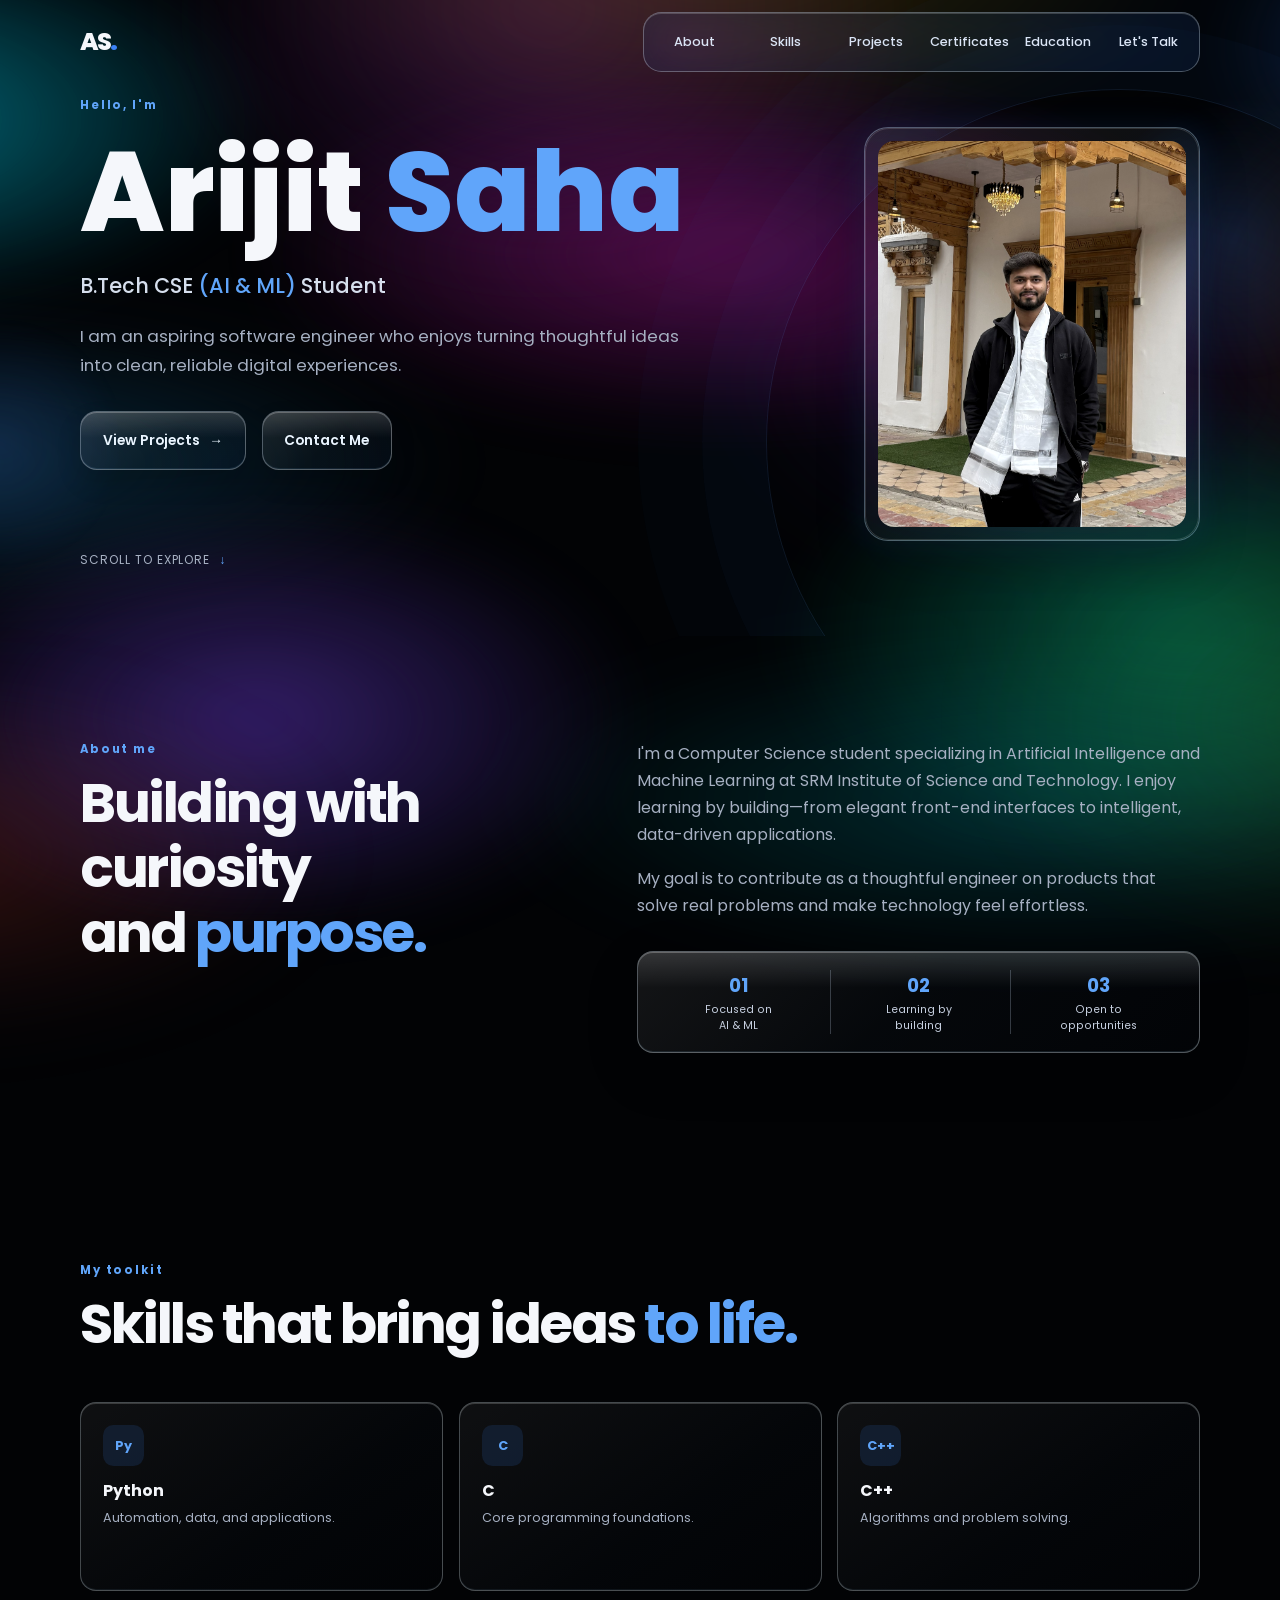
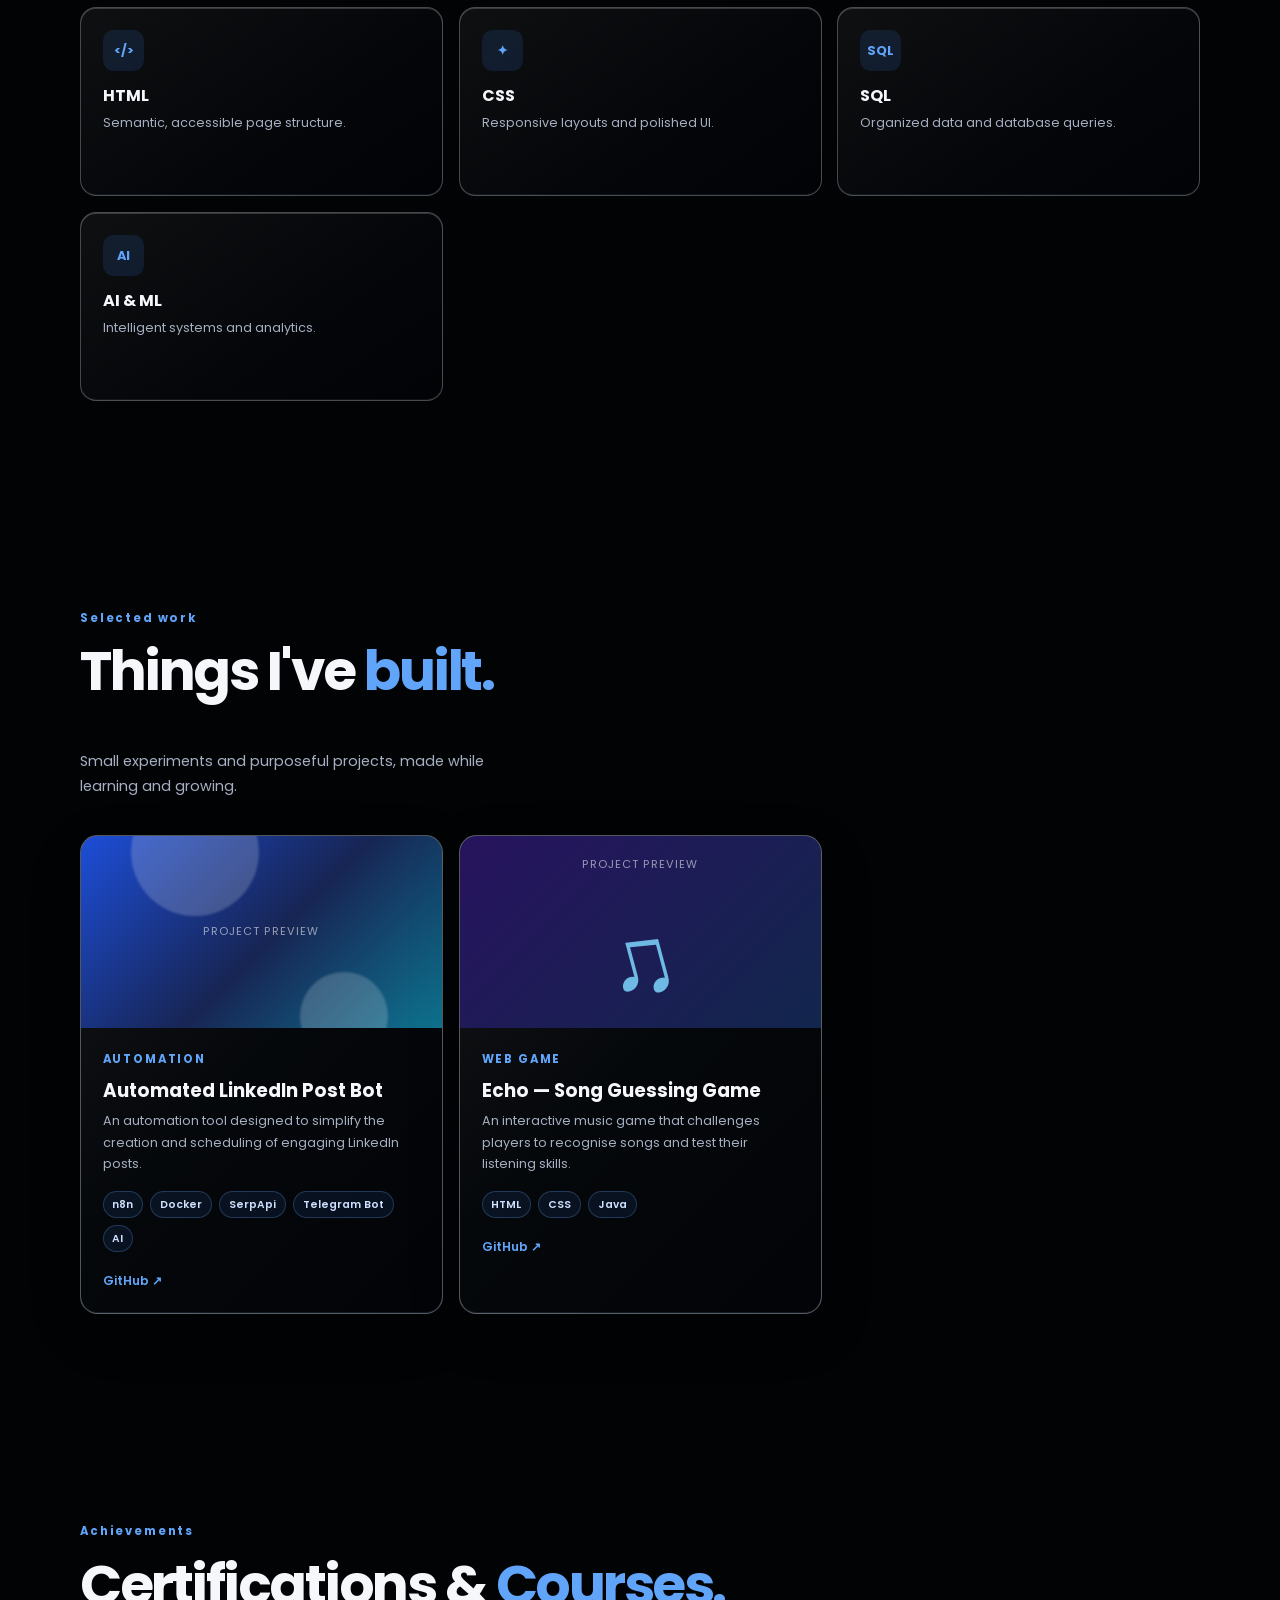
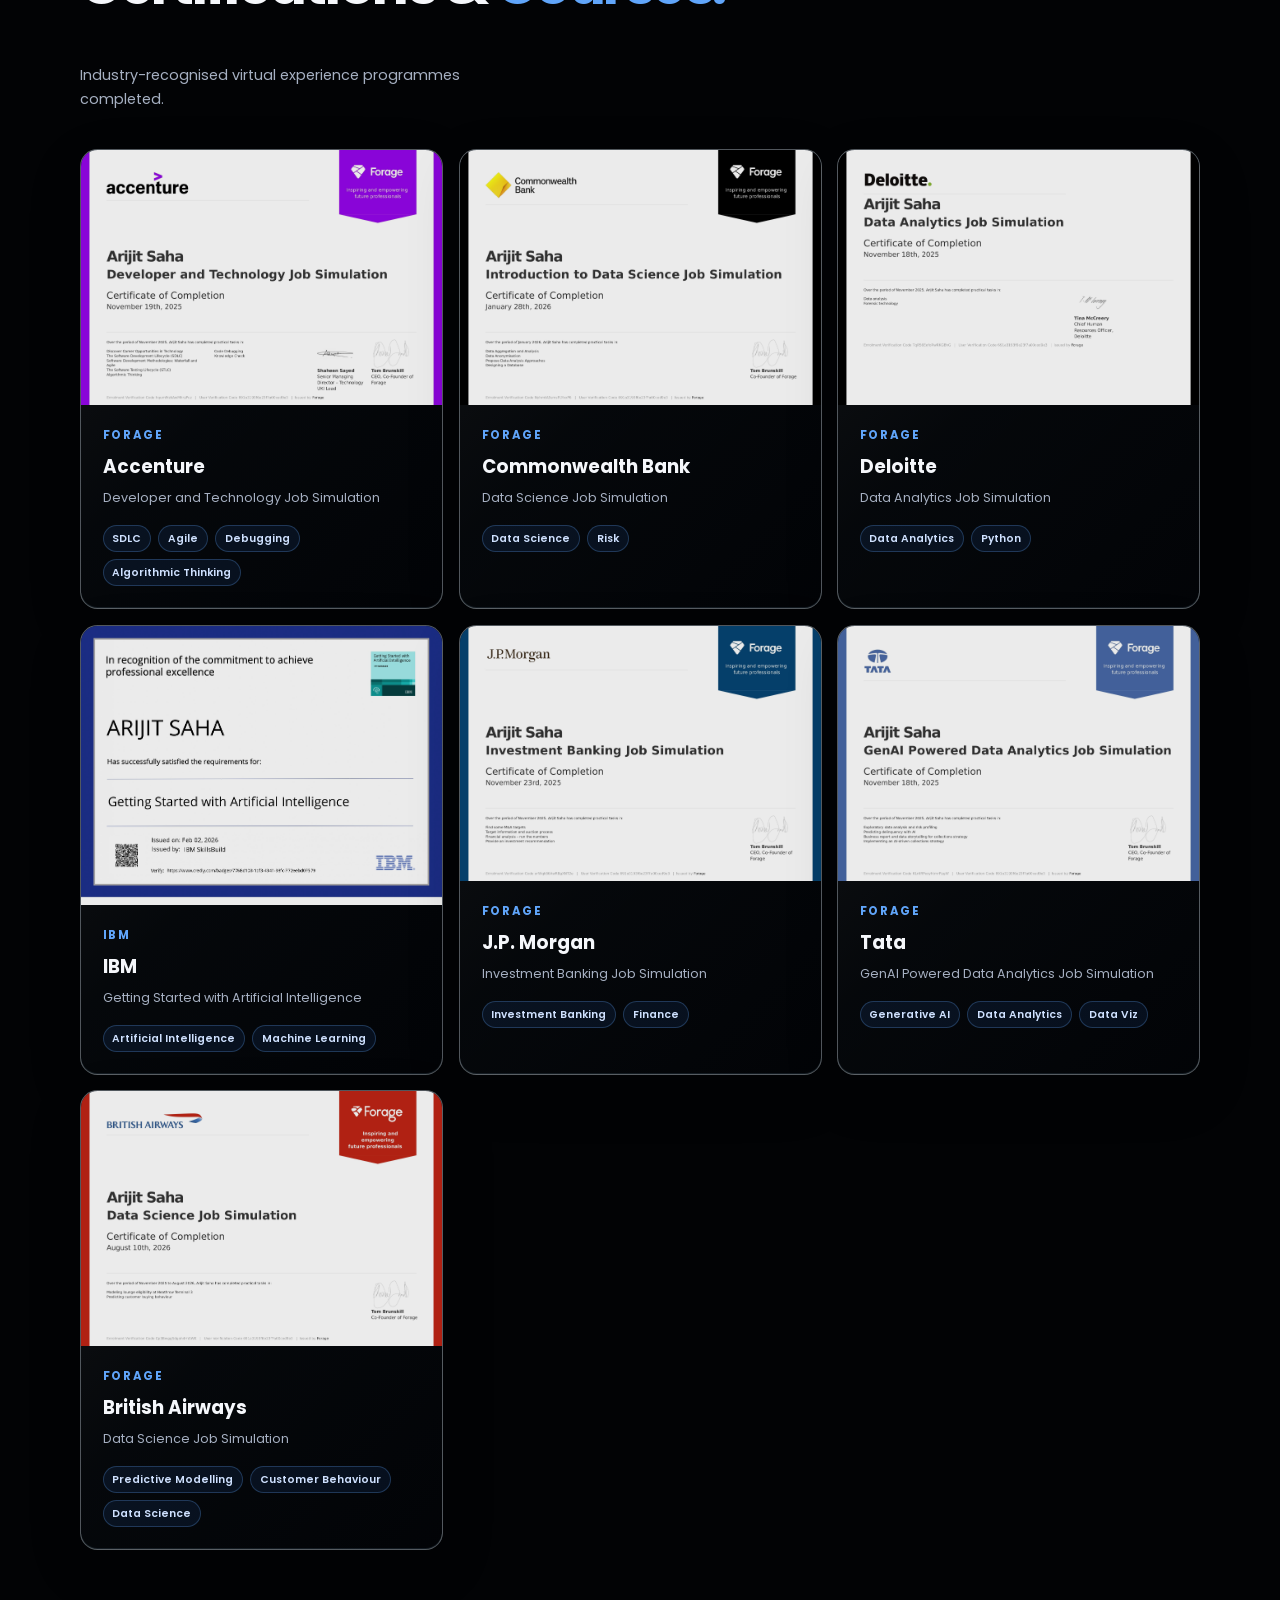
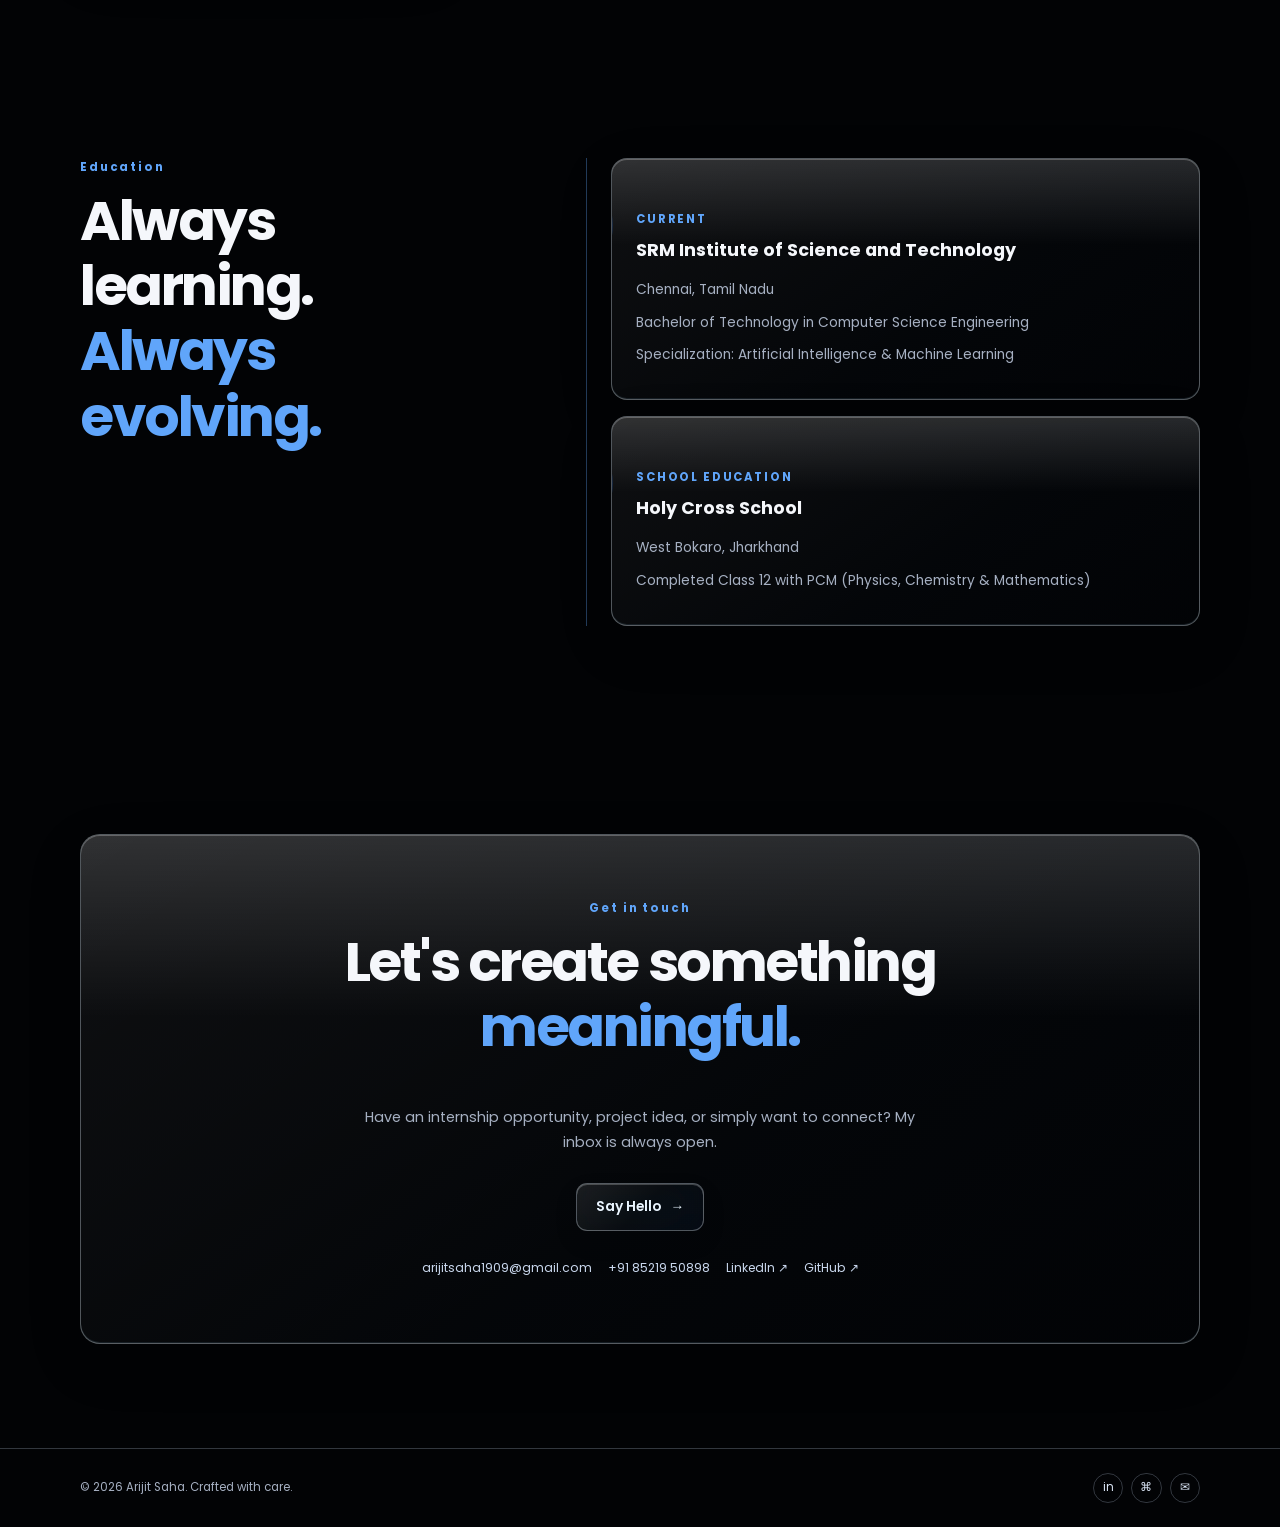
==== commit a40ddab1: "Add British Airways Data Science Job Simulation certificate" ====
--- a/index.html
+++ b/index.html
@@ -269,7 +269,7 @@
 
           <article class="project-card glass-card cert-card" role="button" tabindex="0"
             aria-label="View Tata certificate"
-            onclick="openCert('tata.jpg','Tata Group','GenAI Powered Data Analytics Job Simulation')">
+            onclick="openCert('tata.jpg','Tata','GenAI Powered Data Analytics Job Simulation')">
             <div class="project-image cert-thumb">
               <img src="tata.jpg" alt="Tata GenAI Powered Data Analytics Job Simulation Certificate" loading="lazy">
               <span class="cert-zoom-hint">Click to view ↗</span>
@@ -282,6 +282,25 @@
                 <li>Generative AI</li>
                 <li>Data Analytics</li>
                 <li>Data Viz</li>
+              </ul>
+            </div>
+          </article>
+
+          <article class="project-card glass-card cert-card" role="button" tabindex="0"
+            aria-label="View British Airways certificate"
+            onclick="openCert('britishairways.jpg','British Airways','Data Science Job Simulation')">
+            <div class="project-image cert-thumb">
+              <img src="britishairways.jpg" alt="British Airways Data Science Job Simulation certificate" loading="lazy">
+              <span class="cert-zoom-hint">Click to view ↗</span>
+            </div>
+            <div class="project-body">
+              <p class="project-type">FORAGE</p>
+              <h3>British Airways</h3>
+              <p>Data Science Job Simulation</p>
+              <ul class="project-stack" aria-label="Topics">
+                <li>Predictive Modelling</li>
+                <li>Customer Behaviour</li>
+                <li>Data Science</li>
               </ul>
             </div>
           </article>
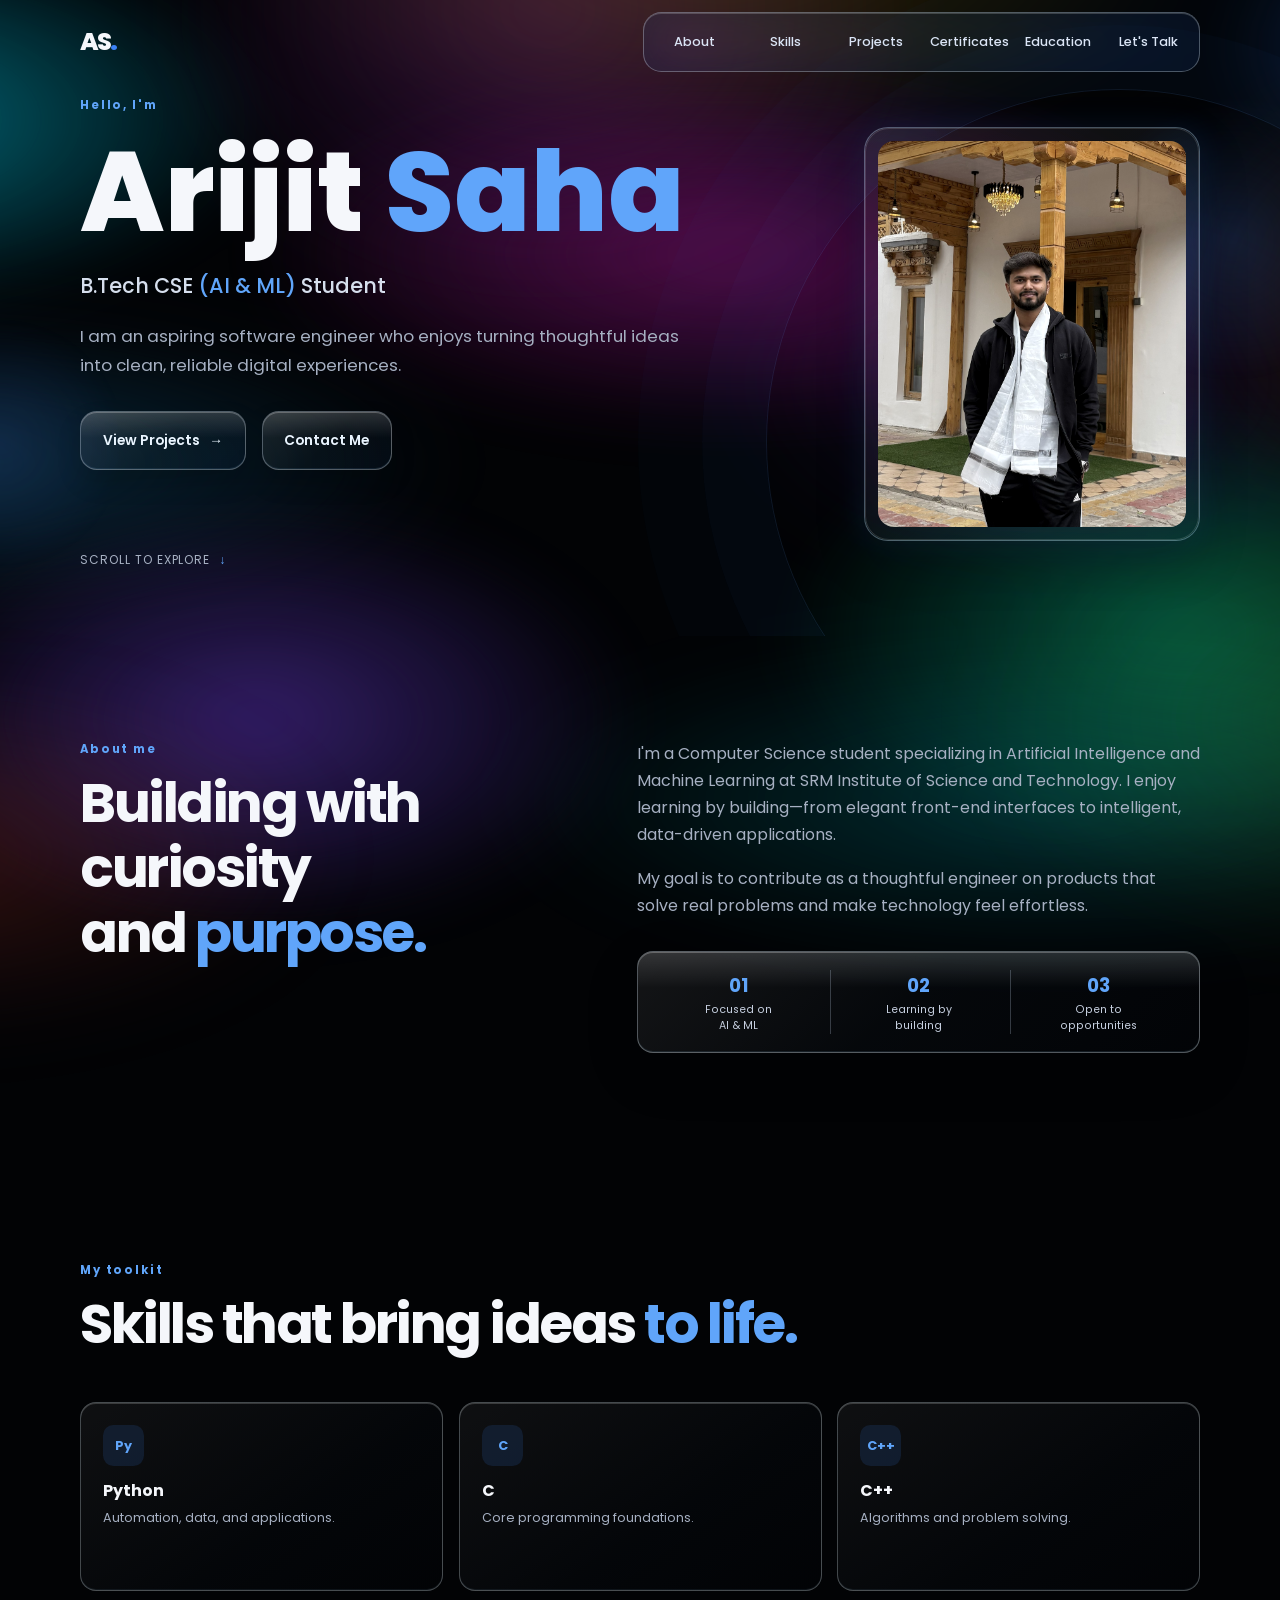
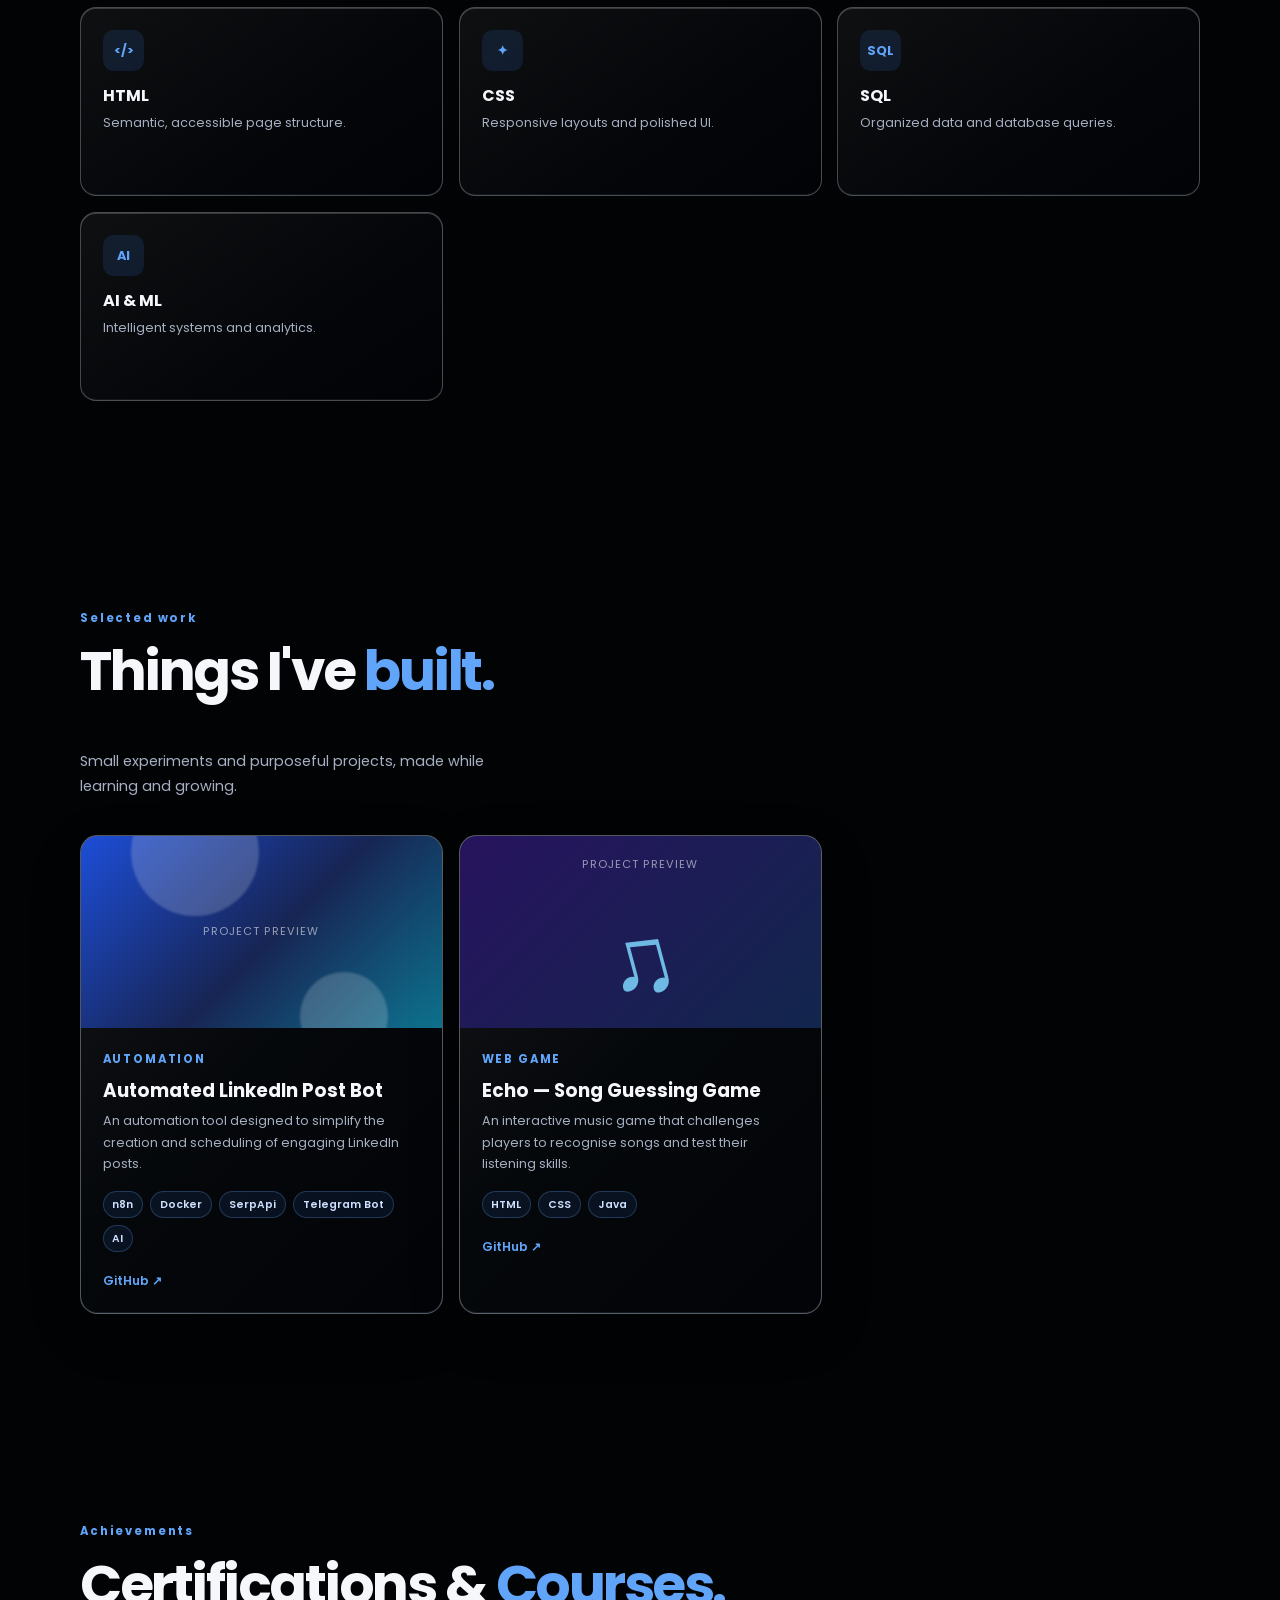
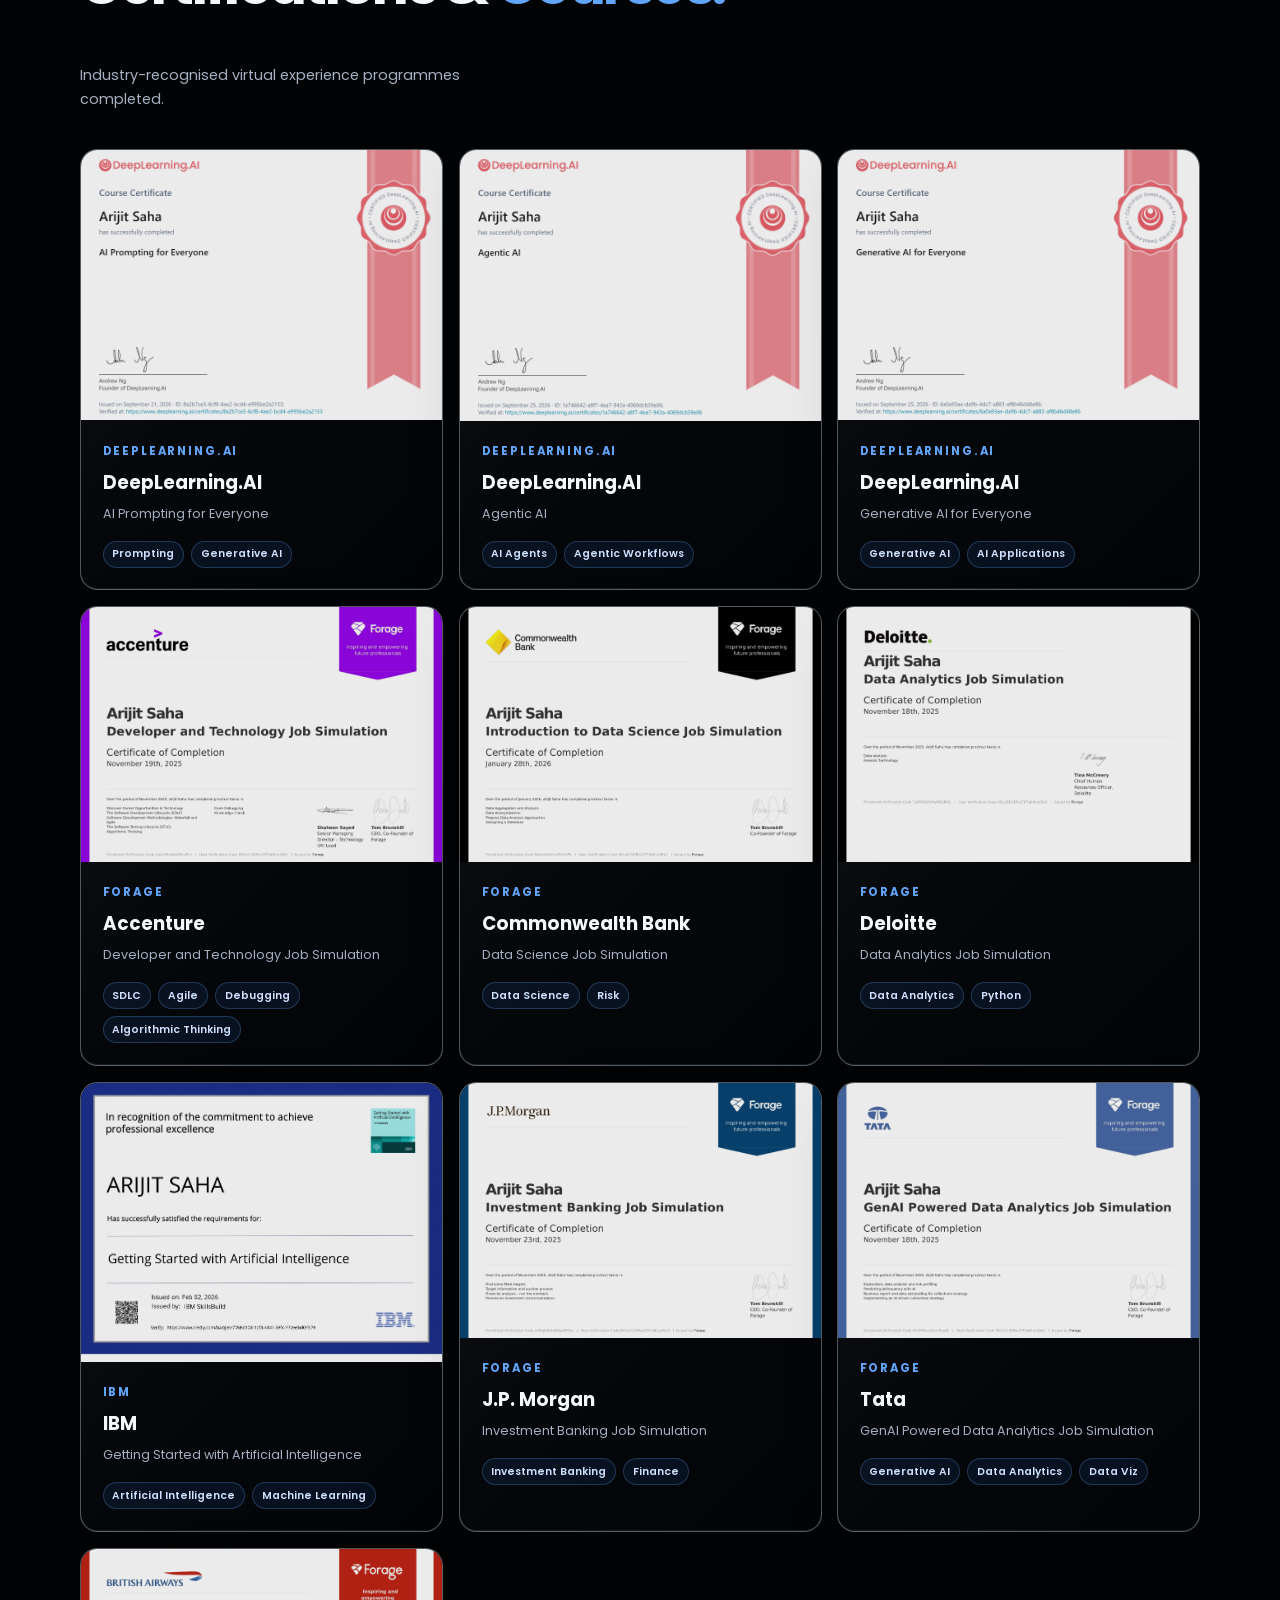
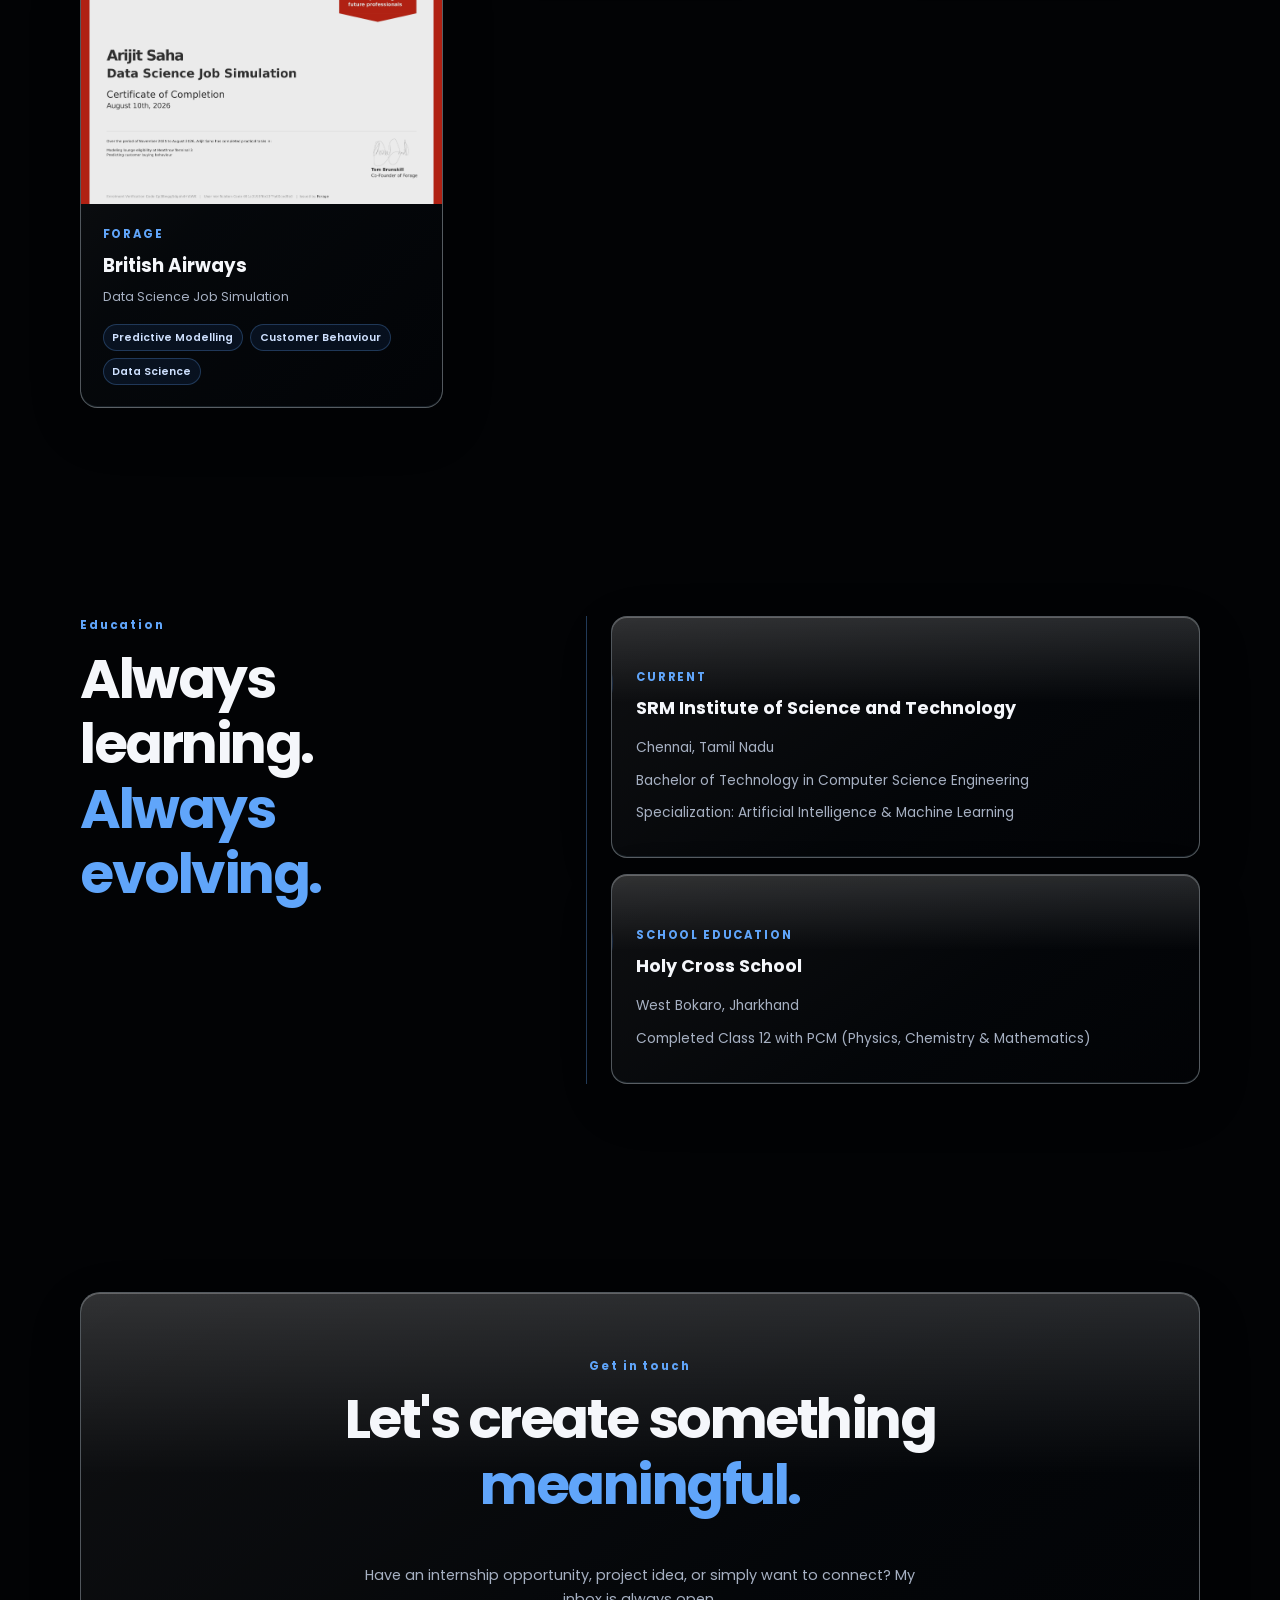
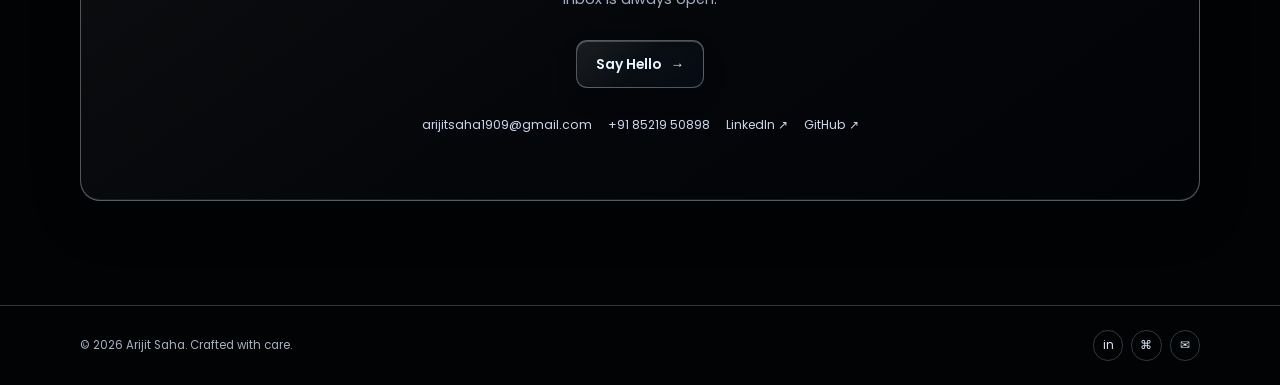
==== commit 98ebf273: "Add files via upload" ====
--- a/index.html
+++ b/index.html
@@ -1,394 +1,502 @@
-<!DOCTYPE html>
-<html lang="en">
-
-<head>
-  <meta charset="UTF-8">
-  <meta name="viewport" content="width=device-width, initial-scale=1.0">
-  <meta name="description" content="Arijit Saha — B.Tech CSE (AI & ML) student portfolio.">
-  <title>Arijit Saha | Portfolio</title>
-  <link rel="preconnect" href="https://fonts.googleapis.com">
-  <link rel="preconnect" href="https://fonts.gstatic.com" crossorigin>
-  <link href="https://fonts.googleapis.com/css2?family=Poppins:wght@400;500;600;700;800&display=swap" rel="stylesheet">
-  <link rel="stylesheet" href="style.css">
-</head>
-
-<body>
-  <header class="site-header">
-    <nav class="navbar container" aria-label="Main navigation">
-      <a class="brand" href="#home" aria-label="Arijit Saha home">AS<span>.</span></a>
-      <input class="nav-toggle" type="checkbox" id="nav-toggle">
-      <label class="nav-toggle-label" for="nav-toggle"><span></span><span></span><span></span><span
-          class="sr-only">Toggle navigation</span></label>
-      <ul class="nav-links">
-        <li><a href="#about">About</a></li>
-        <li><a href="#skills">Skills</a></li>
-        <li><a href="#projects">Projects</a></li>
-        <li><a href="#certifications">Certificates</a></li>
-        <li><a href="#education">Education</a></li>
-        <li><a href="#contact" class="nav-contact">Let's Talk</a></li>
-      </ul>
-    </nav>
-  </header>
-
-  <main>
-    <section class="hero" id="home">
-      <div class="hero-glow glow-one"></div>
-      <div class="hero-glow glow-two"></div>
-      <div class="container hero-content">
-        <div class="hero-copy">
-          <p class="eyebrow">Hello, I'm</p>
-          <h1>Arijit <span>Saha</span></h1>
-          <p class="hero-subtitle">B.Tech CSE <span>(AI &amp; ML)</span> Student</p>
-          <p class="hero-intro">I am an aspiring software engineer who enjoys turning thoughtful ideas into clean,
-            reliable digital experiences.</p>
-          <div class="hero-actions">
-            <a class="button button-primary" href="#projects">View Projects <span aria-hidden="true">→</span></a>
-            <a class="button button-secondary" href="#contact">Contact Me</a>
-          </div>
-          <a class="scroll-cue" href="#about">Scroll to explore <span aria-hidden="true">↓</span></a>
-        </div>
-        <div class="hero-portrait">
-          <img src="arijit-saha.jpg" alt="Arijit Saha">
-        </div>
-      </div>
-    </section>
-
-    <section class="section" id="about">
-      <div class="container split-layout">
-        <div>
-          <p class="eyebrow">About me</p>
-          <h2>Building with curiosity <br>and <span>purpose.</span></h2>
-        </div>
-        <div class="about-copy">
-          <p>I'm a Computer Science student specializing in Artificial Intelligence and Machine Learning at SRM
-            Institute of Science and Technology. I enjoy learning by building—from elegant front-end interfaces to
-            intelligent, data-driven applications.</p>
-          <p>My goal is to contribute as a thoughtful engineer on products that solve real problems and make technology
-            feel effortless.</p>
-          <div class="quick-facts glass-card">
-            <div><strong>01</strong><span>Focused on<br>AI &amp; ML</span></div>
-            <div><strong>02</strong><span>Learning by<br>building</span></div>
-            <div><strong>03</strong><span>Open to<br>opportunities</span></div>
-          </div>
-        </div>
-      </div>
-    </section>
-
-    <section class="section section-muted" id="skills">
-      <div class="container">
-        <div class="section-heading">
-          <p class="eyebrow">My toolkit</p>
-          <h2>Skills that bring ideas <span>to life.</span></h2>
-        </div>
-        <div class="skills-grid">
-          <article class="skill-card"><span class="skill-icon">Py</span>
-            <h3>Python</h3>
-            <p>Automation, data, and applications.</p>
-          </article>
-          <article class="skill-card"><span class="skill-icon">C</span>
-            <h3>C</h3>
-            <p>Core programming foundations.</p>
-          </article>
-          <article class="skill-card"><span class="skill-icon">C++</span>
-            <h3>C++</h3>
-            <p>Algorithms and problem solving.</p>
-          </article>
-          <article class="skill-card"><span class="skill-icon">&lt;/&gt;</span>
-            <h3>HTML</h3>
-            <p>Semantic, accessible page structure.</p>
-          </article>
-          <article class="skill-card"><span class="skill-icon">✦</span>
-            <h3>CSS</h3>
-            <p>Responsive layouts and polished UI.</p>
-          </article>
-          <article class="skill-card"><span class="skill-icon">SQL</span>
-            <h3>SQL</h3>
-            <p>Organized data and database queries.</p>
-          </article>
-          <article class="skill-card"><span class="skill-icon">AI</span>
-            <h3>AI &amp; ML</h3>
-            <p>Intelligent systems and analytics.</p>
-          </article>
-        </div>
-      </div>
-    </section>
-
-    <section class="section" id="projects">
-      <div class="container">
-        <div class="section-heading project-heading">
-          <div>
-            <p class="eyebrow">Selected work</p>
-            <h2>Things I've <span>built.</span></h2>
-          </div>
-          <p>Small experiments and purposeful projects, made while learning and growing.</p>
-        </div>
-        <div class="projects-grid">
-          <article class="project-card glass-card">
-            <div class="project-image project-image-one"><span>Project preview</span><span
-                class="orb orb-a"></span><span class="orb orb-b"></span></div>
-            <div class="project-body">
-              <p class="project-type">AUTOMATION</p>
-              <h3>Automated LinkedIn Post Bot</h3>
-              <p>An automation tool designed to simplify the creation and scheduling of engaging LinkedIn posts.</p>
-              <ul class="project-stack" aria-label="Technologies used">
-                <li>n8n</li>
-                <li>Docker</li>
-                <li>SerpApi</li>
-                <li>Telegram Bot</li>
-                <li>AI</li>
-              </ul>
-              <div class="project-links"><a href="https://github.com/arijittsaha13" target="_blank"
-                  rel="noopener noreferrer" aria-label="Automated LinkedIn Post Bot GitHub">GitHub ↗</a></div>
-            </div>
-          </article>
-          <article class="project-card glass-card">
-            <div class="project-image project-image-two"><span>Project preview</span><span class="chart-line">♫</span>
-            </div>
-            <div class="project-body">
-              <p class="project-type">WEB GAME</p>
-              <h3>Echo — Song Guessing Game</h3>
-              <p>An interactive music game that challenges players to recognise songs and test their listening skills.
-              </p>
-              <ul class="project-stack" aria-label="Technologies used">
-                <li>HTML</li>
-                <li>CSS</li>
-                <li>Java</li>
-              </ul>
-              <div class="project-links"><a href="https://github.com/arijittsaha13/Song-Guessing-Game---ECHO"
-                  target="_blank" rel="noopener noreferrer" aria-label="Echo Song Guessing Game GitHub">GitHub ↗</a>
-              </div>
-            </div>
-          </article>
-        </div>
-      </div>
-    </section>
-
-    <section class="section section-muted" id="certifications">
-      <div class="container">
-        <div class="section-heading project-heading">
-          <div>
-            <p class="eyebrow">Achievements</p>
-            <h2>Certifications &amp; <span>Courses.</span></h2>
-          </div>
-          <p>Industry-recognised virtual experience programmes completed.</p>
-        </div>
+<!DOCTYPE html>
+<html lang="en">
+
+<head>
+  <meta charset="UTF-8">
+  <meta name="viewport" content="width=device-width, initial-scale=1.0">
+
+  <!-- Primary SEO -->
+  <title>Arijit Saha — CSE (AI &amp; ML) Student | Portfolio</title>
+  <meta name="description" content="Arijit Saha is a B.Tech Computer Science Engineering student specialising in Artificial Intelligence and Machine Learning at SRM Institute of Science and Technology. Explore his projects, skills, and certifications.">
+  <meta name="keywords" content="Arijit Saha, Arijit Saha portfolio, Arijit Saha SRM, Arijit Saha AI ML, CSE student portfolio, software engineer, machine learning, artificial intelligence">
+  <meta name="author" content="Arijit Saha">
+  <meta name="robots" content="index, follow">
+  <link rel="canonical" href="https://arijit-saha-portfolio.vercel.app/">
+
+  <!-- Open Graph (Facebook / LinkedIn previews) -->
+  <meta property="og:type" content="website">
+  <meta property="og:url" content="https://arijit-saha-portfolio.vercel.app/">
+  <meta property="og:title" content="Arijit Saha — CSE (AI &amp; ML) Student | Portfolio">
+  <meta property="og:description" content="Arijit Saha is a B.Tech CSE student specialising in AI &amp; ML at SRM Institute of Science and Technology. Aspiring software engineer building elegant, data-driven experiences.">
+  <meta property="og:image" content="https://arijit-saha-portfolio.vercel.app/arijit-saha.jpg">
+  <meta property="og:image:alt" content="Arijit Saha — CSE AI & ML Student">
+  <meta property="og:locale" content="en_IN">
+  <meta property="og:site_name" content="Arijit Saha Portfolio">
+
+  <!-- Twitter Card -->
+  <meta name="twitter:card" content="summary_large_image">
+  <meta name="twitter:title" content="Arijit Saha — CSE (AI &amp; ML) Student | Portfolio">
+  <meta name="twitter:description" content="B.Tech CSE (AI &amp; ML) student at SRM. Aspiring software engineer passionate about building intelligent, data-driven digital experiences.">
+  <meta name="twitter:image" content="https://arijit-saha-portfolio.vercel.app/arijit-saha.jpg">
+
+  <!-- JSON-LD Structured Data (Person schema — helps Google understand who you are) -->
+  <script type="application/ld+json">
+  {
+    "@context": "https://schema.org",
+    "@type": "Person",
+    "name": "Arijit Saha",
+    "url": "https://arijit-saha-portfolio.vercel.app/",
+    "image": "https://arijit-saha-portfolio.vercel.app/arijit-saha.jpg",
+    "jobTitle": "B.Tech CSE (AI & ML) Student",
+    "description": "Arijit Saha is a Computer Science Engineering student specialising in Artificial Intelligence and Machine Learning at SRM Institute of Science and Technology, Chennai. Aspiring software engineer focused on building clean, reliable digital experiences.",
+    "alumniOf": {
+      "@type": "CollegeOrUniversity",
+      "name": "SRM Institute of Science and Technology",
+      "address": {
+        "@type": "PostalAddress",
+        "addressLocality": "Chennai",
+        "addressRegion": "Tamil Nadu",
+        "addressCountry": "IN"
+      }
+    },
+    "knowsAbout": ["Python", "C", "C++", "HTML", "CSS", "SQL", "Artificial Intelligence", "Machine Learning", "Web Development"],
+    "sameAs": [
+      "https://www.linkedin.com/in/arijitsaha13",
+      "https://github.com/arijittsaha13"
+    ],
+    "email": "arijitsaha1909@gmail.com",
+    "telephone": "+918521950898",
+    "nationality": "Indian"
+  }
+  </script>
+
+  <link rel="preconnect" href="https://fonts.googleapis.com">
+  <link rel="preconnect" href="https://fonts.gstatic.com" crossorigin>
+  <link href="https://fonts.googleapis.com/css2?family=Poppins:wght@400;500;600;700;800&display=swap" rel="stylesheet">
+  <link rel="stylesheet" href="style.css">
+</head>
+
+<body>
+  <header class="site-header">
+    <nav class="navbar container" aria-label="Main navigation">
+      <a class="brand" href="#home" aria-label="Arijit Saha home">AS<span>.</span></a>
+      <input class="nav-toggle" type="checkbox" id="nav-toggle">
+      <label class="nav-toggle-label" for="nav-toggle"><span></span><span></span><span></span><span
+          class="sr-only">Toggle navigation</span></label>
+      <ul class="nav-links">
+        <li><a href="#about">About</a></li>
+        <li><a href="#skills">Skills</a></li>
+        <li><a href="#projects">Projects</a></li>
+        <li><a href="#certifications">Certificates</a></li>
+        <li><a href="#education">Education</a></li>
+        <li><a href="#contact" class="nav-contact">Let's Talk</a></li>
+      </ul>
+    </nav>
+  </header>
+
+  <main>
+    <section class="hero" id="home">
+      <div class="hero-glow glow-one"></div>
+      <div class="hero-glow glow-two"></div>
+      <div class="container hero-content">
+        <div class="hero-copy">
+          <p class="eyebrow">Hello, I'm</p>
+          <h1>Arijit <span>Saha</span></h1>
+          <p class="hero-subtitle">B.Tech CSE <span>(AI &amp; ML)</span> Student</p>
+          <p class="hero-intro">I am an aspiring software engineer who enjoys turning thoughtful ideas into clean,
+            reliable digital experiences.</p>
+          <div class="hero-actions">
+            <a class="button button-primary" href="#projects">View Projects <span aria-hidden="true">→</span></a>
+            <a class="button button-secondary" href="#contact">Contact Me</a>
+          </div>
+          <a class="scroll-cue" href="#about">Scroll to explore <span aria-hidden="true">↓</span></a>
+        </div>
+        <div class="hero-portrait">
+          <img src="arijit-saha.jpg" alt="Arijit Saha">
+        </div>
+      </div>
+    </section>
+
+    <section class="section" id="about">
+      <div class="container split-layout">
+        <div>
+          <p class="eyebrow">About me</p>
+          <h2>Building with curiosity <br>and <span>purpose.</span></h2>
+        </div>
+        <div class="about-copy">
+          <p>I'm a Computer Science student specializing in Artificial Intelligence and Machine Learning at SRM
+            Institute of Science and Technology. I enjoy learning by building—from elegant front-end interfaces to
+            intelligent, data-driven applications.</p>
+          <p>My goal is to contribute as a thoughtful engineer on products that solve real problems and make technology
+            feel effortless.</p>
+          <div class="quick-facts glass-card">
+            <div><strong>01</strong><span>Focused on<br>AI &amp; ML</span></div>
+            <div><strong>02</strong><span>Learning by<br>building</span></div>
+            <div><strong>03</strong><span>Open to<br>opportunities</span></div>
+          </div>
+        </div>
+      </div>
+    </section>
+
+    <section class="section section-muted" id="skills">
+      <div class="container">
+        <div class="section-heading">
+          <p class="eyebrow">My toolkit</p>
+          <h2>Skills that bring ideas <span>to life.</span></h2>
+        </div>
+        <div class="skills-grid">
+          <article class="skill-card"><span class="skill-icon">Py</span>
+            <h3>Python</h3>
+            <p>Automation, data, and applications.</p>
+          </article>
+          <article class="skill-card"><span class="skill-icon">C</span>
+            <h3>C</h3>
+            <p>Core programming foundations.</p>
+          </article>
+          <article class="skill-card"><span class="skill-icon">C++</span>
+            <h3>C++</h3>
+            <p>Algorithms and problem solving.</p>
+          </article>
+          <article class="skill-card"><span class="skill-icon">&lt;/&gt;</span>
+            <h3>HTML</h3>
+            <p>Semantic, accessible page structure.</p>
+          </article>
+          <article class="skill-card"><span class="skill-icon">✦</span>
+            <h3>CSS</h3>
+            <p>Responsive layouts and polished UI.</p>
+          </article>
+          <article class="skill-card"><span class="skill-icon">SQL</span>
+            <h3>SQL</h3>
+            <p>Organized data and database queries.</p>
+          </article>
+          <article class="skill-card"><span class="skill-icon">AI</span>
+            <h3>AI &amp; ML</h3>
+            <p>Intelligent systems and analytics.</p>
+          </article>
+        </div>
+      </div>
+    </section>
+
+    <section class="section" id="projects">
+      <div class="container">
+        <div class="section-heading project-heading">
+          <div>
+            <p class="eyebrow">Selected work</p>
+            <h2>Things I've <span>built.</span></h2>
+          </div>
+          <p>Small experiments and purposeful projects, made while learning and growing.</p>
+        </div>
+        <div class="projects-grid">
+          <article class="project-card glass-card">
+            <div class="project-image project-image-one"><span>Project preview</span><span
+                class="orb orb-a"></span><span class="orb orb-b"></span></div>
+            <div class="project-body">
+              <p class="project-type">AUTOMATION</p>
+              <h3>Automated LinkedIn Post Bot</h3>
+              <p>An automation tool designed to simplify the creation and scheduling of engaging LinkedIn posts.</p>
+              <ul class="project-stack" aria-label="Technologies used">
+                <li>n8n</li>
+                <li>Docker</li>
+                <li>SerpApi</li>
+                <li>Telegram Bot</li>
+                <li>AI</li>
+              </ul>
+              <div class="project-links"><a href="https://github.com/arijittsaha13" target="_blank"
+                  rel="noopener noreferrer" aria-label="Automated LinkedIn Post Bot GitHub">GitHub ↗</a></div>
+            </div>
+          </article>
+          <article class="project-card glass-card">
+            <div class="project-image project-image-two"><span>Project preview</span><span class="chart-line">♫</span>
+            </div>
+            <div class="project-body">
+              <p class="project-type">WEB GAME</p>
+              <h3>Echo — Song Guessing Game</h3>
+              <p>An interactive music game that challenges players to recognise songs and test their listening skills.
+              </p>
+              <ul class="project-stack" aria-label="Technologies used">
+                <li>HTML</li>
+                <li>CSS</li>
+                <li>Java</li>
+              </ul>
+              <div class="project-links"><a href="https://github.com/arijittsaha13/Song-Guessing-Game---ECHO"
+                  target="_blank" rel="noopener noreferrer" aria-label="Echo Song Guessing Game GitHub">GitHub ↗</a>
+              </div>
+            </div>
+          </article>
+        </div>
+      </div>
+    </section>
+
+    <section class="section section-muted" id="certifications">
+      <div class="container">
+        <div class="section-heading project-heading">
+          <div>
+            <p class="eyebrow">Achievements</p>
+            <h2>Certifications &amp; <span>Courses.</span></h2>
+          </div>
+          <p>Industry-recognised virtual experience programmes completed.</p>
+        </div>
         <div class="projects-grid cert-grid">
 
           <article class="project-card glass-card cert-card" role="button" tabindex="0"
-            aria-label="View Accenture certificate"
-            onclick="openCert('accenture.jpg','Accenture','Developer and Technology Job Simulation')">
+            aria-label="View DeepLearning.AI AI Prompting for Everyone certificate"
+            onclick="openCert('aiprompting.png','DeepLearning.AI','AI Prompting for Everyone')">
             <div class="project-image cert-thumb">
-              <img src="accenture.jpg" alt="Accenture Developer and Technology Job Simulation Certificate"
-                loading="lazy">
+              <img src="aiprompting.png" alt="DeepLearning.AI AI Prompting for Everyone Certificate" loading="lazy">
               <span class="cert-zoom-hint">Click to view ↗</span>
             </div>
             <div class="project-body">
-              <p class="project-type">FORAGE</p>
-              <h3>Accenture</h3>
-              <p>Developer and Technology Job Simulation</p>
+              <p class="project-type">DEEPLEARNING.AI</p>
+              <h3>DeepLearning.AI</h3>
+              <p>AI Prompting for Everyone</p>
               <ul class="project-stack" aria-label="Topics">
-                <li>SDLC</li>
-                <li>Agile</li>
-                <li>Debugging</li>
-                <li>Algorithmic Thinking</li>
+                <li>Prompting</li>
+                <li>Generative AI</li>
               </ul>
             </div>
           </article>
 
           <article class="project-card glass-card cert-card" role="button" tabindex="0"
-            aria-label="View Commonwealth Bank certificate"
-            onclick="openCert('commonwealthbank.jpg','Commonwealth Bank','Data Science Job Simulation')">
+            aria-label="View DeepLearning.AI Agentic AI certificate"
+            onclick="openCert('agenticai.png','DeepLearning.AI','Agentic AI')">
             <div class="project-image cert-thumb">
-              <img src="commonwealthbank.jpg" alt="Commonwealth Bank Data Science Job Simulation Certificate"
-                loading="lazy">
+              <img src="agenticai.png" alt="DeepLearning.AI Agentic AI Certificate" loading="lazy">
               <span class="cert-zoom-hint">Click to view ↗</span>
             </div>
             <div class="project-body">
-              <p class="project-type">FORAGE</p>
-              <h3>Commonwealth Bank</h3>
-              <p>Data Science Job Simulation</p>
+              <p class="project-type">DEEPLEARNING.AI</p>
+              <h3>DeepLearning.AI</h3>
+              <p>Agentic AI</p>
               <ul class="project-stack" aria-label="Topics">
-                <li>Data Science</li>
-                <li>Risk</li>
+                <li>AI Agents</li>
+                <li>Agentic Workflows</li>
               </ul>
             </div>
           </article>
 
           <article class="project-card glass-card cert-card" role="button" tabindex="0"
-            aria-label="View Deloitte certificate"
-            onclick="openCert('deloitte.jpg','Deloitte','Data Analytics Job Simulation')">
+            aria-label="View DeepLearning.AI Generative AI for Everyone certificate"
+            onclick="openCert('generativeai.png','DeepLearning.AI','Generative AI for Everyone')">
             <div class="project-image cert-thumb">
-              <img src="deloitte.jpg" alt="Deloitte Data Analytics Job SimulationCertificate" loading="lazy">
+              <img src="generativeai.png" alt="DeepLearning.AI Generative AI for Everyone Certificate" loading="lazy">
               <span class="cert-zoom-hint">Click to view ↗</span>
             </div>
             <div class="project-body">
-              <p class="project-type">FORAGE</p>
-              <h3>Deloitte</h3>
-              <p>Data Analytics Job Simulation</p>
+              <p class="project-type">DEEPLEARNING.AI</p>
+              <h3>DeepLearning.AI</h3>
+              <p>Generative AI for Everyone</p>
               <ul class="project-stack" aria-label="Topics">
-                <li>Data Analytics</li>
-                <li>Python</li>
+                <li>Generative AI</li>
+                <li>AI Applications</li>
               </ul>
             </div>
           </article>
 
           <article class="project-card glass-card cert-card" role="button" tabindex="0"
-            aria-label="View IBM certificate" onclick="openCert('ibm.jpg','IBM','Getting Started with Artificial Intelligence')">
-            <div class="project-image cert-thumb">
-              <img src="ibm.jpg" alt="IBM Getting Started with Artificial Intelligence Certificate" loading="lazy">
-              <span class="cert-zoom-hint">Click to view ↗</span>
-            </div>
-            <div class="project-body">
-              <p class="project-type">IBM</p>
-              <h3>IBM</h3>
-              <p>Getting Started with Artificial Intelligence</p>
-              <ul class="project-stack" aria-label="Topics">
-                <li>Artificial Intelligence</li>
-                <li>Machine Learning</li>
-              </ul>
-            </div>
-          </article>
-
-          <article class="project-card glass-card cert-card" role="button" tabindex="0"
-            aria-label="View JPMorgan certificate"
-            onclick="openCert('jpmorgan.jpg','J.P. Morgan','Investment Banking Job Simulation')">
-            <div class="project-image cert-thumb">
-              <img src="jpmorgan.jpg" alt="JP Morgan Investment Banking Job Simulation Certificate" loading="lazy">
-              <span class="cert-zoom-hint">Click to view ↗</span>
-            </div>
-            <div class="project-body">
-              <p class="project-type">FORAGE</p>
-              <h3>J.P. Morgan</h3>
-              <p>Investment Banking Job Simulation</p>
-              <ul class="project-stack" aria-label="Topics">
-                <li>Investment Banking</li>
-                <li>Finance</li>
-              </ul>
-            </div>
-          </article>
-
-          <article class="project-card glass-card cert-card" role="button" tabindex="0"
-            aria-label="View Tata certificate"
-            onclick="openCert('tata.jpg','Tata','GenAI Powered Data Analytics Job Simulation')">
-            <div class="project-image cert-thumb">
-              <img src="tata.jpg" alt="Tata GenAI Powered Data Analytics Job Simulation Certificate" loading="lazy">
-              <span class="cert-zoom-hint">Click to view ↗</span>
-            </div>
-            <div class="project-body">
-              <p class="project-type">FORAGE</p>
-              <h3>Tata</h3>
-              <p>GenAI Powered Data Analytics Job Simulation</p>
-              <ul class="project-stack" aria-label="Topics">
-                <li>Generative AI</li>
-                <li>Data Analytics</li>
-                <li>Data Viz</li>
-              </ul>
-            </div>
-          </article>
-
-          <article class="project-card glass-card cert-card" role="button" tabindex="0"
-            aria-label="View British Airways certificate"
-            onclick="openCert('britishairways.jpg','British Airways','Data Science Job Simulation')">
-            <div class="project-image cert-thumb">
-              <img src="britishairways.jpg" alt="British Airways Data Science Job Simulation certificate" loading="lazy">
-              <span class="cert-zoom-hint">Click to view ↗</span>
-            </div>
-            <div class="project-body">
-              <p class="project-type">FORAGE</p>
-              <h3>British Airways</h3>
-              <p>Data Science Job Simulation</p>
-              <ul class="project-stack" aria-label="Topics">
-                <li>Predictive Modelling</li>
-                <li>Customer Behaviour</li>
-                <li>Data Science</li>
-              </ul>
-            </div>
-          </article>
-
-        </div>
-      </div>
-    </section>
-
-    <!-- Certificate Lightbox -->
-    <div class="cert-lightbox" id="cert-lightbox" role="dialog" aria-modal="true" aria-label="Certificate viewer"
-      onclick="closeCert(event)">
-      <button class="cert-close" aria-label="Close" onclick="closeCert()">✕</button>
-      <div class="cert-lightbox-inner">
-        <img id="cert-lightbox-img" src="" alt="">
-        <div class="cert-lightbox-caption">
-          <p id="cert-lightbox-issuer" class="eyebrow"></p>
-          <p id="cert-lightbox-title"></p>
-        </div>
-      </div>
-    </div>
-
-    <script>
-      function openCert(src, issuer, title) {
-        var lb = document.getElementById('cert-lightbox');
-        document.getElementById('cert-lightbox-img').src = src;
-        document.getElementById('cert-lightbox-img').alt = issuer + ' - ' + title;
-        document.getElementById('cert-lightbox-issuer').textContent = issuer;
-        document.getElementById('cert-lightbox-title').textContent = title;
-        lb.classList.add('active');
-        document.body.style.overflow = 'hidden';
-      }
-      function closeCert(e) {
-        if (!e || e.target === document.getElementById('cert-lightbox') || e.target.classList.contains('cert-close')) {
-          document.getElementById('cert-lightbox').classList.remove('active');
-          document.body.style.overflow = '';
-        }
-      }
-      document.addEventListener('keydown', function (e) { if (e.key === 'Escape') closeCert(); });
-    </script>
-
-    <section class="section section-muted" id="education">
-      <div class="container split-layout education-layout">
-        <div>
-          <p class="eyebrow">Education</p>
-          <h2>Always learning.<br><span>Always evolving.</span></h2>
-        </div>
-        <div class="timeline">
-          <article class="timeline-card glass-card"><span class="timeline-dot"></span>
-            <p class="project-type">CURRENT</p>
-            <h3>SRM Institute of Science and Technology</h3>
-            <p>Chennai, Tamil Nadu</p>
-            <p>Bachelor of Technology in Computer Science Engineering</p>
-            <p class="specialization">Specialization: Artificial Intelligence &amp; Machine Learning</p>
-          </article>
-          <article class="timeline-card glass-card"><span class="timeline-dot"></span>
-            <p class="project-type">SCHOOL EDUCATION</p>
-            <h3>Holy Cross School</h3>
-            <p>West Bokaro, Jharkhand</p>
-            <p class="specialization">Completed Class 12 with PCM (Physics, Chemistry &amp; Mathematics)</p>
-          </article>
-        </div>
-      </div>
-    </section>
-
-    <section class="contact section" id="contact">
-      <div class="container contact-card glass-card">
-        <p class="eyebrow">Get in touch</p>
-        <h2>Let's create something <span>meaningful.</span></h2>
-        <p>Have an internship opportunity, project idea, or simply want to connect? My inbox is always open.</p>
-        <a class="button button-primary" href="mailto:arijitsaha1909@gmail.com">Say Hello <span
-            aria-hidden="true">→</span></a>
-        <div class="contact-links"><a href="mailto:arijitsaha1909@gmail.com">arijitsaha1909@gmail.com</a><a
-            href="tel:+918521950898">+91 85219 50898</a><a href="https://www.linkedin.com/in/arijitsaha13"
-            target="_blank" rel="noopener noreferrer">LinkedIn ↗</a><a href="https://github.com/arijittsaha13"
-            target="_blank" rel="noopener noreferrer">GitHub ↗</a></div>
-      </div>
-    </section>
-  </main>
-
-  <footer class="site-footer">
-    <div class="container">
-      <p>© 2026 Arijit Saha. Crafted with care.</p>
-      <div class="footer-socials"><a href="https://www.linkedin.com/in/arijitsaha13" target="_blank"
-          rel="noopener noreferrer" aria-label="LinkedIn">in</a><a href="https://github.com/arijittsaha13"
-          target="_blank" rel="noopener noreferrer" aria-label="GitHub">⌘</a><a href="mailto:arijitsaha1909@gmail.com"
-          aria-label="Email">✉</a></div>
-    </div>
-  </footer>
-</body>
-
-</html>
+            aria-label="View Accenture certificate"
+            onclick="openCert('accenture.jpg','Accenture','Developer and Technology Job Simulation')">
+            <div class="project-image cert-thumb">
+              <img src="accenture.jpg" alt="Accenture Developer and Technology Job Simulation Certificate"
+                loading="lazy">
+              <span class="cert-zoom-hint">Click to view ↗</span>
+            </div>
+            <div class="project-body">
+              <p class="project-type">FORAGE</p>
+              <h3>Accenture</h3>
+              <p>Developer and Technology Job Simulation</p>
+              <ul class="project-stack" aria-label="Topics">
+                <li>SDLC</li>
+                <li>Agile</li>
+                <li>Debugging</li>
+                <li>Algorithmic Thinking</li>
+              </ul>
+            </div>
+          </article>
+
+          <article class="project-card glass-card cert-card" role="button" tabindex="0"
+            aria-label="View Commonwealth Bank certificate"
+            onclick="openCert('commonwealthbank.jpg','Commonwealth Bank','Data Science Job Simulation')">
+            <div class="project-image cert-thumb">
+              <img src="commonwealthbank.jpg" alt="Commonwealth Bank Data Science Job Simulation Certificate"
+                loading="lazy">
+              <span class="cert-zoom-hint">Click to view ↗</span>
+            </div>
+            <div class="project-body">
+              <p class="project-type">FORAGE</p>
+              <h3>Commonwealth Bank</h3>
+              <p>Data Science Job Simulation</p>
+              <ul class="project-stack" aria-label="Topics">
+                <li>Data Science</li>
+                <li>Risk</li>
+              </ul>
+            </div>
+          </article>
+
+          <article class="project-card glass-card cert-card" role="button" tabindex="0"
+            aria-label="View Deloitte certificate"
+            onclick="openCert('deloitte.jpg','Deloitte','Data Analytics Job Simulation')">
+            <div class="project-image cert-thumb">
+              <img src="deloitte.jpg" alt="Deloitte Data Analytics Job SimulationCertificate" loading="lazy">
+              <span class="cert-zoom-hint">Click to view ↗</span>
+            </div>
+            <div class="project-body">
+              <p class="project-type">FORAGE</p>
+              <h3>Deloitte</h3>
+              <p>Data Analytics Job Simulation</p>
+              <ul class="project-stack" aria-label="Topics">
+                <li>Data Analytics</li>
+                <li>Python</li>
+              </ul>
+            </div>
+          </article>
+
+          <article class="project-card glass-card cert-card" role="button" tabindex="0"
+            aria-label="View IBM certificate" onclick="openCert('ibm.jpg','IBM','Getting Started with Artificial Intelligence')">
+            <div class="project-image cert-thumb">
+              <img src="ibm.jpg" alt="IBM Getting Started with Artificial Intelligence Certificate" loading="lazy">
+              <span class="cert-zoom-hint">Click to view ↗</span>
+            </div>
+            <div class="project-body">
+              <p class="project-type">IBM</p>
+              <h3>IBM</h3>
+              <p>Getting Started with Artificial Intelligence</p>
+              <ul class="project-stack" aria-label="Topics">
+                <li>Artificial Intelligence</li>
+                <li>Machine Learning</li>
+              </ul>
+            </div>
+          </article>
+
+          <article class="project-card glass-card cert-card" role="button" tabindex="0"
+            aria-label="View JPMorgan certificate"
+            onclick="openCert('jpmorgan.jpg','J.P. Morgan','Investment Banking Job Simulation')">
+            <div class="project-image cert-thumb">
+              <img src="jpmorgan.jpg" alt="JP Morgan Investment Banking Job Simulation Certificate" loading="lazy">
+              <span class="cert-zoom-hint">Click to view ↗</span>
+            </div>
+            <div class="project-body">
+              <p class="project-type">FORAGE</p>
+              <h3>J.P. Morgan</h3>
+              <p>Investment Banking Job Simulation</p>
+              <ul class="project-stack" aria-label="Topics">
+                <li>Investment Banking</li>
+                <li>Finance</li>
+              </ul>
+            </div>
+          </article>
+
+          <article class="project-card glass-card cert-card" role="button" tabindex="0"
+            aria-label="View Tata certificate"
+            onclick="openCert('tata.jpg','Tata','GenAI Powered Data Analytics Job Simulation')">
+            <div class="project-image cert-thumb">
+              <img src="tata.jpg" alt="Tata GenAI Powered Data Analytics Job Simulation Certificate" loading="lazy">
+              <span class="cert-zoom-hint">Click to view ↗</span>
+            </div>
+            <div class="project-body">
+              <p class="project-type">FORAGE</p>
+              <h3>Tata</h3>
+              <p>GenAI Powered Data Analytics Job Simulation</p>
+              <ul class="project-stack" aria-label="Topics">
+                <li>Generative AI</li>
+                <li>Data Analytics</li>
+                <li>Data Viz</li>
+              </ul>
+            </div>
+          </article>
+
+          <article class="project-card glass-card cert-card" role="button" tabindex="0"
+            aria-label="View British Airways certificate"
+            onclick="openCert('britishairways.jpg','British Airways','Data Science Job Simulation')">
+            <div class="project-image cert-thumb">
+              <img src="britishairways.jpg" alt="British Airways Data Science Job Simulation certificate" loading="lazy">
+              <span class="cert-zoom-hint">Click to view ↗</span>
+            </div>
+            <div class="project-body">
+              <p class="project-type">FORAGE</p>
+              <h3>British Airways</h3>
+              <p>Data Science Job Simulation</p>
+              <ul class="project-stack" aria-label="Topics">
+                <li>Predictive Modelling</li>
+                <li>Customer Behaviour</li>
+                <li>Data Science</li>
+              </ul>
+            </div>
+          </article>
+
+        </div>
+      </div>
+    </section>
+
+    <!-- Certificate Lightbox -->
+    <div class="cert-lightbox" id="cert-lightbox" role="dialog" aria-modal="true" aria-label="Certificate viewer"
+      onclick="closeCert(event)">
+      <button class="cert-close" aria-label="Close" onclick="closeCert()">✕</button>
+      <div class="cert-lightbox-inner">
+        <img id="cert-lightbox-img" src="" alt="">
+        <div class="cert-lightbox-caption">
+          <p id="cert-lightbox-issuer" class="eyebrow"></p>
+          <p id="cert-lightbox-title"></p>
+        </div>
+      </div>
+    </div>
+
+    <script>
+      function openCert(src, issuer, title) {
+        var lb = document.getElementById('cert-lightbox');
+        document.getElementById('cert-lightbox-img').src = src;
+        document.getElementById('cert-lightbox-img').alt = issuer + ' - ' + title;
+        document.getElementById('cert-lightbox-issuer').textContent = issuer;
+        document.getElementById('cert-lightbox-title').textContent = title;
+        lb.classList.add('active');
+        document.body.style.overflow = 'hidden';
+      }
+      function closeCert(e) {
+        if (!e || e.target === document.getElementById('cert-lightbox') || e.target.classList.contains('cert-close')) {
+          document.getElementById('cert-lightbox').classList.remove('active');
+          document.body.style.overflow = '';
+        }
+      }
+      document.addEventListener('keydown', function (e) { if (e.key === 'Escape') closeCert(); });
+    </script>
+
+    <section class="section section-muted" id="education">
+      <div class="container split-layout education-layout">
+        <div>
+          <p class="eyebrow">Education</p>
+          <h2>Always learning.<br><span>Always evolving.</span></h2>
+        </div>
+        <div class="timeline">
+          <article class="timeline-card glass-card"><span class="timeline-dot"></span>
+            <p class="project-type">CURRENT</p>
+            <h3>SRM Institute of Science and Technology</h3>
+            <p>Chennai, Tamil Nadu</p>
+            <p>Bachelor of Technology in Computer Science Engineering</p>
+            <p class="specialization">Specialization: Artificial Intelligence &amp; Machine Learning</p>
+          </article>
+          <article class="timeline-card glass-card"><span class="timeline-dot"></span>
+            <p class="project-type">SCHOOL EDUCATION</p>
+            <h3>Holy Cross School</h3>
+            <p>West Bokaro, Jharkhand</p>
+            <p class="specialization">Completed Class 12 with PCM (Physics, Chemistry &amp; Mathematics)</p>
+          </article>
+        </div>
+      </div>
+    </section>
+
+    <section class="contact section" id="contact">
+      <div class="container contact-card glass-card">
+        <p class="eyebrow">Get in touch</p>
+        <h2>Let's create something <span>meaningful.</span></h2>
+        <p>Have an internship opportunity, project idea, or simply want to connect? My inbox is always open.</p>
+        <a class="button button-primary" href="mailto:arijitsaha1909@gmail.com">Say Hello <span
+            aria-hidden="true">→</span></a>
+        <div class="contact-links"><a href="mailto:arijitsaha1909@gmail.com">arijitsaha1909@gmail.com</a><a
+            href="tel:+918521950898">+91 85219 50898</a><a href="https://www.linkedin.com/in/arijitsaha13"
+            target="_blank" rel="noopener noreferrer">LinkedIn ↗</a><a href="https://github.com/arijittsaha13"
+            target="_blank" rel="noopener noreferrer">GitHub ↗</a></div>
+      </div>
+    </section>
+  </main>
+
+  <footer class="site-footer">
+    <div class="container">
+      <p>© 2026 Arijit Saha. Crafted with care.</p>
+      <div class="footer-socials"><a href="https://www.linkedin.com/in/arijitsaha13" target="_blank"
+          rel="noopener noreferrer" aria-label="LinkedIn">in</a><a href="https://github.com/arijittsaha13"
+          target="_blank" rel="noopener noreferrer" aria-label="GitHub">⌘</a><a href="mailto:arijitsaha1909@gmail.com"
+          aria-label="Email">✉</a></div>
+    </div>
+  </footer>
+</body>
+
+</html>
--- a/style.css
+++ b/style.css
@@ -1,156 +1,156 @@
-/* ---------- Design tokens & base ---------- */
-:root { --bg:#020305; --surface:#101827; --surface-light:rgba(20,32,51,.30); --text:#f5f7fb; --muted:#a6b0c2; --accent:#3B82F6; --accent-bright:#60a5fa; --border:rgba(213,229,255,.23); --shadow:0 18px 55px rgba(0,0,0,.18); }
-* { box-sizing:border-box; }
-html { scroll-behavior:smooth; scroll-padding-top:5rem; }
-/* A slim crystal scrollbar remains visible while moving through the portfolio. */
-html { scrollbar-width:thin; scrollbar-color:rgba(169,218,255,.62) transparent; }
-::-webkit-scrollbar { width:.8rem; }
-::-webkit-scrollbar-track { background:rgba(4,10,21,.32); }
-::-webkit-scrollbar-thumb { min-height:4rem; border:3px solid transparent; border-radius:999px; background:linear-gradient(180deg,rgba(229,248,255,.78),rgba(96,165,250,.48)); background-clip:padding-box; box-shadow:inset 0 0 0 1px rgba(255,255,255,.32),0 0 14px rgba(96,165,250,.24); }
-::-webkit-scrollbar-thumb:hover { background:linear-gradient(180deg,rgba(243,252,255,.92),rgba(96,165,250,.72)); background-clip:padding-box; }
-/* San Francisco is supplied by Apple devices; fallbacks keep a native system look on other platforms. */
-body { position:relative; isolation:isolate; margin:0; overflow-x:hidden; color:var(--text); background:var(--bg); font-family:"Poppins",sans-serif; line-height:1.7; }
-/* A slow-moving, full-page blue-black gradient creates depth without competing with content. */
-/* Layered colour currents create a continuous liquid-splash backdrop over black. */
-body::before { position:fixed; z-index:0; inset:-18%; content:""; pointer-events:none; opacity:.88; background:radial-gradient(ellipse 34% 22% at 4% 23%,rgba(0,202,255,.58),transparent 72%),radial-gradient(ellipse 30% 24% at 28% 72%,rgba(118,80,255,.45),transparent 73%),radial-gradient(ellipse 37% 20% at 55% 34%,rgba(255,50,184,.34),transparent 74%),radial-gradient(ellipse 32% 26% at 81% 65%,rgba(0,239,186,.35),transparent 72%),radial-gradient(ellipse 25% 20% at 100% 17%,rgba(71,126,255,.42),transparent 70%); filter:blur(28px) saturate(148%); mix-blend-mode:screen; animation:liquid-current-one 8s ease-in-out infinite alternate; will-change:transform; transform:translateZ(0); }
-body::after { position:fixed; z-index:0; inset:-22%; content:""; pointer-events:none; opacity:.58; background:radial-gradient(ellipse 42% 16% at 10% 51%,rgba(76,168,255,.42),transparent 72%),radial-gradient(ellipse 28% 31% at 45% 16%,rgba(182,73,255,.36),transparent 74%),radial-gradient(ellipse 40% 17% at 72% 77%,rgba(0,218,255,.31),transparent 74%),radial-gradient(ellipse 25% 26% at 96% 38%,rgba(255,125,68,.28),transparent 72%); filter:blur(34px) saturate(158%); mix-blend-mode:screen; animation:liquid-current-two 10s ease-in-out infinite alternate; will-change:transform; transform:translateZ(0); }
-body > header,body > main,body > footer { position:relative; z-index:1; }
-main::before { position:fixed; z-index:-1; inset:-25%; content:""; pointer-events:none; opacity:.43; background:radial-gradient(ellipse 30% 18% at 12% 80%,rgba(255,97,89,.46),transparent 74%),radial-gradient(ellipse 34% 20% at 54% 13%,rgba(255,208,71,.38),transparent 74%),radial-gradient(ellipse 28% 24% at 88% 70%,rgba(157,255,108,.26),transparent 74%),radial-gradient(ellipse 25% 20% at 72% 45%,rgba(114,79,255,.30),transparent 74%); filter:blur(36px) saturate(165%); mix-blend-mode:screen; animation:liquid-current-three 12s ease-in-out infinite alternate; will-change:transform; transform:translateZ(0); }
-a { color:inherit; text-decoration:none; } h1,h2,h3,p { margin-top:0; } h1,h2,h3 { line-height:1.18; } h2 { font-size:clamp(2rem,6vw,3.45rem); letter-spacing:-.045em; } h2 span,h1 span { color:var(--accent-bright); } .container { width:min(1120px,calc(100% - 2.5rem)); margin:auto; } .section { padding:5.5rem 0; scroll-margin-top:5rem; } .section-muted { background:linear-gradient(115deg,rgba(20,31,49,.7),rgba(8,13,24,.4)); } .eyebrow,.project-type { margin-bottom:.65rem; color:var(--accent-bright); font-size:.72rem; font-weight:700; letter-spacing:.16em; }
-
-/* ---------- Navigation (CSS-only mobile menu) ---------- */
-.site-header { position:absolute; z-index:10; top:0; width:100%; } .navbar { position:relative; display:flex; min-height:5.25rem; align-items:center; justify-content:space-between; } .brand { font-size:1.55rem; font-weight:800; letter-spacing:-.09em; } .brand span { color:var(--accent); } .nav-toggle { position:absolute; opacity:0; } .nav-toggle-label { z-index:2; display:grid; width:2.6rem; gap:5px; cursor:pointer; } .nav-toggle-label span:not(.sr-only) { display:block; height:2px; background:var(--text); border-radius:5px; transition:.25s ease; } .sr-only { position:absolute; width:1px; height:1px; overflow:hidden; clip:rect(0,0,0,0); } .nav-links { position:absolute; top:4.7rem; right:0; left:0; display:none; padding:1rem; margin:0; list-style:none; text-align:center; background:rgba(10,16,28,.96); border:1px solid var(--border); border-radius:1rem; backdrop-filter:blur(14px); } .nav-links li + li { margin-top:.35rem; } .nav-links a { display:block; padding:.65rem 1rem; color:#dbe5f6; font-size:.9rem; font-weight:500; } .nav-links a:hover { color:white; } .nav-toggle:checked ~ .nav-links { display:block; } .nav-toggle:checked + .nav-toggle-label span:nth-child(1) { transform:translateY(7px) rotate(45deg); } .nav-toggle:checked + .nav-toggle-label span:nth-child(2) { opacity:0; } .nav-toggle:checked + .nav-toggle-label span:nth-child(3) { transform:translateY(-7px) rotate(-45deg); }
-
-/* ---------- Hero ---------- */
-.hero { position:relative; display:grid; min-height:100svh; place-items:center; overflow:hidden; isolation:isolate; } .hero::after { position:absolute; z-index:-1; right:-15%; bottom:-25%; width:55vw; height:55vw; content:""; border:1px solid rgba(96,165,250,.13); border-radius:50%; box-shadow:0 0 0 4rem rgba(59,130,246,.025),0 0 0 8rem rgba(59,130,246,.02); } .hero-content { padding-top:7rem; padding-bottom:4rem; } .hero h1 { margin-bottom:.6rem; font-size:clamp(3.3rem,14vw,7rem); font-weight:800; letter-spacing:-.075em; } .hero-subtitle { margin-bottom:1.2rem; color:#d6dfed; font-size:clamp(1rem,3vw,1.3rem); font-weight:500; } .hero-subtitle span { color:var(--accent-bright); } .hero-intro { max-width:38rem; color:var(--muted); font-size:1rem; } .hero-actions { display:flex; flex-wrap:wrap; gap:.8rem; margin-top:2rem; } .button { display:inline-flex; align-items:center; justify-content:center; gap:.6rem; min-height:3rem; padding:.7rem 1.2rem; border:1px solid transparent; border-radius:.7rem; font-size:.86rem; font-weight:600; transition:transform .25s,box-shadow .25s,background .25s; } .button:hover { transform:translateY(-3px); } .button-primary { color:white; background:var(--accent); box-shadow:0 8px 22px rgba(59,130,246,.25); } .button-primary:hover { background:#2874e8; box-shadow:0 12px 27px rgba(59,130,246,.36); } .button-secondary { border-color:var(--border); background:rgba(255,255,255,.03); } .button-secondary:hover { border-color:rgba(96,165,250,.5); background:rgba(59,130,246,.1); } .scroll-cue { display:inline-flex; gap:.55rem; margin-top:5rem; color:var(--muted); font-size:.75rem; letter-spacing:.08em; text-transform:uppercase; } .scroll-cue span { color:var(--accent-bright); animation:bob 1.8s infinite; } .hero-glow { position:absolute; z-index:-1; border-radius:50%; filter:blur(2px); } .glow-one { top:15%; right:-6rem; width:18rem; height:18rem; background:radial-gradient(circle,rgba(59,130,246,.18),transparent 70%); } .glow-two { bottom:10%; left:-8rem; width:16rem; height:16rem; background:radial-gradient(circle,rgba(90,116,255,.11),transparent 70%); }
-
-/* ---------- Content cards & grids ---------- */
-.split-layout { display:grid; gap:2.2rem; } .about-copy { color:var(--muted); } .about-copy p + p { margin-top:1rem; } .glass-card { border:1px solid var(--border); background:var(--surface-light); box-shadow:var(--shadow); backdrop-filter:blur(14px); } .quick-facts { display:grid; grid-template-columns:repeat(3,1fr); gap:.2rem; padding:1.15rem .8rem; margin-top:2rem; border-radius:1rem; } .quick-facts div { display:grid; justify-items:center; text-align:center; } .quick-facts div + div { border-left:1px solid var(--border); } .quick-facts strong { color:var(--accent-bright); font-size:1.15rem; } .quick-facts span { color:#c5cede; font-size:.67rem; line-height:1.5; } .section-heading { margin-bottom:2.3rem; } .skills-grid,.projects-grid { display:grid; gap:1rem; } .skill-card { min-height:11.8rem; padding:1.4rem; border:1px solid var(--border); border-radius:1rem; background:rgba(255,255,255,.018); transition:transform .25s,border-color .25s,background .25s; } .skill-card:hover { transform:translateY(-5px); border-color:rgba(96,165,250,.5); background:rgba(59,130,246,.08); } .skill-icon { display:grid; width:2.55rem; height:2.55rem; place-items:center; margin-bottom:1rem; color:var(--accent-bright); border-radius:.65rem; background:rgba(59,130,246,.13); font-size:.8rem; font-weight:700; } .skill-card h3 { margin-bottom:.4rem; font-size:1rem; } .skill-card p,.project-body>p:not(.project-type) { color:var(--muted); font-size:.79rem; line-height:1.7; } .project-heading>p { max-width:26rem; margin:1rem 0 0; color:var(--muted); font-size:.9rem; } .project-card { overflow:hidden; border-radius:1.1rem; transition:transform .28s,border-color .28s; } .project-card:hover { transform:translateY(-7px); border-color:rgba(96,165,250,.5); } .project-image { position:relative; display:grid; min-height:12rem; place-items:center; overflow:hidden; color:rgba(255,255,255,.55); background:#17233a; font-size:.7rem; letter-spacing:.1em; text-transform:uppercase; } .project-image-one { background:linear-gradient(135deg,#1d4ed8,#172554 53%,#0e7490); } .project-image-two { background:linear-gradient(135deg,#27135e,#12264d); } .project-image-three { background:linear-gradient(135deg,#102a43,#12405c); } .orb { position:absolute; border-radius:50%; background:rgba(255,255,255,.19); filter:blur(1px); } .orb-a { width:8rem; height:8rem; top:-3rem; left:14%; } .orb-b { width:5.5rem; height:5.5rem; right:15%; bottom:-2rem; } .chart-line,.code-mark { color:rgba(126,214,255,.85); font-size:6rem; line-height:1; transform:rotate(-15deg); } .code-mark { font-size:3.2rem; transform:none; } .project-body { padding:1.35rem; } .project-body h3 { margin-bottom:.55rem; font-size:1.15rem; } .project-links { display:flex; gap:1.1rem; margin-top:1.15rem; } .project-links a { color:var(--accent-bright); font-size:.75rem; font-weight:600; } .project-links a:hover { color:white; }
-
-/* ---------- Education, contact & footer ---------- */
-.education-layout { align-items:start; } .timeline { position:relative; padding-left:1.5rem; border-left:1px solid rgba(96,165,250,.35); } .timeline-card { position:relative; padding:1.5rem; border-radius:1rem; } .timeline-dot { position:absolute; top:1.8rem; left:-1.92rem; width:.78rem; height:.78rem; border:2px solid var(--bg); border-radius:50%; background:var(--accent-bright); box-shadow:0 0 0 4px rgba(59,130,246,.2); } .timeline-card h3 { font-size:1.1rem; } .timeline-card>p:not(.project-type) { margin-bottom:.55rem; color:var(--muted); font-size:.86rem; } .timeline-card .specialization { margin:0; color:#d3e3fc; } .contact { padding-top:5.5rem; padding-bottom:5.5rem; } .contact-card { padding:2.3rem 1.5rem; border-radius:1.25rem; background:linear-gradient(125deg,rgba(22,47,90,.78),rgba(15,24,39,.82)); text-align:center; } .contact-card h2 { max-width:45rem; margin-right:auto; margin-left:auto; } .contact-card>p:not(.eyebrow) { max-width:37rem; margin:1rem auto 1.8rem; color:var(--muted); font-size:.9rem; } .contact-links { display:flex; flex-wrap:wrap; justify-content:center; gap:.6rem 1rem; margin-top:1.7rem; color:#c9d7ed; font-size:.76rem; } .contact-links a:hover { color:var(--accent-bright); } .site-footer { border-top:1px solid var(--border); } .site-footer .container { display:flex; flex-wrap:wrap; align-items:center; justify-content:space-between; gap:1rem; padding-top:1.5rem; padding-bottom:1.5rem; } .site-footer p { margin:0; color:var(--muted); font-size:.72rem; } .footer-socials { display:flex; gap:.5rem; } .footer-socials a { display:grid; width:1.9rem; height:1.9rem; place-items:center; color:#dce7f8; border:1px solid var(--border); border-radius:50%; font-size:.72rem; transition:.2s; } .footer-socials a:hover { color:white; border-color:var(--accent); background:var(--accent); }
-@keyframes bob { 50% { transform:translateY(5px); } }
-@keyframes background-drift { 0% { background-position:0% 18%; transform:scale(1) translate3d(-1.5%,-1%,0); } 35% { background-position:78% 40%; transform:scale(1.08) translate3d(2%,1.5%,0); } 68% { background-position:35% 100%; transform:scale(1.03) translate3d(-1%,2%,0); } 100% { background-position:100% 68%; transform:scale(1.09) translate3d(1.5%,-1.5%,0); } }
-@keyframes liquid-current-one { 0% { transform:translate3d(-9%,-3%,0) scale(1.03) rotate(-2deg); } 35% { transform:translate3d(4%,4%,0) scale(1.10) rotate(2deg); } 70% { transform:translate3d(12%,-2%,0) scale(1.05) rotate(-1deg); } 100% { transform:translate3d(20%,4%,0) scale(1.12) rotate(2deg); } }
-@keyframes liquid-current-two { 0% { transform:translate3d(15%,3%,0) scale(1.08) rotate(2deg); } 40% { transform:translate3d(3%,-5%,0) scale(1.13) rotate(-2deg); } 72% { transform:translate3d(-8%,4%,0) scale(1.05) rotate(1deg); } 100% { transform:translate3d(-16%,-3%,0) scale(1.10) rotate(-2deg); } }
-@keyframes liquid-current-three { 0% { transform:translate3d(-14%,3%,0) scale(1.04) rotate(-2deg); } 48% { transform:translate3d(2%,-4%,0) scale(1.13) rotate(2deg); } 100% { transform:translate3d(17%,4%,0) scale(1.07) rotate(-1deg); } }
-
-/* Respect visitors who prefer reduced movement. */
-@media (prefers-reduced-motion: reduce) { *,*::before,*::after { scroll-behavior:auto !important; animation-duration:.01ms !important; animation-iteration-count:1 !important; transition-duration:.01ms !important; } }
-
-/* ---------- Scroll performance ---------- */
-/* Isolate the hero from the rest of the stacking context so the browser can skip repainting it when scrolling. */
-.hero { contain: layout style; }
-/* Promote card hover transforms to their own layer to avoid layout recalculation. */
-.skill-card,.project-card,.timeline-card { will-change: transform; }
-
-/* ---------- Larger screens ---------- */
-@media (min-width: 620px) { .section { padding:6.5rem 0; } .skills-grid { grid-template-columns:repeat(2,1fr); } .projects-grid { grid-template-columns:repeat(2,1fr); } .project-heading { display:flex; align-items:end; justify-content:space-between; gap:2rem; } .project-heading>p { margin:0 0 .3rem; } .contact-card { padding:4rem 2rem; } }
-
-/* Keep the projects introduction directly beneath its heading. */
-@media (min-width: 620px) { .project-heading { display:block; } .project-heading>p { margin:1rem 0 0; } }
-@media (min-width: 820px) { .nav-toggle,.nav-toggle-label { display:none; } .nav-links { position:static; display:flex; align-items:center; gap:1.25rem; padding:0; border:0; background:transparent; backdrop-filter:none; } .nav-links li + li { margin:0; } .nav-links a { padding:0; font-size:.8rem; } .nav-contact { padding:.55rem .9rem !important; border:1px solid rgba(96,165,250,.55); border-radius:.55rem; color:var(--accent-bright) !important; } .nav-contact:hover { background:rgba(59,130,246,.13); } .hero-content { padding-top:6rem; } .hero-intro { font-size:1.05rem; } .split-layout { grid-template-columns:.9fr 1.1fr; gap:6rem; } .skills-grid { grid-template-columns:repeat(3,1fr); } .projects-grid { grid-template-columns:repeat(3,1fr); } .education-layout { grid-template-columns:.8fr 1.2fr; } }
-
-/* On wide screens, let the next section follow the hero content without a blank full-screen remainder. */
-@media (min-width: 820px) { .hero { min-height:auto; } }
-
-/* Personal content refinements. */
-.timeline-card + .timeline-card { margin-top:1rem; }
-.projects-grid.projects-grid-single { grid-template-columns:minmax(0,380px); }
-
-/* Compact technology labels on each project card. */
-.project-stack { display:flex; flex-wrap:wrap; gap:.45rem; padding:0; margin:1.05rem 0 0; list-style:none; }
-.project-stack li { padding:.22rem .55rem; color:#cfe1ff; border:1px solid rgba(96,165,250,.26); border-radius:999px; background:rgba(59,130,246,.09); font-size:.66rem; font-weight:600; }
-
-/* Give the primary name mark a little more breathing room. */
-.hero h1 { letter-spacing:0; }
-
-/* Liquid-glass surfaces: transparent, softly blurred, and edged with light. */
-.section-muted { background:transparent; }
-.glass-card { position:relative; overflow:hidden; border-color:rgba(232,246,255,.34); background:linear-gradient(135deg,rgba(255,255,255,.13),rgba(160,210,255,.055) 45%,rgba(72,131,224,.025)); box-shadow:0 18px 55px rgba(0,0,0,.13),inset 0 1px 0 rgba(255,255,255,.25),inset 0 -1px 0 rgba(155,209,255,.10); backdrop-filter:blur(30px) saturate(165%); }
-.glass-card::before { position:absolute; z-index:0; top:0; right:0; left:0; height:36%; content:""; pointer-events:none; background:linear-gradient(180deg,rgba(255,255,255,.14),rgba(255,255,255,0)); }
-.glass-card > * { position:relative; z-index:1; }
-.skill-card { position:relative; overflow:hidden; border-color:rgba(232,246,255,.28); background:linear-gradient(145deg,rgba(255,255,255,.095),rgba(137,197,255,.032) 60%,rgba(69,113,187,.012)); box-shadow:inset 0 1px 0 rgba(255,255,255,.18),inset 0 -1px 0 rgba(155,209,255,.07); backdrop-filter:blur(23px) saturate(155%); }
-.skill-card:hover { border-color:rgba(186,225,255,.7); background:linear-gradient(145deg,rgba(212,238,255,.16),rgba(65,135,240,.055)); }
-.contact-card { background:linear-gradient(125deg,rgba(198,230,255,.12),rgba(86,137,224,.075) 48%,rgba(15,24,39,.07)); }
-.nav-links { border-color:rgba(232,246,255,.28); background:rgba(18,39,70,.34); box-shadow:inset 0 1px 0 rgba(255,255,255,.16); backdrop-filter:blur(28px) saturate(160%); }
-
-/* Hero actions use the same clear liquid-glass language as the navigation. */
-.hero-actions { gap:1rem; }
-.hero-actions .button { position:relative; min-height:3.65rem; padding:.8rem 1.35rem; overflow:hidden; color:#eaf5ff; border:1px solid rgba(232,246,255,.32); border-radius:1.05rem; background:linear-gradient(135deg,rgba(255,255,255,.15),rgba(163,214,255,.06) 52%,rgba(32,80,149,.15)); box-shadow:0 12px 25px rgba(0,0,0,.16),inset 0 1px 0 rgba(255,255,255,.24),inset 0 -1px 0 rgba(130,196,255,.10); backdrop-filter:blur(24px) saturate(165%); }
-.hero-actions .button::before { position:absolute; top:0; right:0; left:0; height:46%; content:""; pointer-events:none; background:linear-gradient(180deg,rgba(255,255,255,.15),rgba(255,255,255,0)); }
-.hero-actions .button span { position:relative; z-index:1; }
-.hero-actions .button-primary,.hero-actions .button-secondary { background:linear-gradient(135deg,rgba(255,255,255,.15),rgba(163,214,255,.06) 52%,rgba(32,80,149,.15)); }
-.hero-actions .button:hover { border-color:rgba(231,248,255,.56); background:linear-gradient(135deg,rgba(219,242,255,.21),rgba(117,183,255,.10) 52%,rgba(52,110,191,.20)); box-shadow:0 16px 30px rgba(0,0,0,.18),inset 0 1px 0 rgba(255,255,255,.32); }
-
-/* Higher clarity: let the moving colour field show through every glass surface. */
-.glass-card { background:linear-gradient(135deg,rgba(255,255,255,.075),rgba(147,207,255,.028) 48%,rgba(72,131,224,.012)); }
-.skill-card { background:linear-gradient(145deg,rgba(255,255,255,.055),rgba(137,197,255,.018) 60%,rgba(69,113,187,.006)); }
-.contact-card { background:linear-gradient(125deg,rgba(198,230,255,.065),rgba(86,137,224,.035) 48%,rgba(15,24,39,.025)); }
-.nav-links { background:rgba(18,39,70,.20); }
-.hero-actions .button,.hero-actions .button-primary,.hero-actions .button-secondary { background:linear-gradient(135deg,rgba(255,255,255,.085),rgba(163,214,255,.032) 52%,rgba(32,80,149,.075)); }
-
-/* Education entries match the transparent, floating skill tiles. */
-.timeline-card { background:linear-gradient(145deg,rgba(255,255,255,.055),rgba(137,197,255,.018) 60%,rgba(69,113,187,.006)); transition:transform .25s ease,border-color .25s ease,background .25s ease,box-shadow .25s ease; }
-.timeline-card:hover { transform:translateY(-5px); border-color:rgba(186,225,255,.70); background:linear-gradient(145deg,rgba(212,238,255,.13),rgba(65,135,240,.045)); }
-.contact-card { background:linear-gradient(145deg,rgba(255,255,255,.055),rgba(137,197,255,.018) 60%,rgba(69,113,187,.006)); transition:transform .25s ease,border-color .25s ease,background .25s ease,box-shadow .25s ease; }
-.contact-card:hover { transform:translateY(-5px); border-color:rgba(186,225,255,.70); background:linear-gradient(145deg,rgba(212,238,255,.13),rgba(65,135,240,.045)); }
-.contact-card .button-primary { color:#eaf5ff; border-color:rgba(232,246,255,.32); background:linear-gradient(135deg,rgba(255,255,255,.085),rgba(163,214,255,.032) 52%,rgba(32,80,149,.075)); box-shadow:0 10px 22px rgba(0,0,0,.14),inset 0 1px 0 rgba(255,255,255,.22); backdrop-filter:blur(20px) saturate(160%); }
-.contact-card .button-primary:hover { border-color:rgba(231,248,255,.56); background:linear-gradient(135deg,rgba(219,242,255,.17),rgba(117,183,255,.07) 52%,rgba(52,110,191,.13)); box-shadow:0 14px 26px rgba(0,0,0,.16),inset 0 1px 0 rgba(255,255,255,.30); }
-
-/* One shared liquid-glass capsule glides between the five desktop navigation choices. */
-@media (min-width: 820px) {
-  .nav-links { --tab-width:5.5rem; --tab-gap:.18rem; position:relative; top:auto; right:auto; left:auto; display:grid; grid-template-columns:repeat(6,var(--tab-width)); gap:var(--tab-gap); width:max-content; padding:.38rem; overflow:hidden; border:1px solid rgba(232,246,255,.30); border-radius:1.15rem; background:rgba(18,39,70,.34); box-shadow:inset 0 1px 0 rgba(255,255,255,.18); backdrop-filter:blur(28px) saturate(160%); }
-  .nav-links li { position:relative; z-index:1; margin:0 !important; }
-  .nav-links a { position:relative; display:grid; height:2.85rem; place-items:center; padding:0 .45rem; border-radius:1.15rem; color:#dbe5f6; text-align:center; transition:color .25s ease,transform .25s ease; }
-  .nav-links a:hover,.nav-links a:focus-visible { color:white; background:transparent; }
-  .nav-links a:active { transform:scale(.96); }
-  .nav-contact { margin:0; border:0; background:transparent; box-shadow:none; color:#dbe5f6 !important; }
-  .nav-links .nav-contact:hover,.nav-links .nav-contact:focus-visible { color:white !important; }
-  .nav-links::after { position:absolute; z-index:0; top:.38rem; left:.38rem; width:var(--tab-width); height:2.85rem; content:""; pointer-events:none; opacity:0; border:1px solid rgba(230,247,255,.34); border-radius:1.15rem; background:linear-gradient(145deg,rgba(255,255,255,.09),rgba(178,226,255,.025)); box-shadow:inset 0 1px 0 rgba(255,255,255,.22),inset 0 -1px 0 rgba(130,196,255,.10),0 3px 12px rgba(0,0,0,.12); backdrop-filter:blur(18px) saturate(175%); transform:translateX(0); transition:opacity .18s ease,transform .42s cubic-bezier(.2,.8,.2,1); }
-  .nav-links:has(li a:hover)::after { opacity:1; }
-  .nav-links:has(li:nth-child(1) a:hover)::after { transform:translateX(0) !important; }
-  .nav-links:has(li:nth-child(2) a:hover)::after { transform:translateX(calc((var(--tab-width) + var(--tab-gap)) * 1)) !important; }
-  .nav-links:has(li:nth-child(3) a:hover)::after { transform:translateX(calc((var(--tab-width) + var(--tab-gap)) * 2)) !important; }
-  .nav-links:has(li:nth-child(4) a:hover)::after { transform:translateX(calc((var(--tab-width) + var(--tab-gap)) * 3)) !important; }
-  .nav-links:has(li:nth-child(5) a:hover)::after { transform:translateX(calc((var(--tab-width) + var(--tab-gap)) * 4)) !important; }
-  .nav-links:has(li:nth-child(6) a:hover)::after { transform:translateX(calc((var(--tab-width) + var(--tab-gap)) * 5)) !important; }
-}
-
-/* Crystal-glass interactions for skill and project tiles. */
-.skill-card,.project-card,.timeline-card,.contact-card { position:relative; isolation:isolate; }
-.skill-card::after,.project-card::after,.timeline-card::after,.contact-card::after { position:absolute; z-index:3; inset:-65% -55%; content:""; pointer-events:none; opacity:0; background:linear-gradient(112deg,transparent 43%,rgba(235,249,255,.28) 49%,rgba(175,224,255,.10) 53%,transparent 60%); transform:translateX(-42%) rotate(8deg); }
-.skill-card:hover,.project-card:hover,.timeline-card:hover,.contact-card:hover { box-shadow:0 20px 44px rgba(0,0,0,.20),0 0 0 1px rgba(211,238,255,.12),inset 0 1px 0 rgba(255,255,255,.26); }
-.skill-card:hover .skill-icon { box-shadow:0 0 20px rgba(96,165,250,.36); transform:scale(1.07) rotate(-3deg); }
-.skill-icon { transition:transform .35s ease,box-shadow .35s ease; }
-.skill-card:hover::after,.project-card:hover::after,.timeline-card:hover::after,.contact-card:hover::after { opacity:1; animation:crystal-sweep .9s cubic-bezier(.2,.75,.25,1) forwards; }
-@keyframes crystal-sweep { from { transform:translateX(-42%) rotate(8deg); } to { transform:translateX(42%) rotate(8deg); } }
-
-/* ---------- Hero portrait ---------- */
-.hero-content { display:grid; align-items:center; gap:2.4rem; }
-.hero-portrait { position:relative; width:min(100%,18rem); margin:0 auto; padding:.8rem; overflow:hidden; border:1px solid rgba(191,227,255,.34); border-radius:1.5rem; background:linear-gradient(145deg,rgba(255,255,255,.07),rgba(142,205,255,.015)); box-shadow:0 22px 48px rgba(0,0,0,.24),0 0 34px rgba(59,130,246,.12); backdrop-filter:blur(18px) saturate(150%); }
-.hero-portrait::after { position:absolute; inset:0; content:""; pointer-events:none; border:1px solid rgba(255,255,255,.14); border-radius:inherit; }
-.hero-portrait img { display:block; width:100%; aspect-ratio:4 / 5; object-fit:cover; object-position:center center; border-radius:1rem; filter:saturate(.94) contrast(1.04); }
-
-@media (min-width: 820px) { .hero-content { grid-template-columns:minmax(0,1.15fr) minmax(15rem,.65fr); gap:4rem; } .hero-portrait { width:100%; max-width:21rem; margin:0; justify-self:end; } }
-
-/* ---------- Certificate tiles ---------- */
-.cert-grid { grid-template-columns:repeat(auto-fill,minmax(280px,1fr)); }
-.cert-thumb { min-height:11rem; padding:0; overflow:hidden; background:#0f1a2c; cursor:pointer; }
-.cert-thumb img { width:100%; height:100%; object-fit:cover; object-position:top center; transition:transform .45s ease,filter .45s ease; filter:brightness(.92) saturate(.9); }
-.cert-card { cursor:pointer; }
-.cert-card:hover .cert-thumb img { transform:scale(1.04); filter:brightness(1) saturate(1.1); }
-.cert-zoom-hint { position:absolute; bottom:.55rem; right:.65rem; padding:.22rem .52rem; color:rgba(210,238,255,.9); border:1px solid rgba(200,235,255,.30); border-radius:.45rem; background:rgba(8,20,44,.60); font-size:.62rem; font-weight:600; letter-spacing:.06em; opacity:0; backdrop-filter:blur(8px); transition:opacity .3s ease; pointer-events:none; }
-.cert-card:hover .cert-zoom-hint { opacity:1; }
-
-/* ---------- Certificate lightbox ---------- */
-.cert-lightbox { position:fixed; z-index:100; inset:0; display:grid; place-items:center; padding:1.5rem; background:rgba(2,3,5,.85); backdrop-filter:blur(22px) saturate(140%); opacity:0; pointer-events:none; transition:opacity .3s ease; }
-.cert-lightbox.active { opacity:1; pointer-events:all; }
-.cert-lightbox-inner { position:relative; max-width:min(880px,100%); width:100%; border:1px solid rgba(220,240,255,.24); border-radius:1.25rem; overflow:hidden; background:rgba(12,22,40,.9); box-shadow:0 30px 80px rgba(0,0,0,.55),inset 0 1px 0 rgba(255,255,255,.18); animation:lb-in .35s cubic-bezier(.2,.8,.2,1); }
-@keyframes lb-in { from { transform:scale(.92); opacity:0; } to { transform:scale(1); opacity:1; } }
-.cert-lightbox-inner img { display:block; width:100%; max-height:80svh; object-fit:contain; background:white; }
-.cert-lightbox-caption { padding:.85rem 1.25rem; }
-.cert-lightbox-caption .eyebrow { margin-bottom:.15rem; }
-.cert-lightbox-caption p:last-child { margin:0; color:var(--muted); font-size:.85rem; }
-.cert-close { position:fixed; top:1.2rem; right:1.4rem; display:grid; width:2.4rem; height:2.4rem; place-items:center; padding:0; color:#dde8f8; border:1px solid rgba(220,240,255,.25); border-radius:50%; background:rgba(18,35,65,.7); font-size:1rem; cursor:pointer; backdrop-filter:blur(12px); transition:background .2s,transform .2s; }
-.cert-close:hover { background:rgba(59,130,246,.35); transform:scale(1.1); }
+/* ---------- Design tokens & base ---------- */
+:root { --bg:#020305; --surface:#101827; --surface-light:rgba(20,32,51,.30); --text:#f5f7fb; --muted:#a6b0c2; --accent:#3B82F6; --accent-bright:#60a5fa; --border:rgba(213,229,255,.23); --shadow:0 18px 55px rgba(0,0,0,.18); }
+* { box-sizing:border-box; }
+html { scroll-behavior:smooth; scroll-padding-top:5rem; }
+/* A slim crystal scrollbar remains visible while moving through the portfolio. */
+html { scrollbar-width:thin; scrollbar-color:rgba(169,218,255,.62) transparent; }
+::-webkit-scrollbar { width:.8rem; }
+::-webkit-scrollbar-track { background:rgba(4,10,21,.32); }
+::-webkit-scrollbar-thumb { min-height:4rem; border:3px solid transparent; border-radius:999px; background:linear-gradient(180deg,rgba(229,248,255,.78),rgba(96,165,250,.48)); background-clip:padding-box; box-shadow:inset 0 0 0 1px rgba(255,255,255,.32),0 0 14px rgba(96,165,250,.24); }
+::-webkit-scrollbar-thumb:hover { background:linear-gradient(180deg,rgba(243,252,255,.92),rgba(96,165,250,.72)); background-clip:padding-box; }
+/* San Francisco is supplied by Apple devices; fallbacks keep a native system look on other platforms. */
+body { position:relative; isolation:isolate; margin:0; overflow-x:hidden; color:var(--text); background:var(--bg); font-family:"Poppins",sans-serif; line-height:1.7; }
+/* A slow-moving, full-page blue-black gradient creates depth without competing with content. */
+/* Layered colour currents create a continuous liquid-splash backdrop over black. */
+body::before { position:fixed; z-index:0; inset:-18%; content:""; pointer-events:none; opacity:.88; background:radial-gradient(ellipse 34% 22% at 4% 23%,rgba(0,202,255,.58),transparent 72%),radial-gradient(ellipse 30% 24% at 28% 72%,rgba(118,80,255,.45),transparent 73%),radial-gradient(ellipse 37% 20% at 55% 34%,rgba(255,50,184,.34),transparent 74%),radial-gradient(ellipse 32% 26% at 81% 65%,rgba(0,239,186,.35),transparent 72%),radial-gradient(ellipse 25% 20% at 100% 17%,rgba(71,126,255,.42),transparent 70%); filter:blur(28px) saturate(148%); mix-blend-mode:screen; animation:liquid-current-one 8s ease-in-out infinite alternate; will-change:transform; transform:translateZ(0); }
+body::after { position:fixed; z-index:0; inset:-22%; content:""; pointer-events:none; opacity:.58; background:radial-gradient(ellipse 42% 16% at 10% 51%,rgba(76,168,255,.42),transparent 72%),radial-gradient(ellipse 28% 31% at 45% 16%,rgba(182,73,255,.36),transparent 74%),radial-gradient(ellipse 40% 17% at 72% 77%,rgba(0,218,255,.31),transparent 74%),radial-gradient(ellipse 25% 26% at 96% 38%,rgba(255,125,68,.28),transparent 72%); filter:blur(34px) saturate(158%); mix-blend-mode:screen; animation:liquid-current-two 10s ease-in-out infinite alternate; will-change:transform; transform:translateZ(0); }
+body > header,body > main,body > footer { position:relative; z-index:1; }
+main::before { position:fixed; z-index:-1; inset:-25%; content:""; pointer-events:none; opacity:.43; background:radial-gradient(ellipse 30% 18% at 12% 80%,rgba(255,97,89,.46),transparent 74%),radial-gradient(ellipse 34% 20% at 54% 13%,rgba(255,208,71,.38),transparent 74%),radial-gradient(ellipse 28% 24% at 88% 70%,rgba(157,255,108,.26),transparent 74%),radial-gradient(ellipse 25% 20% at 72% 45%,rgba(114,79,255,.30),transparent 74%); filter:blur(36px) saturate(165%); mix-blend-mode:screen; animation:liquid-current-three 12s ease-in-out infinite alternate; will-change:transform; transform:translateZ(0); }
+a { color:inherit; text-decoration:none; } h1,h2,h3,p { margin-top:0; } h1,h2,h3 { line-height:1.18; } h2 { font-size:clamp(2rem,6vw,3.45rem); letter-spacing:-.045em; } h2 span,h1 span { color:var(--accent-bright); } .container { width:min(1120px,calc(100% - 2.5rem)); margin:auto; } .section { padding:5.5rem 0; scroll-margin-top:5rem; } .section-muted { background:linear-gradient(115deg,rgba(20,31,49,.7),rgba(8,13,24,.4)); } .eyebrow,.project-type { margin-bottom:.65rem; color:var(--accent-bright); font-size:.72rem; font-weight:700; letter-spacing:.16em; }
+
+/* ---------- Navigation (CSS-only mobile menu) ---------- */
+.site-header { position:absolute; z-index:10; top:0; width:100%; } .navbar { position:relative; display:flex; min-height:5.25rem; align-items:center; justify-content:space-between; } .brand { font-size:1.55rem; font-weight:800; letter-spacing:-.09em; } .brand span { color:var(--accent); } .nav-toggle { position:absolute; opacity:0; } .nav-toggle-label { z-index:2; display:grid; width:2.6rem; gap:5px; cursor:pointer; } .nav-toggle-label span:not(.sr-only) { display:block; height:2px; background:var(--text); border-radius:5px; transition:.25s ease; } .sr-only { position:absolute; width:1px; height:1px; overflow:hidden; clip:rect(0,0,0,0); } .nav-links { position:absolute; top:4.7rem; right:0; left:0; display:none; padding:1rem; margin:0; list-style:none; text-align:center; background:rgba(10,16,28,.96); border:1px solid var(--border); border-radius:1rem; backdrop-filter:blur(14px); } .nav-links li + li { margin-top:.35rem; } .nav-links a { display:block; padding:.65rem 1rem; color:#dbe5f6; font-size:.9rem; font-weight:500; } .nav-links a:hover { color:white; } .nav-toggle:checked ~ .nav-links { display:block; } .nav-toggle:checked + .nav-toggle-label span:nth-child(1) { transform:translateY(7px) rotate(45deg); } .nav-toggle:checked + .nav-toggle-label span:nth-child(2) { opacity:0; } .nav-toggle:checked + .nav-toggle-label span:nth-child(3) { transform:translateY(-7px) rotate(-45deg); }
+
+/* ---------- Hero ---------- */
+.hero { position:relative; display:grid; min-height:100svh; place-items:center; overflow:hidden; isolation:isolate; } .hero::after { position:absolute; z-index:-1; right:-15%; bottom:-25%; width:55vw; height:55vw; content:""; border:1px solid rgba(96,165,250,.13); border-radius:50%; box-shadow:0 0 0 4rem rgba(59,130,246,.025),0 0 0 8rem rgba(59,130,246,.02); } .hero-content { padding-top:7rem; padding-bottom:4rem; } .hero h1 { margin-bottom:.6rem; font-size:clamp(3.3rem,14vw,7rem); font-weight:800; letter-spacing:-.075em; } .hero-subtitle { margin-bottom:1.2rem; color:#d6dfed; font-size:clamp(1rem,3vw,1.3rem); font-weight:500; } .hero-subtitle span { color:var(--accent-bright); } .hero-intro { max-width:38rem; color:var(--muted); font-size:1rem; } .hero-actions { display:flex; flex-wrap:wrap; gap:.8rem; margin-top:2rem; } .button { display:inline-flex; align-items:center; justify-content:center; gap:.6rem; min-height:3rem; padding:.7rem 1.2rem; border:1px solid transparent; border-radius:.7rem; font-size:.86rem; font-weight:600; transition:transform .25s,box-shadow .25s,background .25s; } .button:hover { transform:translateY(-3px); } .button-primary { color:white; background:var(--accent); box-shadow:0 8px 22px rgba(59,130,246,.25); } .button-primary:hover { background:#2874e8; box-shadow:0 12px 27px rgba(59,130,246,.36); } .button-secondary { border-color:var(--border); background:rgba(255,255,255,.03); } .button-secondary:hover { border-color:rgba(96,165,250,.5); background:rgba(59,130,246,.1); } .scroll-cue { display:inline-flex; gap:.55rem; margin-top:5rem; color:var(--muted); font-size:.75rem; letter-spacing:.08em; text-transform:uppercase; } .scroll-cue span { color:var(--accent-bright); animation:bob 1.8s infinite; } .hero-glow { position:absolute; z-index:-1; border-radius:50%; filter:blur(2px); } .glow-one { top:15%; right:-6rem; width:18rem; height:18rem; background:radial-gradient(circle,rgba(59,130,246,.18),transparent 70%); } .glow-two { bottom:10%; left:-8rem; width:16rem; height:16rem; background:radial-gradient(circle,rgba(90,116,255,.11),transparent 70%); }
+
+/* ---------- Content cards & grids ---------- */
+.split-layout { display:grid; gap:2.2rem; } .about-copy { color:var(--muted); } .about-copy p + p { margin-top:1rem; } .glass-card { border:1px solid var(--border); background:var(--surface-light); box-shadow:var(--shadow); backdrop-filter:blur(14px); } .quick-facts { display:grid; grid-template-columns:repeat(3,1fr); gap:.2rem; padding:1.15rem .8rem; margin-top:2rem; border-radius:1rem; } .quick-facts div { display:grid; justify-items:center; text-align:center; } .quick-facts div + div { border-left:1px solid var(--border); } .quick-facts strong { color:var(--accent-bright); font-size:1.15rem; } .quick-facts span { color:#c5cede; font-size:.67rem; line-height:1.5; } .section-heading { margin-bottom:2.3rem; } .skills-grid,.projects-grid { display:grid; gap:1rem; } .skill-card { min-height:11.8rem; padding:1.4rem; border:1px solid var(--border); border-radius:1rem; background:rgba(255,255,255,.018); transition:transform .25s,border-color .25s,background .25s; } .skill-card:hover { transform:translateY(-5px); border-color:rgba(96,165,250,.5); background:rgba(59,130,246,.08); } .skill-icon { display:grid; width:2.55rem; height:2.55rem; place-items:center; margin-bottom:1rem; color:var(--accent-bright); border-radius:.65rem; background:rgba(59,130,246,.13); font-size:.8rem; font-weight:700; } .skill-card h3 { margin-bottom:.4rem; font-size:1rem; } .skill-card p,.project-body>p:not(.project-type) { color:var(--muted); font-size:.79rem; line-height:1.7; } .project-heading>p { max-width:26rem; margin:1rem 0 0; color:var(--muted); font-size:.9rem; } .project-card { overflow:hidden; border-radius:1.1rem; transition:transform .28s,border-color .28s; } .project-card:hover { transform:translateY(-7px); border-color:rgba(96,165,250,.5); } .project-image { position:relative; display:grid; min-height:12rem; place-items:center; overflow:hidden; color:rgba(255,255,255,.55); background:#17233a; font-size:.7rem; letter-spacing:.1em; text-transform:uppercase; } .project-image-one { background:linear-gradient(135deg,#1d4ed8,#172554 53%,#0e7490); } .project-image-two { background:linear-gradient(135deg,#27135e,#12264d); } .project-image-three { background:linear-gradient(135deg,#102a43,#12405c); } .orb { position:absolute; border-radius:50%; background:rgba(255,255,255,.19); filter:blur(1px); } .orb-a { width:8rem; height:8rem; top:-3rem; left:14%; } .orb-b { width:5.5rem; height:5.5rem; right:15%; bottom:-2rem; } .chart-line,.code-mark { color:rgba(126,214,255,.85); font-size:6rem; line-height:1; transform:rotate(-15deg); } .code-mark { font-size:3.2rem; transform:none; } .project-body { padding:1.35rem; } .project-body h3 { margin-bottom:.55rem; font-size:1.15rem; } .project-links { display:flex; gap:1.1rem; margin-top:1.15rem; } .project-links a { color:var(--accent-bright); font-size:.75rem; font-weight:600; } .project-links a:hover { color:white; }
+
+/* ---------- Education, contact & footer ---------- */
+.education-layout { align-items:start; } .timeline { position:relative; padding-left:1.5rem; border-left:1px solid rgba(96,165,250,.35); } .timeline-card { position:relative; padding:1.5rem; border-radius:1rem; } .timeline-dot { position:absolute; top:1.8rem; left:-1.92rem; width:.78rem; height:.78rem; border:2px solid var(--bg); border-radius:50%; background:var(--accent-bright); box-shadow:0 0 0 4px rgba(59,130,246,.2); } .timeline-card h3 { font-size:1.1rem; } .timeline-card>p:not(.project-type) { margin-bottom:.55rem; color:var(--muted); font-size:.86rem; } .timeline-card .specialization { margin:0; color:#d3e3fc; } .contact { padding-top:5.5rem; padding-bottom:5.5rem; } .contact-card { padding:2.3rem 1.5rem; border-radius:1.25rem; background:linear-gradient(125deg,rgba(22,47,90,.78),rgba(15,24,39,.82)); text-align:center; } .contact-card h2 { max-width:45rem; margin-right:auto; margin-left:auto; } .contact-card>p:not(.eyebrow) { max-width:37rem; margin:1rem auto 1.8rem; color:var(--muted); font-size:.9rem; } .contact-links { display:flex; flex-wrap:wrap; justify-content:center; gap:.6rem 1rem; margin-top:1.7rem; color:#c9d7ed; font-size:.76rem; } .contact-links a:hover { color:var(--accent-bright); } .site-footer { border-top:1px solid var(--border); } .site-footer .container { display:flex; flex-wrap:wrap; align-items:center; justify-content:space-between; gap:1rem; padding-top:1.5rem; padding-bottom:1.5rem; } .site-footer p { margin:0; color:var(--muted); font-size:.72rem; } .footer-socials { display:flex; gap:.5rem; } .footer-socials a { display:grid; width:1.9rem; height:1.9rem; place-items:center; color:#dce7f8; border:1px solid var(--border); border-radius:50%; font-size:.72rem; transition:.2s; } .footer-socials a:hover { color:white; border-color:var(--accent); background:var(--accent); }
+@keyframes bob { 50% { transform:translateY(5px); } }
+@keyframes background-drift { 0% { background-position:0% 18%; transform:scale(1) translate3d(-1.5%,-1%,0); } 35% { background-position:78% 40%; transform:scale(1.08) translate3d(2%,1.5%,0); } 68% { background-position:35% 100%; transform:scale(1.03) translate3d(-1%,2%,0); } 100% { background-position:100% 68%; transform:scale(1.09) translate3d(1.5%,-1.5%,0); } }
+@keyframes liquid-current-one { 0% { transform:translate3d(-9%,-3%,0) scale(1.03) rotate(-2deg); } 35% { transform:translate3d(4%,4%,0) scale(1.10) rotate(2deg); } 70% { transform:translate3d(12%,-2%,0) scale(1.05) rotate(-1deg); } 100% { transform:translate3d(20%,4%,0) scale(1.12) rotate(2deg); } }
+@keyframes liquid-current-two { 0% { transform:translate3d(15%,3%,0) scale(1.08) rotate(2deg); } 40% { transform:translate3d(3%,-5%,0) scale(1.13) rotate(-2deg); } 72% { transform:translate3d(-8%,4%,0) scale(1.05) rotate(1deg); } 100% { transform:translate3d(-16%,-3%,0) scale(1.10) rotate(-2deg); } }
+@keyframes liquid-current-three { 0% { transform:translate3d(-14%,3%,0) scale(1.04) rotate(-2deg); } 48% { transform:translate3d(2%,-4%,0) scale(1.13) rotate(2deg); } 100% { transform:translate3d(17%,4%,0) scale(1.07) rotate(-1deg); } }
+
+/* Respect visitors who prefer reduced movement. */
+@media (prefers-reduced-motion: reduce) { *,*::before,*::after { scroll-behavior:auto !important; animation-duration:.01ms !important; animation-iteration-count:1 !important; transition-duration:.01ms !important; } }
+
+/* ---------- Scroll performance ---------- */
+/* Isolate the hero from the rest of the stacking context so the browser can skip repainting it when scrolling. */
+.hero { contain: layout style; }
+/* Promote card hover transforms to their own layer to avoid layout recalculation. */
+.skill-card,.project-card,.timeline-card { will-change: transform; }
+
+/* ---------- Larger screens ---------- */
+@media (min-width: 620px) { .section { padding:6.5rem 0; } .skills-grid { grid-template-columns:repeat(2,1fr); } .projects-grid { grid-template-columns:repeat(2,1fr); } .project-heading { display:flex; align-items:end; justify-content:space-between; gap:2rem; } .project-heading>p { margin:0 0 .3rem; } .contact-card { padding:4rem 2rem; } }
+
+/* Keep the projects introduction directly beneath its heading. */
+@media (min-width: 620px) { .project-heading { display:block; } .project-heading>p { margin:1rem 0 0; } }
+@media (min-width: 820px) { .nav-toggle,.nav-toggle-label { display:none; } .nav-links { position:static; display:flex; align-items:center; gap:1.25rem; padding:0; border:0; background:transparent; backdrop-filter:none; } .nav-links li + li { margin:0; } .nav-links a { padding:0; font-size:.8rem; } .nav-contact { padding:.55rem .9rem !important; border:1px solid rgba(96,165,250,.55); border-radius:.55rem; color:var(--accent-bright) !important; } .nav-contact:hover { background:rgba(59,130,246,.13); } .hero-content { padding-top:6rem; } .hero-intro { font-size:1.05rem; } .split-layout { grid-template-columns:.9fr 1.1fr; gap:6rem; } .skills-grid { grid-template-columns:repeat(3,1fr); } .projects-grid { grid-template-columns:repeat(3,1fr); } .education-layout { grid-template-columns:.8fr 1.2fr; } }
+
+/* On wide screens, let the next section follow the hero content without a blank full-screen remainder. */
+@media (min-width: 820px) { .hero { min-height:auto; } }
+
+/* Personal content refinements. */
+.timeline-card + .timeline-card { margin-top:1rem; }
+.projects-grid.projects-grid-single { grid-template-columns:minmax(0,380px); }
+
+/* Compact technology labels on each project card. */
+.project-stack { display:flex; flex-wrap:wrap; gap:.45rem; padding:0; margin:1.05rem 0 0; list-style:none; }
+.project-stack li { padding:.22rem .55rem; color:#cfe1ff; border:1px solid rgba(96,165,250,.26); border-radius:999px; background:rgba(59,130,246,.09); font-size:.66rem; font-weight:600; }
+
+/* Give the primary name mark a little more breathing room. */
+.hero h1 { letter-spacing:0; }
+
+/* Liquid-glass surfaces: transparent, softly blurred, and edged with light. */
+.section-muted { background:transparent; }
+.glass-card { position:relative; overflow:hidden; border-color:rgba(232,246,255,.34); background:linear-gradient(135deg,rgba(255,255,255,.13),rgba(160,210,255,.055) 45%,rgba(72,131,224,.025)); box-shadow:0 18px 55px rgba(0,0,0,.13),inset 0 1px 0 rgba(255,255,255,.25),inset 0 -1px 0 rgba(155,209,255,.10); backdrop-filter:blur(30px) saturate(165%); }
+.glass-card::before { position:absolute; z-index:0; top:0; right:0; left:0; height:36%; content:""; pointer-events:none; background:linear-gradient(180deg,rgba(255,255,255,.14),rgba(255,255,255,0)); }
+.glass-card > * { position:relative; z-index:1; }
+.skill-card { position:relative; overflow:hidden; border-color:rgba(232,246,255,.28); background:linear-gradient(145deg,rgba(255,255,255,.095),rgba(137,197,255,.032) 60%,rgba(69,113,187,.012)); box-shadow:inset 0 1px 0 rgba(255,255,255,.18),inset 0 -1px 0 rgba(155,209,255,.07); backdrop-filter:blur(23px) saturate(155%); }
+.skill-card:hover { border-color:rgba(186,225,255,.7); background:linear-gradient(145deg,rgba(212,238,255,.16),rgba(65,135,240,.055)); }
+.contact-card { background:linear-gradient(125deg,rgba(198,230,255,.12),rgba(86,137,224,.075) 48%,rgba(15,24,39,.07)); }
+.nav-links { border-color:rgba(232,246,255,.28); background:rgba(18,39,70,.34); box-shadow:inset 0 1px 0 rgba(255,255,255,.16); backdrop-filter:blur(28px) saturate(160%); }
+
+/* Hero actions use the same clear liquid-glass language as the navigation. */
+.hero-actions { gap:1rem; }
+.hero-actions .button { position:relative; min-height:3.65rem; padding:.8rem 1.35rem; overflow:hidden; color:#eaf5ff; border:1px solid rgba(232,246,255,.32); border-radius:1.05rem; background:linear-gradient(135deg,rgba(255,255,255,.15),rgba(163,214,255,.06) 52%,rgba(32,80,149,.15)); box-shadow:0 12px 25px rgba(0,0,0,.16),inset 0 1px 0 rgba(255,255,255,.24),inset 0 -1px 0 rgba(130,196,255,.10); backdrop-filter:blur(24px) saturate(165%); }
+.hero-actions .button::before { position:absolute; top:0; right:0; left:0; height:46%; content:""; pointer-events:none; background:linear-gradient(180deg,rgba(255,255,255,.15),rgba(255,255,255,0)); }
+.hero-actions .button span { position:relative; z-index:1; }
+.hero-actions .button-primary,.hero-actions .button-secondary { background:linear-gradient(135deg,rgba(255,255,255,.15),rgba(163,214,255,.06) 52%,rgba(32,80,149,.15)); }
+.hero-actions .button:hover { border-color:rgba(231,248,255,.56); background:linear-gradient(135deg,rgba(219,242,255,.21),rgba(117,183,255,.10) 52%,rgba(52,110,191,.20)); box-shadow:0 16px 30px rgba(0,0,0,.18),inset 0 1px 0 rgba(255,255,255,.32); }
+
+/* Higher clarity: let the moving colour field show through every glass surface. */
+.glass-card { background:linear-gradient(135deg,rgba(255,255,255,.075),rgba(147,207,255,.028) 48%,rgba(72,131,224,.012)); }
+.skill-card { background:linear-gradient(145deg,rgba(255,255,255,.055),rgba(137,197,255,.018) 60%,rgba(69,113,187,.006)); }
+.contact-card { background:linear-gradient(125deg,rgba(198,230,255,.065),rgba(86,137,224,.035) 48%,rgba(15,24,39,.025)); }
+.nav-links { background:rgba(18,39,70,.20); }
+.hero-actions .button,.hero-actions .button-primary,.hero-actions .button-secondary { background:linear-gradient(135deg,rgba(255,255,255,.085),rgba(163,214,255,.032) 52%,rgba(32,80,149,.075)); }
+
+/* Education entries match the transparent, floating skill tiles. */
+.timeline-card { background:linear-gradient(145deg,rgba(255,255,255,.055),rgba(137,197,255,.018) 60%,rgba(69,113,187,.006)); transition:transform .25s ease,border-color .25s ease,background .25s ease,box-shadow .25s ease; }
+.timeline-card:hover { transform:translateY(-5px); border-color:rgba(186,225,255,.70); background:linear-gradient(145deg,rgba(212,238,255,.13),rgba(65,135,240,.045)); }
+.contact-card { background:linear-gradient(145deg,rgba(255,255,255,.055),rgba(137,197,255,.018) 60%,rgba(69,113,187,.006)); transition:transform .25s ease,border-color .25s ease,background .25s ease,box-shadow .25s ease; }
+.contact-card:hover { transform:translateY(-5px); border-color:rgba(186,225,255,.70); background:linear-gradient(145deg,rgba(212,238,255,.13),rgba(65,135,240,.045)); }
+.contact-card .button-primary { color:#eaf5ff; border-color:rgba(232,246,255,.32); background:linear-gradient(135deg,rgba(255,255,255,.085),rgba(163,214,255,.032) 52%,rgba(32,80,149,.075)); box-shadow:0 10px 22px rgba(0,0,0,.14),inset 0 1px 0 rgba(255,255,255,.22); backdrop-filter:blur(20px) saturate(160%); }
+.contact-card .button-primary:hover { border-color:rgba(231,248,255,.56); background:linear-gradient(135deg,rgba(219,242,255,.17),rgba(117,183,255,.07) 52%,rgba(52,110,191,.13)); box-shadow:0 14px 26px rgba(0,0,0,.16),inset 0 1px 0 rgba(255,255,255,.30); }
+
+/* One shared liquid-glass capsule glides between the five desktop navigation choices. */
+@media (min-width: 820px) {
+  .nav-links { --tab-width:5.5rem; --tab-gap:.18rem; position:relative; top:auto; right:auto; left:auto; display:grid; grid-template-columns:repeat(6,var(--tab-width)); gap:var(--tab-gap); width:max-content; padding:.38rem; overflow:hidden; border:1px solid rgba(232,246,255,.30); border-radius:1.15rem; background:rgba(18,39,70,.34); box-shadow:inset 0 1px 0 rgba(255,255,255,.18); backdrop-filter:blur(28px) saturate(160%); }
+  .nav-links li { position:relative; z-index:1; margin:0 !important; }
+  .nav-links a { position:relative; display:grid; height:2.85rem; place-items:center; padding:0 .45rem; border-radius:1.15rem; color:#dbe5f6; text-align:center; transition:color .25s ease,transform .25s ease; }
+  .nav-links a:hover,.nav-links a:focus-visible { color:white; background:transparent; }
+  .nav-links a:active { transform:scale(.96); }
+  .nav-contact { margin:0; border:0; background:transparent; box-shadow:none; color:#dbe5f6 !important; }
+  .nav-links .nav-contact:hover,.nav-links .nav-contact:focus-visible { color:white !important; }
+  .nav-links::after { position:absolute; z-index:0; top:.38rem; left:.38rem; width:var(--tab-width); height:2.85rem; content:""; pointer-events:none; opacity:0; border:1px solid rgba(230,247,255,.34); border-radius:1.15rem; background:linear-gradient(145deg,rgba(255,255,255,.09),rgba(178,226,255,.025)); box-shadow:inset 0 1px 0 rgba(255,255,255,.22),inset 0 -1px 0 rgba(130,196,255,.10),0 3px 12px rgba(0,0,0,.12); backdrop-filter:blur(18px) saturate(175%); transform:translateX(0); transition:opacity .18s ease,transform .42s cubic-bezier(.2,.8,.2,1); }
+  .nav-links:has(li a:hover)::after { opacity:1; }
+  .nav-links:has(li:nth-child(1) a:hover)::after { transform:translateX(0) !important; }
+  .nav-links:has(li:nth-child(2) a:hover)::after { transform:translateX(calc((var(--tab-width) + var(--tab-gap)) * 1)) !important; }
+  .nav-links:has(li:nth-child(3) a:hover)::after { transform:translateX(calc((var(--tab-width) + var(--tab-gap)) * 2)) !important; }
+  .nav-links:has(li:nth-child(4) a:hover)::after { transform:translateX(calc((var(--tab-width) + var(--tab-gap)) * 3)) !important; }
+  .nav-links:has(li:nth-child(5) a:hover)::after { transform:translateX(calc((var(--tab-width) + var(--tab-gap)) * 4)) !important; }
+  .nav-links:has(li:nth-child(6) a:hover)::after { transform:translateX(calc((var(--tab-width) + var(--tab-gap)) * 5)) !important; }
+}
+
+/* Crystal-glass interactions for skill and project tiles. */
+.skill-card,.project-card,.timeline-card,.contact-card { position:relative; isolation:isolate; }
+.skill-card::after,.project-card::after,.timeline-card::after,.contact-card::after { position:absolute; z-index:3; inset:-65% -55%; content:""; pointer-events:none; opacity:0; background:linear-gradient(112deg,transparent 43%,rgba(235,249,255,.28) 49%,rgba(175,224,255,.10) 53%,transparent 60%); transform:translateX(-42%) rotate(8deg); }
+.skill-card:hover,.project-card:hover,.timeline-card:hover,.contact-card:hover { box-shadow:0 20px 44px rgba(0,0,0,.20),0 0 0 1px rgba(211,238,255,.12),inset 0 1px 0 rgba(255,255,255,.26); }
+.skill-card:hover .skill-icon { box-shadow:0 0 20px rgba(96,165,250,.36); transform:scale(1.07) rotate(-3deg); }
+.skill-icon { transition:transform .35s ease,box-shadow .35s ease; }
+.skill-card:hover::after,.project-card:hover::after,.timeline-card:hover::after,.contact-card:hover::after { opacity:1; animation:crystal-sweep .9s cubic-bezier(.2,.75,.25,1) forwards; }
+@keyframes crystal-sweep { from { transform:translateX(-42%) rotate(8deg); } to { transform:translateX(42%) rotate(8deg); } }
+
+/* ---------- Hero portrait ---------- */
+.hero-content { display:grid; align-items:center; gap:2.4rem; }
+.hero-portrait { position:relative; width:min(100%,18rem); margin:0 auto; padding:.8rem; overflow:hidden; border:1px solid rgba(191,227,255,.34); border-radius:1.5rem; background:linear-gradient(145deg,rgba(255,255,255,.07),rgba(142,205,255,.015)); box-shadow:0 22px 48px rgba(0,0,0,.24),0 0 34px rgba(59,130,246,.12); backdrop-filter:blur(18px) saturate(150%); }
+.hero-portrait::after { position:absolute; inset:0; content:""; pointer-events:none; border:1px solid rgba(255,255,255,.14); border-radius:inherit; }
+.hero-portrait img { display:block; width:100%; aspect-ratio:4 / 5; object-fit:cover; object-position:center center; border-radius:1rem; filter:saturate(.94) contrast(1.04); }
+
+@media (min-width: 820px) { .hero-content { grid-template-columns:minmax(0,1.15fr) minmax(15rem,.65fr); gap:4rem; } .hero-portrait { width:100%; max-width:21rem; margin:0; justify-self:end; } }
+
+/* ---------- Certificate tiles ---------- */
+.cert-grid { grid-template-columns:repeat(auto-fill,minmax(280px,1fr)); }
+.cert-thumb { min-height:11rem; padding:0; overflow:hidden; background:#0f1a2c; cursor:pointer; }
+.cert-thumb img { width:100%; height:100%; object-fit:cover; object-position:top center; transition:transform .45s ease,filter .45s ease; filter:brightness(.92) saturate(.9); }
+.cert-card { cursor:pointer; }
+.cert-card:hover .cert-thumb img { transform:scale(1.04); filter:brightness(1) saturate(1.1); }
+.cert-zoom-hint { position:absolute; bottom:.55rem; right:.65rem; padding:.22rem .52rem; color:rgba(210,238,255,.9); border:1px solid rgba(200,235,255,.30); border-radius:.45rem; background:rgba(8,20,44,.60); font-size:.62rem; font-weight:600; letter-spacing:.06em; opacity:0; backdrop-filter:blur(8px); transition:opacity .3s ease; pointer-events:none; }
+.cert-card:hover .cert-zoom-hint { opacity:1; }
+
+/* ---------- Certificate lightbox ---------- */
+.cert-lightbox { position:fixed; z-index:100; inset:0; display:grid; place-items:center; padding:1.5rem; background:rgba(2,3,5,.85); backdrop-filter:blur(22px) saturate(140%); opacity:0; pointer-events:none; transition:opacity .3s ease; }
+.cert-lightbox.active { opacity:1; pointer-events:all; }
+.cert-lightbox-inner { position:relative; max-width:min(880px,100%); width:100%; border:1px solid rgba(220,240,255,.24); border-radius:1.25rem; overflow:hidden; background:rgba(12,22,40,.9); box-shadow:0 30px 80px rgba(0,0,0,.55),inset 0 1px 0 rgba(255,255,255,.18); animation:lb-in .35s cubic-bezier(.2,.8,.2,1); }
+@keyframes lb-in { from { transform:scale(.92); opacity:0; } to { transform:scale(1); opacity:1; } }
+.cert-lightbox-inner img { display:block; width:100%; max-height:80svh; object-fit:contain; background:white; }
+.cert-lightbox-caption { padding:.85rem 1.25rem; }
+.cert-lightbox-caption .eyebrow { margin-bottom:.15rem; }
+.cert-lightbox-caption p:last-child { margin:0; color:var(--muted); font-size:.85rem; }
+.cert-close { position:fixed; top:1.2rem; right:1.4rem; display:grid; width:2.4rem; height:2.4rem; place-items:center; padding:0; color:#dde8f8; border:1px solid rgba(220,240,255,.25); border-radius:50%; background:rgba(18,35,65,.7); font-size:1rem; cursor:pointer; backdrop-filter:blur(12px); transition:background .2s,transform .2s; }
+.cert-close:hover { background:rgba(59,130,246,.35); transform:scale(1.1); }
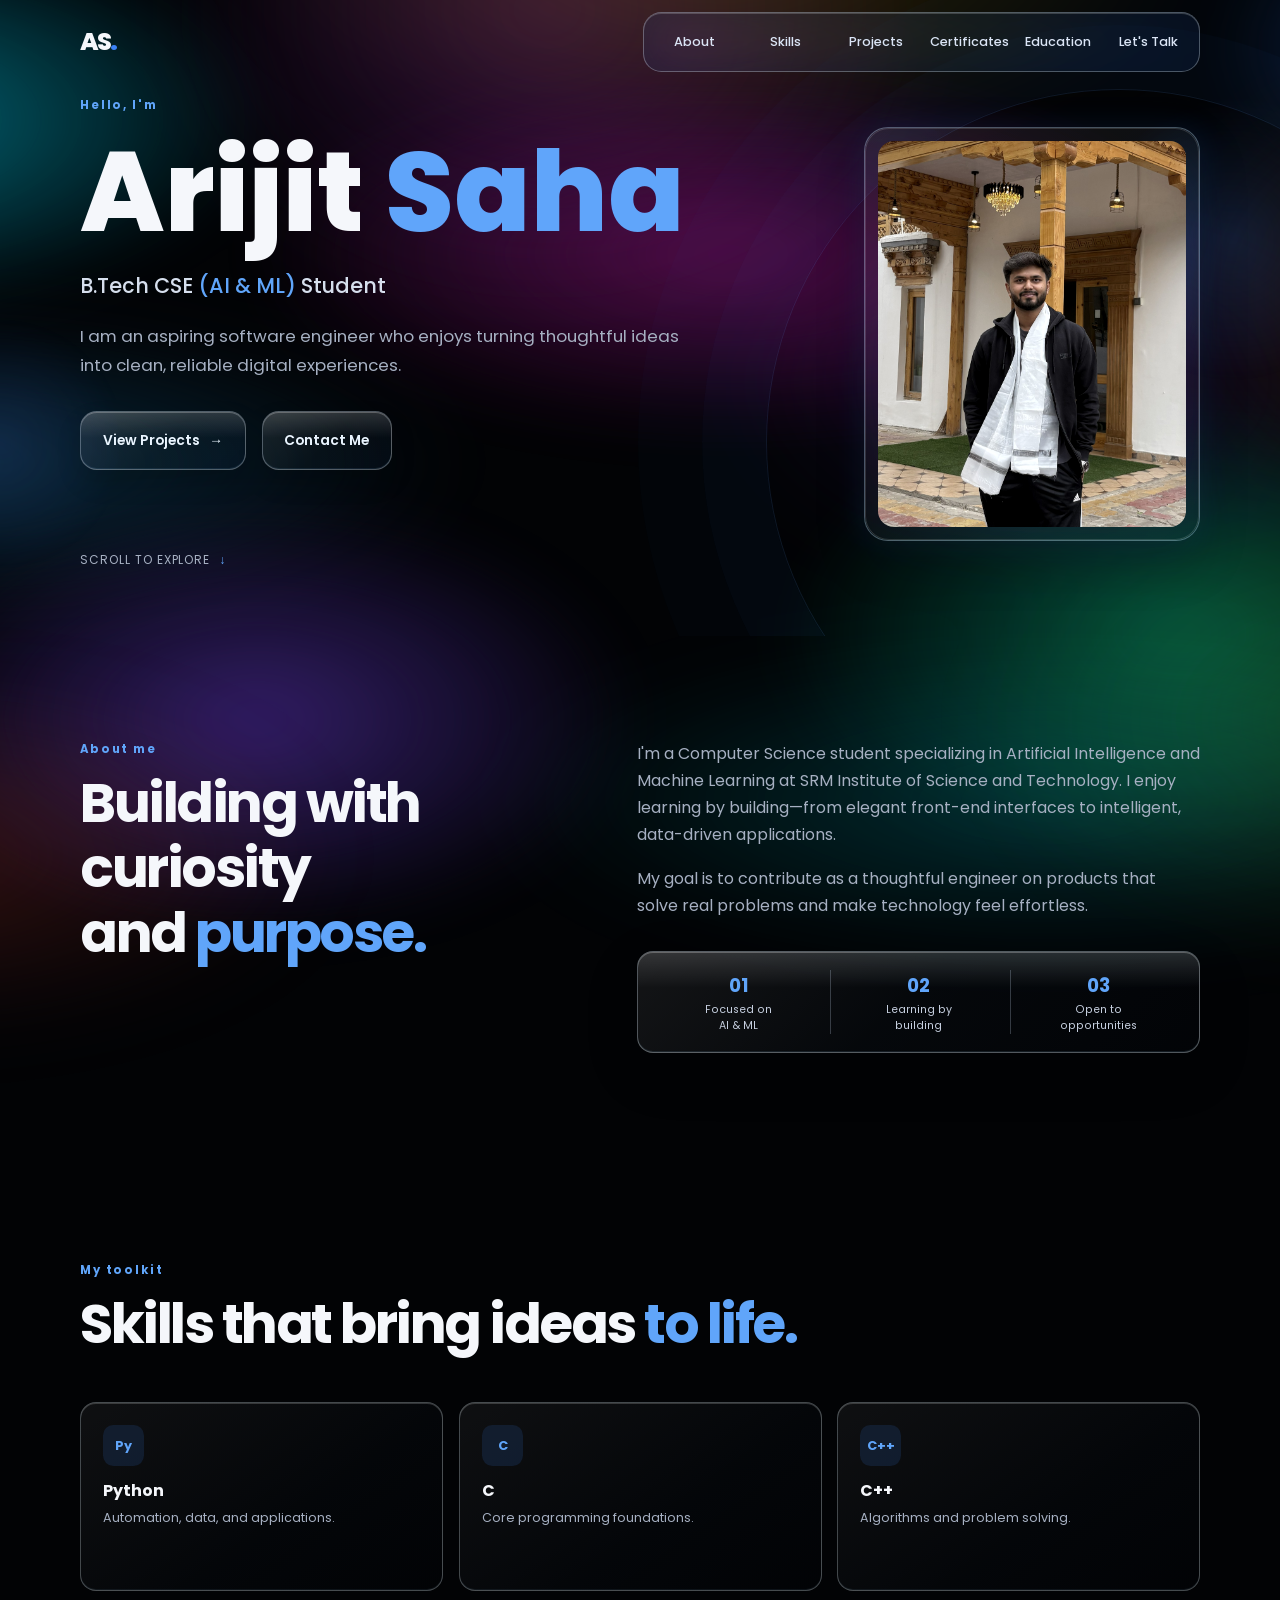
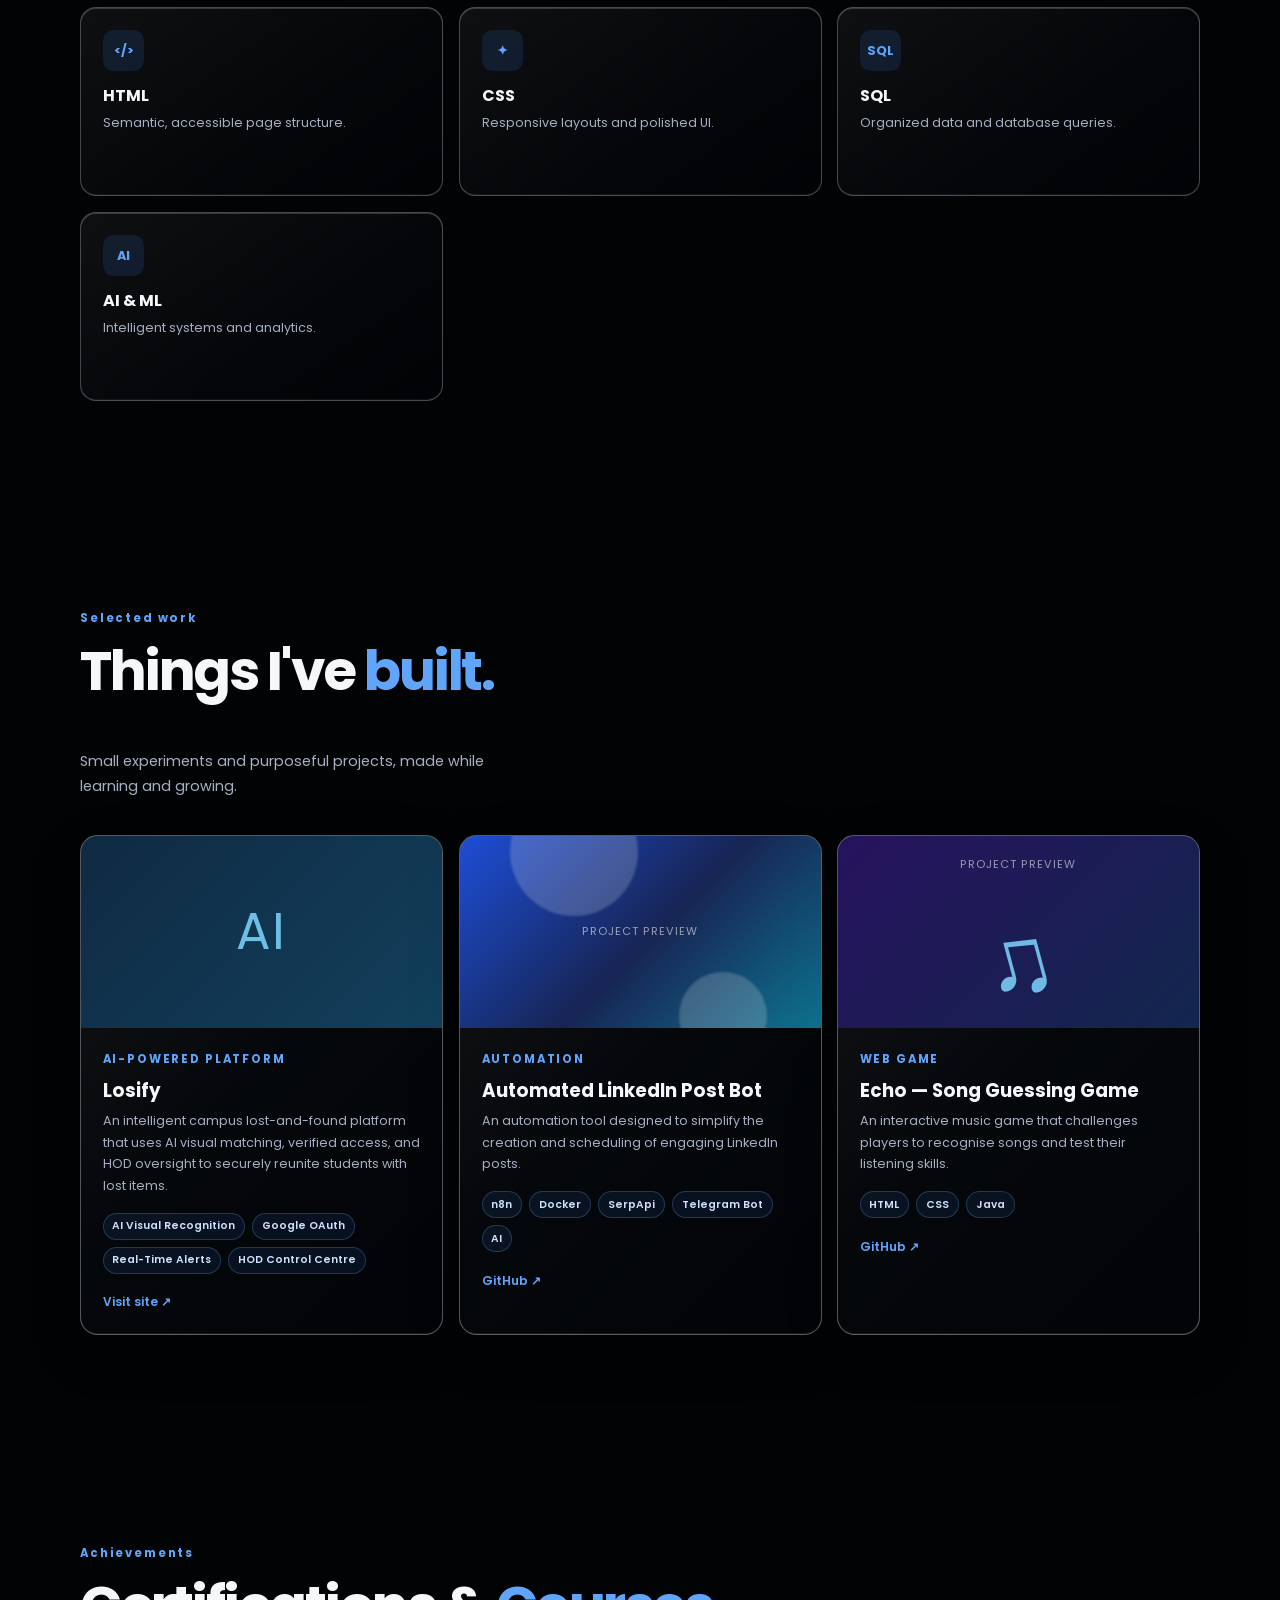
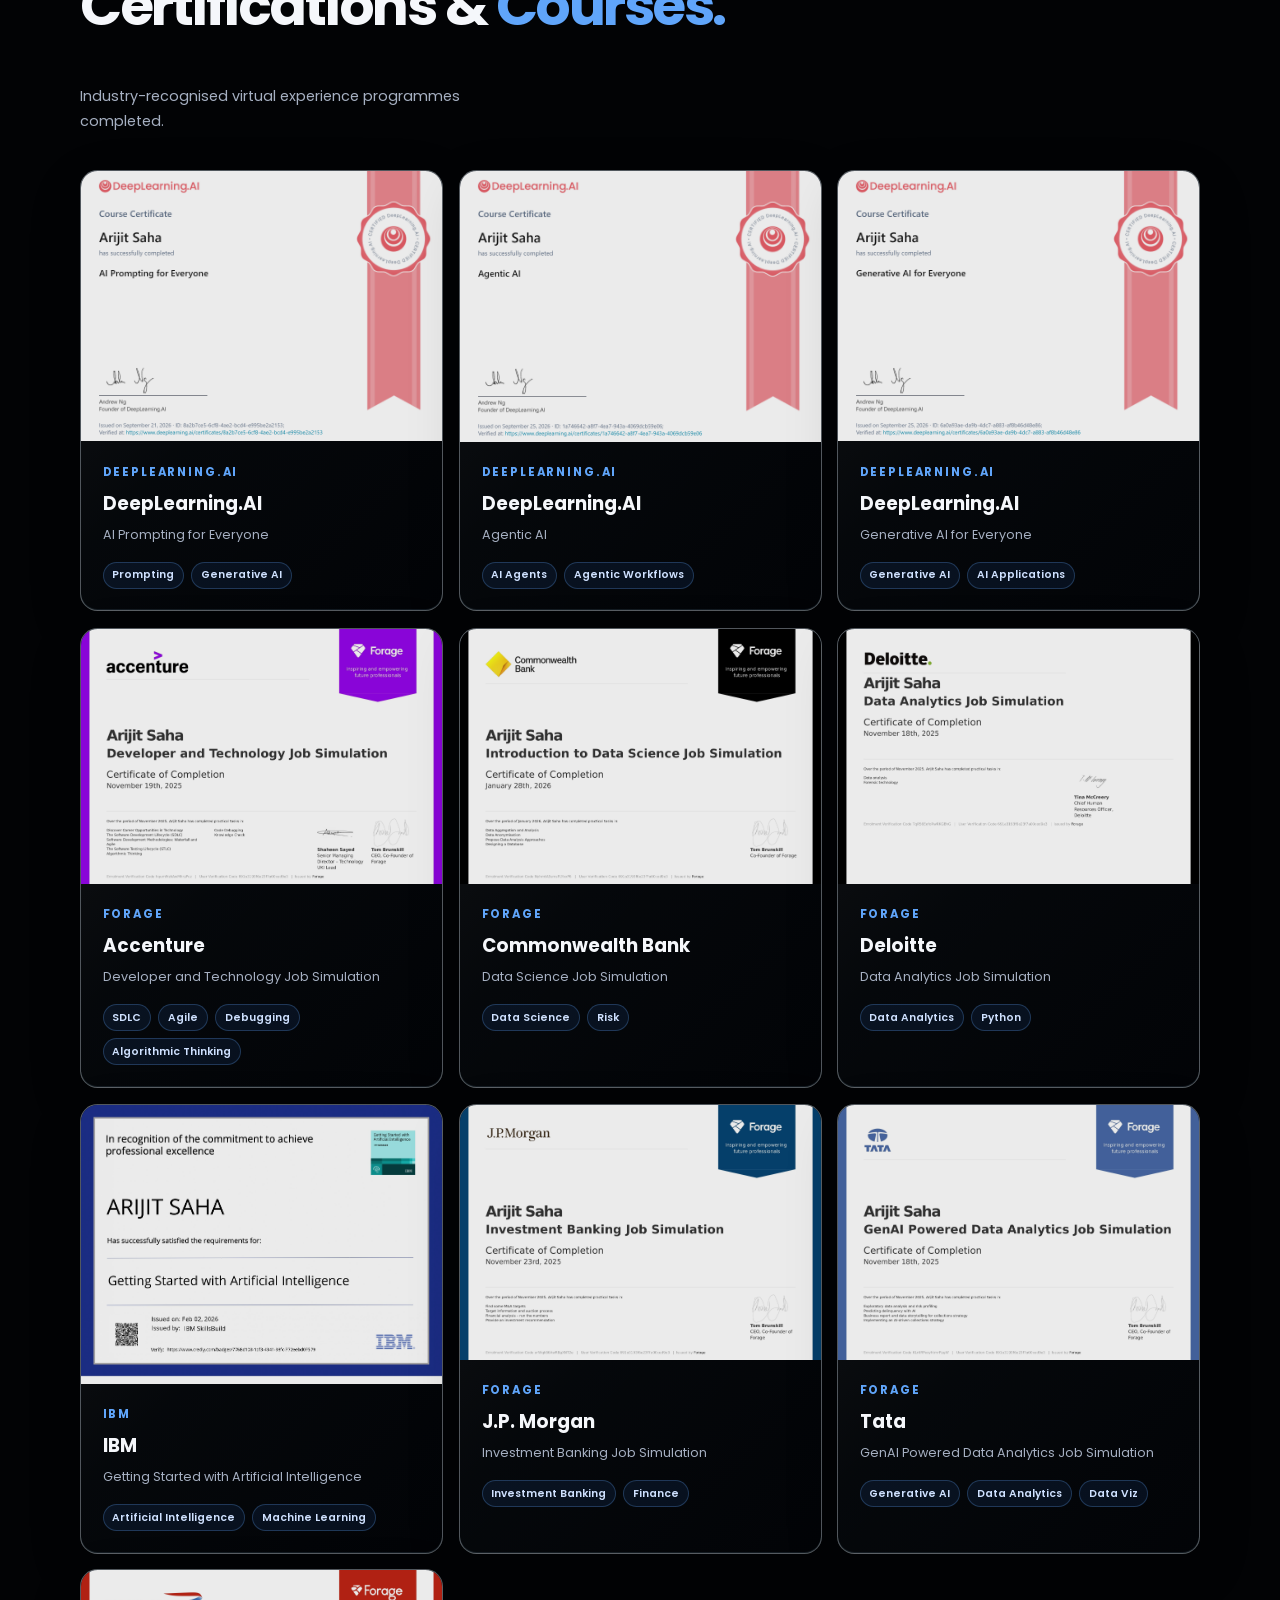
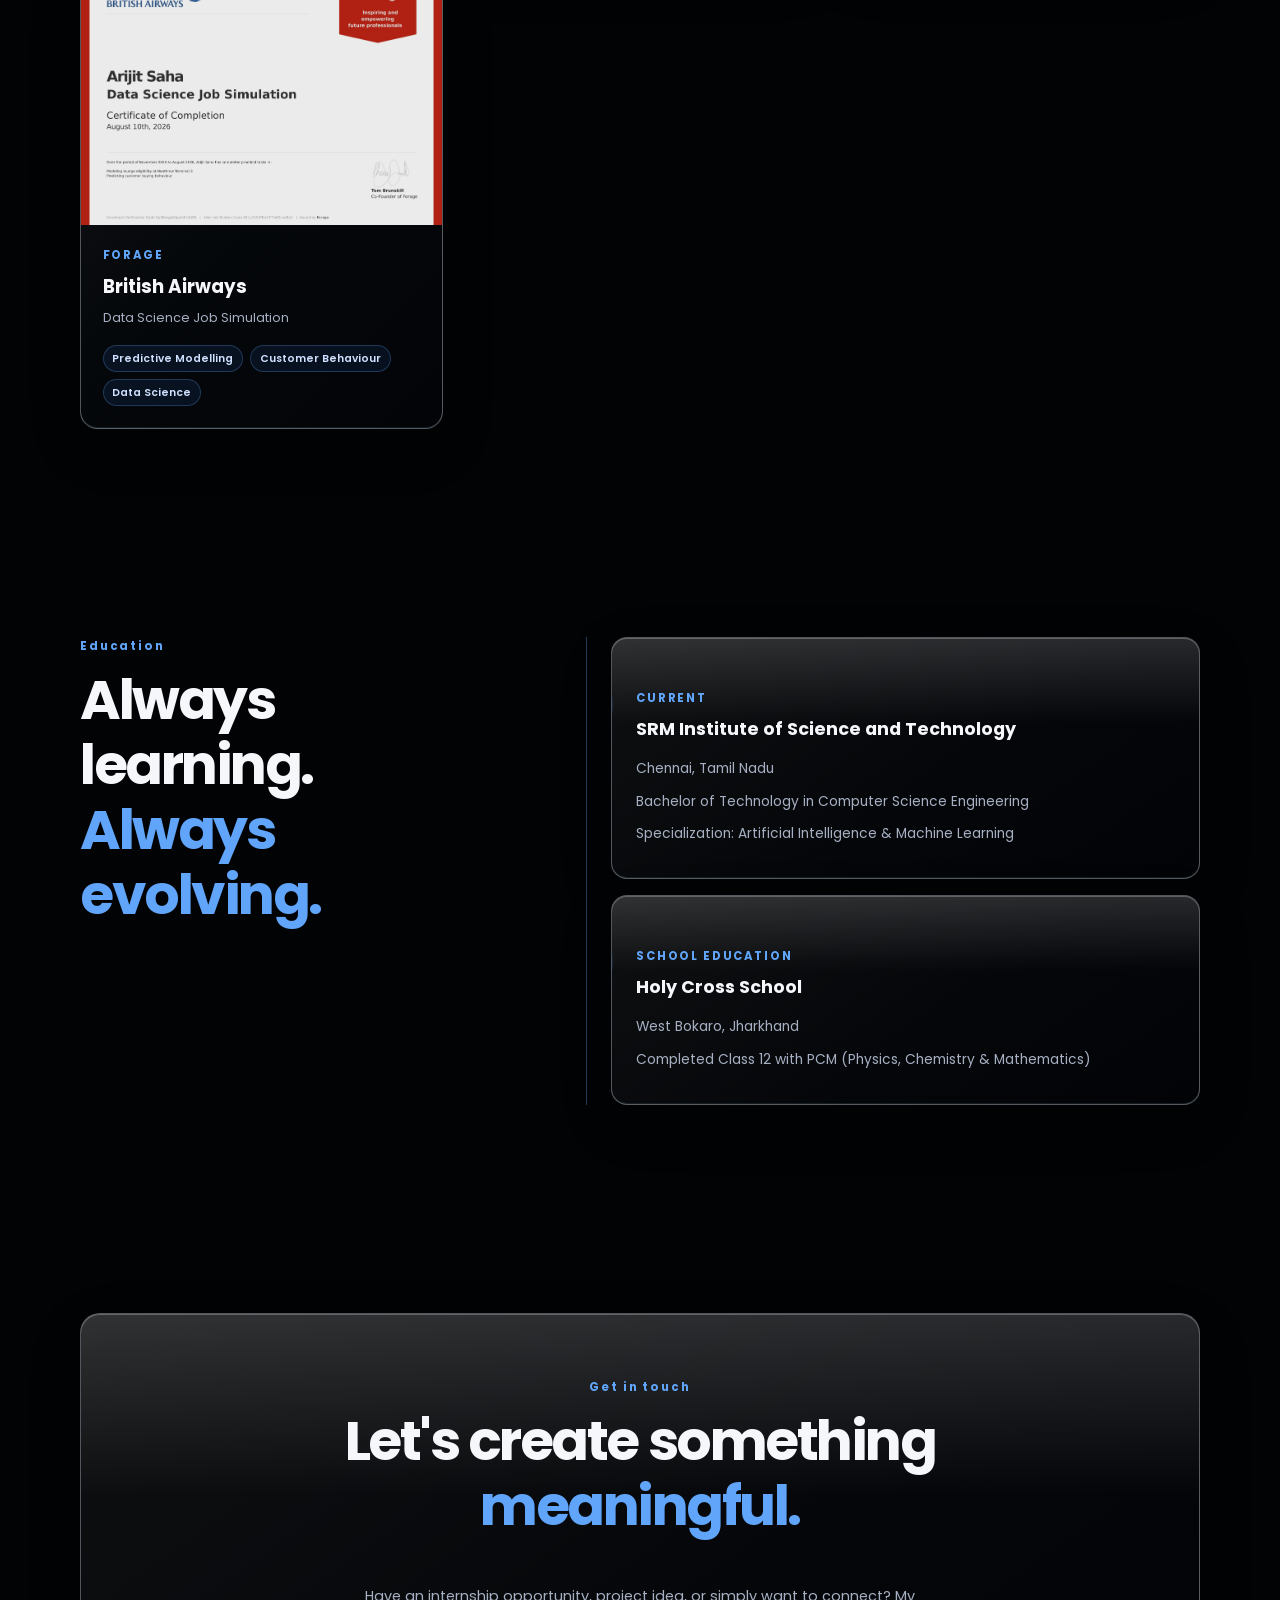
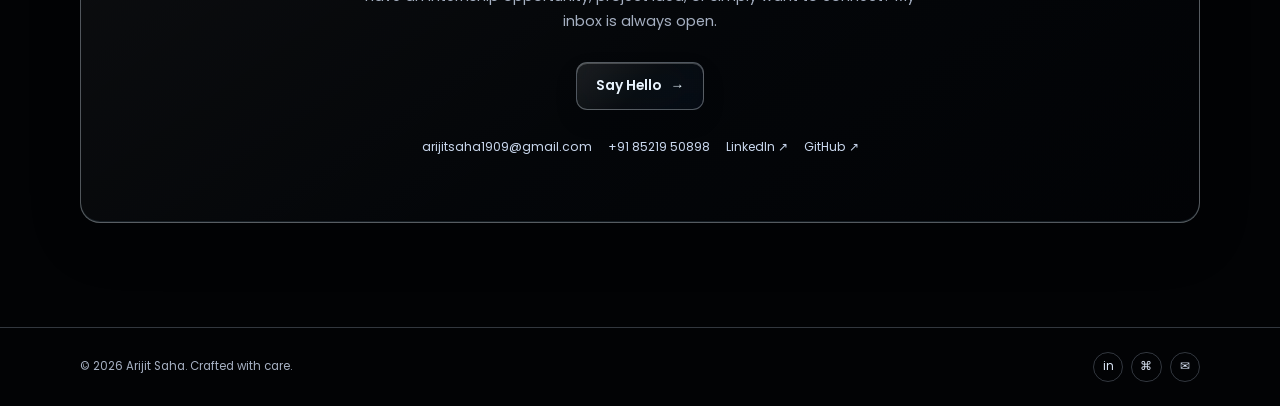
==== commit 9b7b5162: "Add files via upload" ====
--- a/index.html
+++ b/index.html
@@ -175,9 +175,26 @@
             <h2>Things I've <span>built.</span></h2>
           </div>
           <p>Small experiments and purposeful projects, made while learning and growing.</p>
-        </div>
-        <div class="projects-grid">
-          <article class="project-card glass-card">
+        </div>
+        <div class="projects-grid">
+          <article class="project-card glass-card">
+            <div class="project-image project-image-three"><span class="code-mark">AI</span></div>
+            <div class="project-body">
+              <p class="project-type">AI-POWERED PLATFORM</p>
+              <h3>Losify</h3>
+              <p>An intelligent campus lost-and-found platform that uses AI visual matching, verified access, and HOD
+                oversight to securely reunite students with lost items.</p>
+              <ul class="project-stack" aria-label="Key capabilities">
+                <li>AI Visual Recognition</li>
+                <li>Google OAuth</li>
+                <li>Real-Time Alerts</li>
+                <li>HOD Control Centre</li>
+              </ul>
+              <div class="project-links"><a href="https://losify.in" target="_blank" rel="noopener noreferrer"
+                  aria-label="Visit Losify website">Visit site ↗</a></div>
+            </div>
+          </article>
+          <article class="project-card glass-card">
             <div class="project-image project-image-one"><span>Project preview</span><span
                 class="orb orb-a"></span><span class="orb orb-b"></span></div>
             <div class="project-body">
